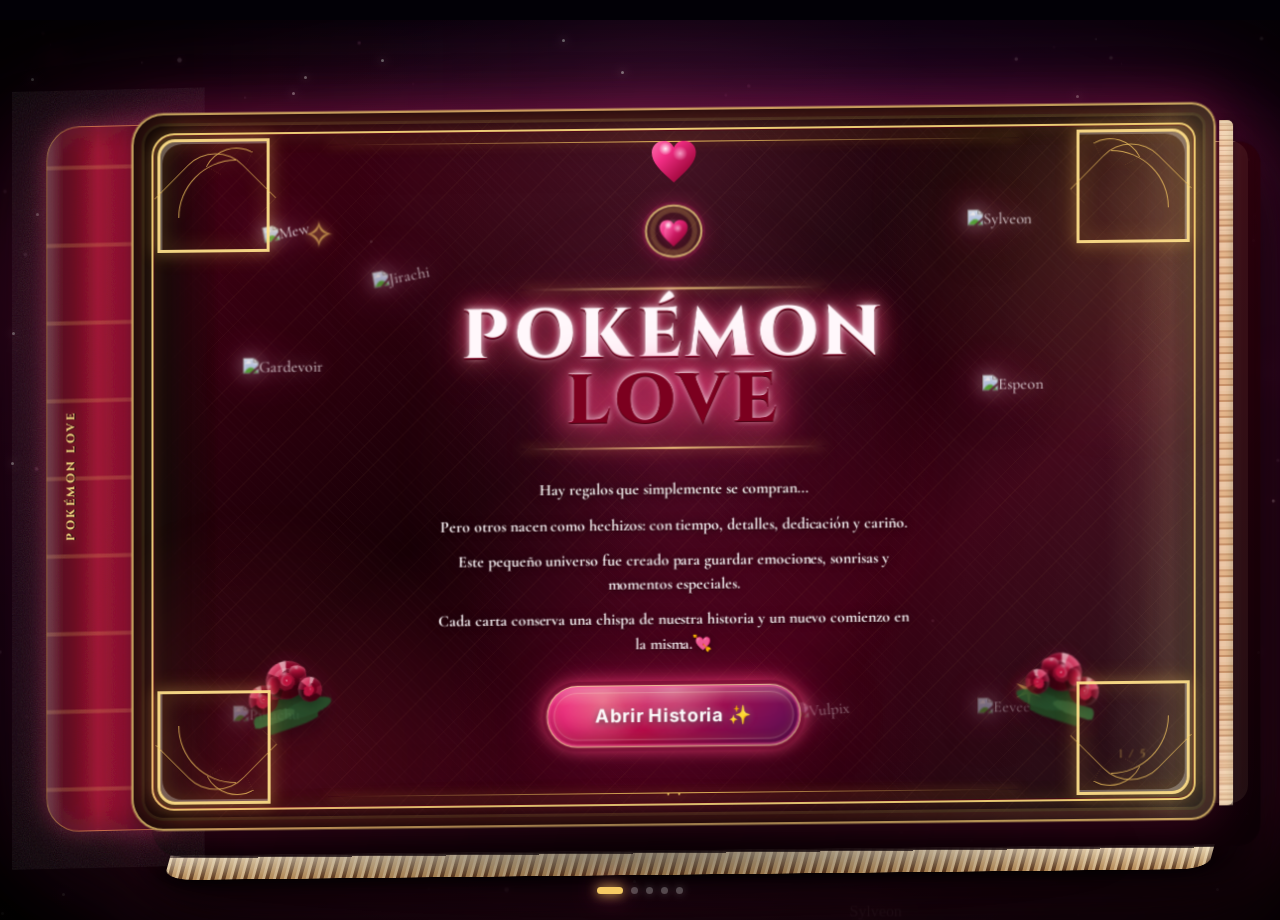
==== index.html @ 9a7bf334 "Initial Pokemon Love gift site" ====
<!doctype html>
<html lang="es">
<head>
  <meta charset="utf-8" />
  <meta name="viewport" content="width=device-width, initial-scale=1" />
  <title>POKÉMON LOVE</title>
  <link rel="preconnect" href="https://fonts.googleapis.com">
  <link rel="preconnect" href="https://fonts.gstatic.com" crossorigin>
  <link href="https://fonts.googleapis.com/css2?family=Cinzel:wght@600;700;800&family=Cormorant+Garamond:wght@500;600;700&family=Inter:wght@500;600;700;800&family=Uncial+Antiqua&display=swap" rel="stylesheet">
  <link rel="stylesheet" href="styles.css" />
</head>
<body>
  <svg class="filters-defs" aria-hidden="true" width="0" height="0">
    <defs>
      <filter id="leather-noise" x="0%" y="0%" width="100%" height="100%">
        <feTurbulence type="fractalNoise" baseFrequency="0.85" numOctaves="4" stitchTiles="stitch" result="noise" />
        <feColorMatrix type="matrix" values="1 0 0 0 0  0 1 0 0 0  0 0 1 0 0  0 0 0 0.12 0" in="noise" result="soft" />
        <feBlend in="SourceGraphic" in2="soft" mode="multiply" />
      </filter>
      <filter id="paper-noise" x="0%" y="0%" width="100%" height="100%">
        <feTurbulence type="fractalNoise" baseFrequency="1.2" numOctaves="3" stitchTiles="stitch" result="grain" />
        <feColorMatrix type="matrix" values="1 0 0 0 0  0 1 0 0 0  0 0 1 0 0  0 0 0 0.08 0" in="grain" result="fade" />
        <feBlend in="SourceGraphic" in2="fade" mode="multiply" />
      </filter>
    </defs>
  </svg>
  <main class="app" aria-label="Libro Mágico Pokémon Love">
    <canvas class="cosmos" id="cosmos"></canvas>
    <div class="nebula"></div>
    <div class="mist"></div>
    <div class="petal-field" id="petalField"></div>
    <div class="spark-field" id="sparkField"></div>
    <div class="burst-layer" id="burstLayer"></div>

    <section class="experience">
      <div class="book-wrap">
        <div class="book" id="book">
          <div class="book-depth"></div>
          <p class="spine-label" aria-hidden="true">POKÉMON LOVE</p>
          <div class="book-fore-edge" aria-hidden="true"></div>
          <div class="page-turner" aria-hidden="true"></div>
          <div class="cover-panel" id="coverPanel" data-mode="cover">
            <div class="ornaments" aria-hidden="true">
              <span class="corner tl"><i></i><b></b></span>
              <span class="corner tr"><i></i><b></b></span>
              <span class="corner bl"><i></i><b></b></span>
              <span class="corner br"><i></i><b></b></span>
              <span class="gold-line top"></span>
              <span class="gold-line bottom"></span>
              <span class="mini-heart"></span>
            </div>

            <article class="scene active" data-scene="cover">
              <div class="scene-glow"></div>
              <div class="scene-inner">
                <div class="pokemon p-mew" data-name="Mew"><img alt="Mew" src="https://raw.githubusercontent.com/PokeAPI/sprites/master/sprites/pokemon/other/official-artwork/151.png"><span class="fallback">Mew</span></div>
                <div class="pokemon p-sylveon" data-name="Sylveon"><img alt="Sylveon" src="https://raw.githubusercontent.com/PokeAPI/sprites/master/sprites/pokemon/other/official-artwork/700.png"><span class="fallback">Sylveon</span></div>
                <div class="pokemon p-gardevoir" data-name="Gardevoir"><img alt="Gardevoir" src="https://raw.githubusercontent.com/PokeAPI/sprites/master/sprites/pokemon/other/official-artwork/282.png"><span class="fallback">Gardevoir</span></div>
                <div class="pokemon p-espeon" data-name="Espeon"><img alt="Espeon" src="https://raw.githubusercontent.com/PokeAPI/sprites/master/sprites/pokemon/other/official-artwork/196.png"><span class="fallback">Espeon</span></div>
                <div class="pokemon p-pikachu" data-name="Pikachu"><img alt="Pikachu" src="https://raw.githubusercontent.com/PokeAPI/sprites/master/sprites/pokemon/other/official-artwork/25.png"><span class="fallback">Pikachu</span></div>
                <div class="pokemon p-eevee" data-name="Eevee"><img alt="Eevee" src="https://raw.githubusercontent.com/PokeAPI/sprites/master/sprites/pokemon/other/official-artwork/133.png"><span class="fallback">Eevee</span></div>
                <div class="pokemon p-jirachi-cover" data-name="Jirachi"><img alt="Jirachi" src="https://raw.githubusercontent.com/PokeAPI/sprites/master/sprites/pokemon/other/official-artwork/385.png"><span class="fallback">Jirachi</span></div>
                <div class="pokemon p-vulpix-cover" data-name="Vulpix"><img alt="Vulpix" src="https://raw.githubusercontent.com/PokeAPI/sprites/master/sprites/pokemon/other/official-artwork/37.png"><span class="fallback">Vulpix</span></div>

                <div class="cover-content">
                  <div class="cover-emblem" aria-hidden="true">
                    <span class="cover-emblem-ring"></span>
                    <span class="cover-emblem-heart"></span>
                  </div>
                  <h1 class="heading hero-title">POKÉMON<br><span class="title-accent">LOVE</span></h1>
                  <div class="cover-divider" aria-hidden="true"><span></span></div>
                  <div class="copy cover-copy">
                    <p>Hay regalos que simplemente se compran...</p>
                    <p>Pero otros nacen como hechizos: con tiempo, detalles, dedicación y cariño.</p>
                    <p>Este pequeño universo fue creado para guardar emociones, sonrisas y momentos especiales.</p>
                    <p>Cada carta conserva una chispa de nuestra historia y un nuevo comienzo en la misma.💘</p>
                  </div>
                  <button class="magic-button cover-cta" data-next="story">Abrir Historia ✨</button>
                </div>
                <div class="rose-bed rose-bed--cover" aria-hidden="true">
                  <span class="leaves"></span>
                  <span class="rose rose-main"><i></i><b></b></span>
                  <span class="rose rose-bud"></span>
                  <span class="rose rose-small"></span>
                </div>
                <div class="rose-bed rose-bed--cover right" aria-hidden="true">
                  <span class="leaves"></span>
                  <span class="rose rose-main"><i></i><b></b></span>
                  <span class="rose rose-bud"></span>
                  <span class="rose rose-small"></span>
                </div>
              </div>
            </article>

            <article class="scene" data-scene="story">
              <div class="scene-glow"></div>
              <div class="scene-inner">
                <div class="pokemon story-pokemon-top-left" data-name="Umbreon"><img alt="Umbreon" src="https://raw.githubusercontent.com/PokeAPI/sprites/master/sprites/pokemon/other/official-artwork/197.png"><span class="fallback">Umbreon</span></div>
                <div class="pokemon story-pokemon-top-right" data-name="Leafeon"><img alt="Leafeon" src="https://raw.githubusercontent.com/PokeAPI/sprites/master/sprites/pokemon/other/official-artwork/470.png"><span class="fallback">Leafeon</span></div>
                <div class="pokemon story-pokemon-left" data-name="Milotic"><img alt="Milotic" src="https://raw.githubusercontent.com/PokeAPI/sprites/master/sprites/pokemon/other/official-artwork/350.png"><span class="fallback">Milotic</span></div>
                <div class="pokemon story-pokemon-right" data-name="Celebi"><img alt="Celebi" src="https://raw.githubusercontent.com/PokeAPI/sprites/master/sprites/pokemon/other/official-artwork/251.png"><span class="fallback">Celebi</span></div>
                <div class="story-content">
                  <h2 class="heading section-title">NUESTRA HISTORIA</h2>
                  <div class="copy">
                    <p>A veces las historias más bonitas aparecen como magia inesperada.</p>
                    <p>Pequeños momentos, miradas que se encuentran y palabras que llegan justo a tiempo.</p>
                    <p>Este libro guarda cada risa, cada locura y cada recuerdo que hemos construido juntos.</p>
                    <p>Lo imaginé página por página, llenándolo de detalles para que esta experiencia se sintiera hecha solo para ti.</p>
                    <p>Porque detrás de cada brillo hay tiempo, cariño , dedicacion y emociones reales.</p>
                    <p>Gracias por ser parte de mi historia. 💘</p>
                  </div>
                  <button class="magic-button" data-next="memory">Continuar ✨</button>
                </div>
                <div class="rose-bed" aria-hidden="true"><span class="leaves"></span><span class="rose"></span></div>
                <div class="rose-bed right" aria-hidden="true"><span class="leaves"></span><span class="rose"></span></div>
              </div>
            </article>

            <article class="scene" data-scene="memory">
              <div class="scene-glow"></div>
              <div class="scene-inner">
                <div class="memory-layout">
                  <h2 class="heading section-title">JUEGO MEMORY</h2>
                  <p class="subtitle">Encuentra todos los pares de cartas</p>
                  <div class="hud" aria-live="polite">
                    <div class="hud-card">
                      <span class="hud-icon">◷</span>
                      <span><span class="hud-label">Tiempo</span><span class="hud-value" id="timeValue">00:00</span></span>
                    </div>
                    <div class="hud-card">
                      <span class="hud-icon">★</span>
                      <span><span class="hud-label">Movimientos</span><span class="hud-value" id="movesValue">0</span></span>
                    </div>
                    <div class="hud-card">
                      <span class="hud-icon">♥</span>
                      <span><span class="hud-label">Pares</span><span class="hud-value" id="pairsValue">0/12</span></span>
                    </div>
                  </div>
                  <div class="memory-grid" id="memoryGrid" aria-label="Juego memory"></div>
                  <div class="memory-actions">
                    <button class="magic-button small-button locked" id="memoryNext" data-next="letter">Siguiente Página ✨</button>
                  </div>
                </div>
              </div>
            </article>

            <article class="scene" data-scene="letter">
              <div class="scene-glow"></div>
              <div class="scene-inner">
                <div class="pokemon letter-pokemon-left" data-name="Jirachi"><img alt="Jirachi" src="https://raw.githubusercontent.com/PokeAPI/sprites/master/sprites/pokemon/other/official-artwork/385.png"><span class="fallback">Jirachi</span></div>
                <div class="pokemon letter-pokemon-right" data-name="Florges"><img alt="Florges" src="https://raw.githubusercontent.com/PokeAPI/sprites/master/sprites/pokemon/other/official-artwork/671.png"><span class="fallback">Florges</span></div>
                <div class="pokemon letter-pokemon-extra" data-name="Audino"><img alt="Audino" src="https://raw.githubusercontent.com/PokeAPI/sprites/master/sprites/pokemon/other/official-artwork/531.png"><span class="fallback">Audino</span></div>
                <div class="letter-content">
                  <h2 class="heading section-title">UNA CARTA PARA TI</h2>
                  <div class="paper">
                    <p>Gracias por existir en mi vida.<br>
                    Gracias por cada momento,<br>
                    cada sonrisa, cada locura y cada abrazo.<br><br>
                    Caminar a tu lado ha sido<br>
                    mi aventura más bonita.<br><br>
                    Eres mi persona favorita, mi razon de ser,<br>
                    el amor de mi vida, <br>
                    la mujer con la quiero pasar el<br>
                    resto de mi vida y <br>
                    tener mis hiijos y casarme <br>
                    mi mejor casualidad.💘 <br>
                    <span class="signature">—Torres</span></p>
                  </div>
                  <button class="magic-button" data-next="reward">Siguiente Página ✨</button>
                </div>
                <div class="rose-bed" aria-hidden="true"><span class="leaves"></span><span class="rose"></span></div>
                <div class="rose-bed right" aria-hidden="true"><span class="leaves"></span><span class="rose"></span></div>
              </div>
            </article>

            <article class="scene" data-scene="reward">
              <div class="scene-glow"></div>
              <div class="scene-inner">
                <div class="pokemon reward-pokemon-left" data-name="Togekiss"><img alt="Togekiss" src="https://raw.githubusercontent.com/PokeAPI/sprites/master/sprites/pokemon/other/official-artwork/468.png"><span class="fallback">Togekiss</span></div>
                <div class="pokemon reward-pokemon-right" data-name="Dragonair"><img alt="Dragonair" src="https://raw.githubusercontent.com/PokeAPI/sprites/master/sprites/pokemon/other/official-artwork/148.png"><span class="fallback">Dragonair</span></div>
                <div class="pokemon reward-pokemon-extra" data-name="Alcremie"><img alt="Alcremie" src="https://raw.githubusercontent.com/PokeAPI/sprites/master/sprites/pokemon/other/official-artwork/869.png"><span class="fallback">Alcremie</span></div>
                <div class="reward-content">
                  <h2 class="heading section-title reward-title">TU RECOMPENSA</h2>
                  <div class="crystal-heart" aria-hidden="true">
                    <svg viewBox="0 0 320 292" role="img">
                      <defs>
                        <radialGradient id="heartGlow" cx="50%" cy="34%" r="68%">
                          <stop offset="0%" stop-color="#fff9ff" />
                          <stop offset="16%" stop-color="#ffacd9" />
                          <stop offset="48%" stop-color="#ff2f8c" />
                          <stop offset="82%" stop-color="#9d0a43" />
                          <stop offset="100%" stop-color="#4b001c" />
                        </radialGradient>
                        <linearGradient id="heartFacet" x1="20%" y1="0%" x2="82%" y2="100%">
                          <stop offset="0%" stop-color="#ffffff" stop-opacity=".7" />
                          <stop offset="42%" stop-color="#ff7cbd" stop-opacity=".28" />
                          <stop offset="100%" stop-color="#7b0037" stop-opacity=".52" />
                        </linearGradient>
                        <filter id="heartBloom" x="-45%" y="-45%" width="190%" height="190%">
                          <feGaussianBlur stdDeviation="9" result="blur" />
                          <feColorMatrix in="blur" type="matrix" values="1 0 0 0 1  0 0.2 0 0 .12  0 0 1 0 .62  0 0 0 .85 0" result="pinkBlur" />
                          <feMerge>
                            <feMergeNode in="pinkBlur" />
                            <feMergeNode in="SourceGraphic" />
                          </feMerge>
                        </filter>
                      </defs>
                      <path class="heart-aura" d="M160 268C74 196 27 148 27 88C27 46 59 18 99 18C126 18 149 34 160 58C171 34 194 18 221 18C261 18 293 46 293 88C293 148 246 196 160 268Z" />
                      <path class="heart-main" filter="url(#heartBloom)" d="M160 262C78 193 34 148 34 92C34 53 64 27 101 27C127 27 149 43 160 67C171 43 193 27 219 27C256 27 286 53 286 92C286 148 242 193 160 262Z" />
                      <path class="heart-facet" d="M160 67L108 122L160 262L212 122Z" />
                      <path class="heart-facet side left" d="M41 102L108 122L160 262C91 204 49 159 41 102Z" />
                      <path class="heart-facet side right" d="M279 102L212 122L160 262C229 204 271 159 279 102Z" />
                      <path class="heart-inner" d="M160 207C121 174 101 153 101 126C101 106 116 92 136 92C148 92 157 99 160 110C163 99 172 92 184 92C204 92 219 106 219 126C219 153 199 174 160 207Z" />
                      <path class="heart-line" d="M160 67L160 262M108 122L212 122M76 72L108 122M244 72L212 122" />
                      <circle class="heart-shine one" cx="118" cy="62" r="20" />
                      <circle class="heart-shine two" cx="217" cy="66" r="16" />
                    </svg>
                  </div>
                  <p class="reward-question">¿Quieres descubrir tu recompensa?</p>
                  <div class="reward-actions">
                    <button class="magic-button yes-button" id="yesReward">¡SÍ! 💘</button>
                    <button class="magic-button secondary" id="noReward">No</button>
                  </div>
                </div>
                <div class="reward-message" id="rewardMessage">
                  <h3>Recompensa desbloqueada</h3>
                  <p id="rewardMessageText">Vas a encontrar una nueva parte de nuestra historia juntos, espero que logres disfrutarla. 💖</p>
                </div>
                <div class="rose-bed" aria-hidden="true"><span class="leaves"></span><span class="rose"></span></div>
                <div class="rose-bed right" aria-hidden="true"><span class="leaves"></span><span class="rose"></span></div>
              </div>
            </article>
          </div>
        </div>
      </div>
      <div class="page-indicator" id="pageIndicator" aria-hidden="true"></div>
    </section>

    <div class="win-ribbon" id="winRibbon" role="dialog" aria-modal="true" aria-labelledby="winTitle">
      <h3 id="winTitle">¡Memory completado!</h3>
      <p>Encontraste todos los pares. La siguiente página ya está abierta.</p>
      <button class="magic-button small-button" data-next="letter">Continuar ✨</button>
    </div>

    <div class="vignette"></div>
  </main>
  <script src="app.js" defer></script>
</body>
</html>
---- styles.css ----
:root {
      color-scheme: dark;
      --wine-950: #140006;
      --wine-900: #250008;
      --wine-850: #34000e;
      --wine-800: #510017;
      --wine-650: #86102a;
      --ruby: #c51b42;
      --rose: #ff2f81;
      --pink: #ff75bd;
      --neon: #ff1d7d;
      --gold: #f6ca63;
      --gold-deep: #9b5c16;
      --paper: #f2d6aa;
      --paper-deep: #bd7d43;
      --ink: #4b2018;
      --white: #fff9fc;
      --shadow: rgba(0, 0, 0, .72);
      --font-display: "Cinzel", "Trajan Pro", Georgia, serif;
      --font-copy: "Cormorant Garamond", Georgia, "Times New Roman", serif;
      --font-ui: "Inter", system-ui, -apple-system, BlinkMacSystemFont, "Segoe UI", sans-serif;
      --font-rune: "Uncial Antiqua", "Cinzel", Georgia, serif;
      --mx: 0;
      --my: 0;
    }

    * {
      box-sizing: border-box;
    }

    html,
    body {
      width: 100%;
      min-height: 100%;
      margin: 0;
      max-width: 100%;
      overflow: hidden;
      background: #020006;
      font-family: var(--font-copy);
      text-rendering: optimizeLegibility;
      -webkit-font-smoothing: antialiased;
    }

    body {
      color: var(--white);
      isolation: isolate;
    }

    button {
      font: inherit;
      font-family: var(--font-ui);
    }

    .app {
      position: relative;
      width: 100%;
      height: 100vh;
      min-height: 620px;
      overflow: hidden;
      background:
        radial-gradient(circle at calc(50% + var(--mx) * 28px) calc(14% + var(--my) * 18px), rgba(255, 91, 176, .24), transparent 30%),
        radial-gradient(circle at 15% 84%, rgba(255, 30, 118, .2), transparent 28%),
        radial-gradient(ellipse at 82% 18%, rgba(96, 74, 255, .18), transparent 32%),
        conic-gradient(from 210deg at 50% 50%, rgba(246, 202, 99, .05), transparent 18%, rgba(255, 72, 163, .08), transparent 42%, rgba(123, 82, 255, .06), transparent 68%, rgba(246, 202, 99, .04)),
        linear-gradient(140deg, #010005, #170009 44%, #030006);
    }

    .cosmos {
      position: absolute;
      inset: 0;
      width: 100%;
      height: 100%;
      z-index: 0;
      transform: translate3d(calc(var(--mx) * -16px), calc(var(--my) * -12px), 0) scale(1.05);
      filter: saturate(1.18);
    }

    .nebula {
      position: absolute;
      inset: -18%;
      z-index: 1;
      pointer-events: none;
      background:
        radial-gradient(ellipse at 17% 35%, rgba(255, 31, 124, .21), transparent 31%),
        radial-gradient(ellipse at 82% 24%, rgba(196, 18, 94, .2), transparent 35%),
        radial-gradient(ellipse at 55% 78%, rgba(255, 105, 192, .13), transparent 32%),
        radial-gradient(ellipse at 50% 44%, rgba(246, 202, 99, .08), transparent 42%),
        conic-gradient(from 90deg at 48% 50%, transparent, rgba(255, 45, 141, .08), transparent, rgba(145, 41, 255, .08), transparent);
      mix-blend-mode: screen;
      opacity: .92;
      filter: blur(28px);
      animation: nebula-drift 20s ease-in-out infinite alternate;
    }

    .mist {
      position: absolute;
      inset: 0;
      z-index: 4;
      pointer-events: none;
      background:
        linear-gradient(90deg, transparent 0 14%, rgba(255, 71, 153, .08), transparent 44% 100%),
        radial-gradient(ellipse at 50% 105%, rgba(255, 69, 143, .22), transparent 48%);
      filter: blur(13px);
      opacity: .9;
      animation: mist-flow 14s ease-in-out infinite alternate;
    }

    .vignette {
      position: absolute;
      inset: 0;
      z-index: 12;
      pointer-events: none;
      background:
        radial-gradient(circle at 50% 45%, transparent 0 47%, rgba(0, 0, 0, .44) 75%, rgba(0, 0, 0, .86) 100%),
        linear-gradient(180deg, rgba(0, 0, 0, .55), transparent 25%, transparent 72%, rgba(0, 0, 0, .7));
    }

    .petal-field,
    .spark-field,
    .burst-layer {
      position: absolute;
      inset: 0;
      pointer-events: none;
      overflow: hidden;
    }

    .petal-field {
      z-index: 9;
    }

    .spark-field {
      z-index: 10;
    }

    .burst-layer {
      z-index: 45;
    }

    .petal {
      position: absolute;
      top: -9vh;
      left: var(--x);
      width: var(--s);
      height: calc(var(--s) * 1.58);
      border-radius: 76% 0 76% 0;
      background:
        radial-gradient(circle at 33% 25%, rgba(255, 255, 255, .85), transparent 14%),
        linear-gradient(135deg, #ff4a8f, #bb123e 54%, #ff8abf);
      box-shadow:
        0 0 10px rgba(255, 46, 125, .74),
        inset -3px -5px 10px rgba(92, 0, 18, .32);
      opacity: var(--o);
      transform: rotate(var(--r));
      animation: petal-fall var(--d) linear var(--delay) infinite;
    }

    .spark {
      position: absolute;
      width: 3px;
      height: 3px;
      left: var(--x);
      top: var(--y);
      border-radius: 999px;
      background: #fff;
      box-shadow:
        0 0 8px #fff,
        0 0 16px var(--pink),
        0 0 26px var(--rose);
      animation: spark-pulse var(--d) ease-in-out var(--delay) infinite;
      opacity: .78;
    }

    .experience {
      position: relative;
      z-index: 20;
      display: grid;
      place-items: center;
      width: 100%;
      height: 100%;
      padding: clamp(14px, 2.7vw, 38px);
      overflow: hidden;
      perspective: 1700px;
    }

    .book-wrap {
      position: relative;
      width: min(1320px, 94vw);
      height: min(790px, calc(100vh - 56px));
      min-height: 560px;
      transform-style: preserve-3d;
      animation: book-float 7s ease-in-out infinite;
      filter: drop-shadow(0 36px 34px rgba(0, 0, 0, .58));
    }

    .book-wrap.is-closing {
      animation: book-close .68s cubic-bezier(.2, .8, .2, 1) both;
    }

    .book {
      position: absolute;
      inset: 0;
      transform-style: preserve-3d;
      transform:
        rotateX(calc(4deg + var(--my) * 1.5deg))
        rotateY(calc(var(--mx) * -3.6deg))
        translateZ(0);
      transition: transform .25s ease-out;
    }

    .book::before {
      content: "";
      position: absolute;
      left: 2.5%;
      top: 1.8%;
      width: 7.3%;
      height: 96.2%;
      border-radius: 32px 12px 12px 32px;
      background:
        linear-gradient(90deg, rgba(255, 255, 255, .16), transparent 12% 76%, rgba(0, 0, 0, .35)),
        radial-gradient(ellipse at 55% 18%, rgba(246, 202, 99, .28), transparent 28%),
        repeating-linear-gradient(180deg, transparent 0 34px, rgba(255, 201, 94, .2) 35px 37px, transparent 38px 70px),
        linear-gradient(90deg, #3f0714, #9d1531 38%, #3d0612 100%);
      border: 1px solid rgba(255, 206, 103, .47);
      box-shadow:
        inset 12px 0 18px rgba(255, 112, 159, .17),
        inset -12px 0 24px rgba(0, 0, 0, .55),
        0 0 22px rgba(255, 35, 121, .5);
      transform: translateZ(-18px) rotateY(-8deg);
    }

    .book::after {
      content: "";
      position: absolute;
      left: 8.4%;
      right: 1.1%;
      bottom: -2.6%;
      height: 8%;
      border-radius: 0 0 28px 28px;
      background:
        linear-gradient(180deg, rgba(255, 229, 158, .45), rgba(151, 87, 25, .33)),
        repeating-linear-gradient(90deg, rgba(255, 239, 189, .75) 0 2px, rgba(89, 40, 17, .24) 3px 8px);
      transform: rotateX(62deg) translateZ(-44px);
      filter: blur(.15px);
      opacity: .86;
      box-shadow: 0 18px 30px rgba(0, 0, 0, .62);
    }

    .book-depth {
      position: absolute;
      inset: 1.2% 0 0 6.8%;
      border-radius: 27px;
      background:
        linear-gradient(90deg, rgba(0, 0, 0, .48), transparent 8%),
        linear-gradient(180deg, #2c000b, #070006);
      transform: translateZ(-34px) translate(24px, 18px);
      box-shadow:
        0 42px 58px rgba(0, 0, 0, .82),
        0 0 80px rgba(255, 29, 125, .22);
      opacity: .88;
    }

    .cover-panel {
      position: absolute;
      inset: 0 0 0 6.4%;
      border-radius: 30px;
      overflow: hidden;
      transform: translateZ(34px);
      background:
        radial-gradient(circle at calc(50% + var(--mx) * 22px) calc(0% + var(--my) * 14px), rgba(255, 164, 215, .18), transparent 35%),
        radial-gradient(circle at 50% 105%, rgba(255, 33, 126, .24), transparent 40%),
        radial-gradient(circle at 50% 50%, rgba(246, 202, 99, .08), transparent 54%),
        linear-gradient(125deg, rgba(255, 255, 255, .12), transparent 10% 82%, rgba(255, 255, 255, .08)),
        repeating-radial-gradient(circle at 50% 50%, rgba(246, 202, 99, .05) 0 1px, transparent 2px 26px),
        linear-gradient(145deg, #560018, #160006 50%, #4b0017 100%);
      border: 1px solid rgba(255, 218, 127, .72);
      box-shadow:
        inset 0 0 0 2px rgba(255, 52, 128, .32),
        inset 0 0 0 10px rgba(116, 0, 24, .4),
        inset 0 0 70px rgba(0, 0, 0, .58),
        inset 0 0 18px rgba(255, 205, 112, .32),
        0 0 0 1px rgba(255, 42, 128, .42),
        0 0 34px rgba(255, 27, 123, .58),
        0 0 92px rgba(255, 28, 125, .26);
    }

    .cover-panel::before {
      content: "";
      position: absolute;
      inset: 0;
      background:
        radial-gradient(circle at 22% 18%, rgba(255, 255, 255, .18) 0 1px, transparent 2px),
        radial-gradient(circle at 78% 68%, rgba(255, 159, 209, .2) 0 1px, transparent 2px),
        repeating-conic-gradient(from 45deg at 50% 50%, rgba(246, 202, 99, .045) 0 2deg, transparent 3deg 18deg),
        repeating-linear-gradient(45deg, rgba(255, 255, 255, .025) 0 1px, transparent 1px 7px),
        linear-gradient(100deg, transparent, rgba(255, 255, 255, .13) 45%, transparent 53%);
      background-size: auto, auto, 18px 18px, 220% 100%;
      mix-blend-mode: screen;
      opacity: .84;
      animation: glossy-sweep 8s ease-in-out infinite;
    }

    .cover-panel::after {
      content: "";
      position: absolute;
      inset: 10px;
      border-radius: 22px;
      border: 1px solid rgba(246, 202, 99, .8);
      box-shadow:
        inset 0 0 18px rgba(255, 204, 104, .25),
        0 0 22px rgba(255, 57, 139, .36);
      pointer-events: none;
    }

    .page-turner {
      position: absolute;
      inset: clamp(20px, 3.1vw, 45px) clamp(20px, 3.1vw, 45px) clamp(20px, 3.1vw, 45px) calc(6.4% + clamp(20px, 3.1vw, 45px));
      z-index: 30;
      border-radius: 18px 28px 28px 18px;
      pointer-events: none;
      opacity: 0;
      transform-origin: left center;
      transform: perspective(1200px) rotateY(0deg);
      background:
        linear-gradient(90deg, rgba(82, 36, 17, .36), rgba(255, 247, 221, .5) 6%, rgba(255, 232, 185, .95) 38%, rgba(177, 96, 49, .8) 100%),
        repeating-linear-gradient(0deg, rgba(102, 53, 20, .12) 0 1px, transparent 1px 24px);
      box-shadow:
        inset 18px 0 28px rgba(75, 35, 11, .34),
        inset -22px 0 28px rgba(98, 40, 17, .35),
        0 18px 34px rgba(0, 0, 0, .45),
        0 0 26px rgba(246, 202, 99, .22);
    }

    .page-turner::before {
      content: "✦  ✧  ✶";
      position: absolute;
      inset: 12% 10%;
      display: grid;
      place-items: center;
      color: rgba(123, 57, 24, .28);
      font-family: var(--font-rune);
      font-size: clamp(2.4rem, 6vw, 5rem);
      letter-spacing: .4em;
      text-shadow: 0 1px 0 rgba(255, 255, 255, .45);
      transform: rotate(-8deg);
    }

    .book-wrap.is-turning .page-turner {
      animation: page-turn-next .88s cubic-bezier(.2, .72, .12, 1) both;
    }

    .book-wrap.is-turning[data-turn="prev"] .page-turner {
      transform-origin: right center;
      animation-name: page-turn-prev;
    }

    .scene {
      position: absolute;
      inset: clamp(20px, 3.1vw, 45px);
      z-index: 3;
      display: grid;
      place-items: center;
      opacity: 0;
      visibility: hidden;
      transform: translateY(18px) scale(.972) rotateX(2deg);
      filter: blur(7px);
      transition:
        opacity .86s ease,
        visibility .86s ease,
        transform .86s cubic-bezier(.2, .82, .19, 1),
        filter .86s ease;
    }

    .book-wrap.is-turning .scene.active {
      animation: page-settle .7s ease both;
    }

    .scene.active {
      opacity: 1;
      visibility: visible;
      transform: translateY(0) scale(1) rotateX(0);
      filter: blur(0);
    }

    .scene-inner {
      position: relative;
      width: 100%;
      height: 100%;
      display: grid;
      place-items: center;
      padding: clamp(18px, 3vw, 42px);
    }

    .scene-inner::before,
    .scene-inner::after {
      content: "✧";
      position: absolute;
      z-index: 2;
      color: rgba(246, 202, 99, .68);
      font-family: var(--font-rune);
      font-size: clamp(1.8rem, 3vw, 3.5rem);
      text-shadow:
        0 0 10px rgba(246, 202, 99, .72),
        0 0 24px rgba(255, 47, 129, .42);
      pointer-events: none;
      animation: rune-pulse 4.6s ease-in-out infinite;
    }

    .scene-inner::before {
      left: 13%;
      top: 9%;
    }

    .scene-inner::after {
      right: 13%;
      bottom: 10%;
      content: "✶";
      animation-delay: -1.8s;
    }

    .scene-glow {
      position: absolute;
      inset: -4%;
      pointer-events: none;
      background:
        radial-gradient(circle at 50% 50%, rgba(255, 38, 131, .16), transparent 43%),
        radial-gradient(circle at 12% 92%, rgba(245, 42, 85, .2), transparent 22%),
        radial-gradient(circle at 92% 12%, rgba(255, 205, 96, .14), transparent 22%);
      filter: blur(12px);
    }

    .ornaments {
      position: absolute;
      inset: 0;
      pointer-events: none;
      z-index: 10;
    }

    .gold-line {
      position: absolute;
      left: 18%;
      right: 18%;
      height: 1px;
      background: linear-gradient(90deg, transparent, rgba(246, 202, 99, .95), transparent);
      box-shadow: 0 0 11px rgba(255, 197, 84, .8);
    }

    .gold-line.top {
      top: 4.3%;
    }

    .gold-line.bottom {
      bottom: 4.3%;
    }

    .gold-line::before,
    .gold-line::after {
      content: "◆";
      position: absolute;
      top: 50%;
      color: var(--gold);
      font-size: 11px;
      text-shadow: 0 0 9px var(--gold);
      transform: translateY(-50%);
    }

    .gold-line::before {
      left: 49%;
    }

    .gold-line::after {
      right: 49%;
    }

    .corner {
      position: absolute;
      width: clamp(72px, 11vw, 138px);
      height: clamp(72px, 11vw, 138px);
      opacity: .98;
      filter: drop-shadow(0 0 10px rgba(247, 194, 80, .56));
    }

    .corner::before,
    .corner::after {
      content: "";
      position: absolute;
      inset: 9%;
      border-color: rgba(246, 202, 99, .86);
      border-style: solid;
      border-width: 0;
    }

    .corner::before {
      border-top-width: 2px;
      border-left-width: 2px;
      border-radius: 18px 0 0 0;
      box-shadow:
        inset 7px 7px 0 -5px rgba(255, 222, 129, .95),
        0 0 12px rgba(255, 203, 90, .35);
    }

    .corner::after {
      width: 62%;
      height: 62%;
      top: 20%;
      left: 20%;
      border-top-width: 1px;
      border-left-width: 1px;
      border-radius: 46% 0 0 0;
      transform: rotate(45deg);
      opacity: .84;
    }

    .corner i,
    .corner b {
      position: absolute;
      display: block;
      border: 1px solid rgba(246, 202, 99, .78);
      border-right: 0;
      border-bottom: 0;
      border-radius: 100% 0 0 0;
    }

    .corner i {
      width: 42%;
      height: 42%;
      left: 24%;
      top: 24%;
    }

    .corner b {
      width: 25%;
      height: 25%;
      left: 49%;
      top: 11%;
      transform: rotate(28deg);
    }

    .corner.tl {
      left: 12px;
      top: 12px;
    }

    .corner.tr {
      right: 12px;
      top: 12px;
      transform: scaleX(-1);
    }

    .corner.bl {
      left: 12px;
      bottom: 12px;
      transform: scaleY(-1);
    }

    .corner.br {
      right: 12px;
      bottom: 12px;
      transform: scale(-1);
    }

    .heading {
      margin: 0;
      color: #fffafd;
      text-align: center;
      font-family: var(--font-display);
      font-weight: 800;
      line-height: .96;
      letter-spacing: 0;
      text-transform: uppercase;
      text-shadow:
        0 1px 0 rgba(93, 0, 28, .78),
        0 0 4px rgba(255, 255, 255, .92),
        0 0 12px rgba(255, 37, 128, .88),
        0 0 28px rgba(255, 37, 128, .58),
        0 8px 18px rgba(0, 0, 0, .78);
      filter: drop-shadow(0 0 4px rgba(255, 236, 176, .3));
    }

    .heading.hero-title {
      font-size: clamp(3.2rem, 7.9vw, 7.5rem);
      max-width: 620px;
      margin-bottom: clamp(18px, 2.5vw, 28px);
    }

    .cover-panel[data-mode="cover"] {
      background:
        linear-gradient(90deg, rgba(0, 0, 0, .22), transparent 5% 95%, rgba(255, 224, 150, .08)),
        radial-gradient(circle at calc(50% + var(--mx) * 22px) calc(0% + var(--my) * 14px), rgba(255, 164, 215, .18), transparent 35%),
        radial-gradient(circle at 50% 105%, rgba(255, 33, 126, .24), transparent 40%),
        radial-gradient(circle at 50% 50%, rgba(246, 202, 99, .08), transparent 54%),
        linear-gradient(125deg, rgba(255, 255, 255, .12), transparent 10% 82%, rgba(255, 255, 255, .08)),
        repeating-radial-gradient(circle at 50% 50%, rgba(246, 202, 99, .05) 0 1px, transparent 2px 26px),
        linear-gradient(145deg, #560018, #160006 50%, #4b0017 100%);
      box-shadow:
        inset 14px 0 24px rgba(28, 0, 8, .38),
        inset 0 0 0 2px rgba(255, 52, 128, .32),
        inset 0 0 0 10px rgba(116, 0, 24, .4),
        inset 0 0 70px rgba(0, 0, 0, .58),
        inset 0 0 18px rgba(255, 205, 112, .32),
        0 0 0 1px rgba(255, 42, 128, .42),
        0 0 34px rgba(255, 27, 123, .58),
        0 0 92px rgba(255, 28, 125, .26);
    }

    .cover-panel .scene::before {
      display: none;
    }

    .heading.section-title {
      font-size: clamp(2.1rem, 4.1vw, 4.3rem);
      margin-bottom: clamp(16px, 2.5vw, 28px);
    }

    .copy {
      max-width: 610px;
      margin: 0 auto;
      color: #fffafd;
      text-align: center;
      font-family: var(--font-copy);
      font-size: clamp(1.08rem, 1.35vw, 1.34rem);
      font-weight: 700;
      line-height: 1.7;
      text-shadow:
        0 1px 0 rgba(0, 0, 0, .88),
        0 2px 7px rgba(0, 0, 0, .86),
        0 0 6px rgba(255, 54, 140, .18);
    }

    .copy p {
      margin: 0 0 .9em;
    }

    .cover-content,
    .story-content,
    .reward-content {
      position: relative;
      z-index: 6;
      width: min(690px, 70%);
      display: grid;
      justify-items: center;
      align-content: center;
    }

    .cover-content::before,
    .story-content::before,
    .letter-content::before,
    .reward-content::before,
    .memory-layout::before {
      content: "";
      position: absolute;
      inset: -22px -30px;
      z-index: -1;
      border: 1px solid rgba(246, 202, 99, .18);
      border-radius: 18px;
      background:
        radial-gradient(circle at 50% 0, rgba(255, 247, 209, .07), transparent 45%),
        linear-gradient(135deg, rgba(255, 255, 255, .035), transparent 28% 72%, rgba(255, 255, 255, .025));
      box-shadow:
        inset 0 0 28px rgba(246, 202, 99, .05),
        0 0 34px rgba(255, 47, 129, .09);
      pointer-events: none;
    }

    .story-content {
      width: min(760px, 74%);
    }

    .story-content .copy {
      max-width: 760px;
      font-size: clamp(1.02rem, 1.18vw, 1.24rem);
      line-height: 1.66;
    }

    .magic-button {
      position: relative;
      display: inline-flex;
      align-items: center;
      justify-content: center;
      min-width: clamp(190px, 16vw, 260px);
      min-height: 58px;
      margin-top: clamp(12px, 1.9vw, 22px);
      padding: 13px 28px;
      color: #fff;
      cursor: pointer;
      border: 1px solid rgba(255, 232, 166, .85);
      border-radius: 999px;
      background:
        linear-gradient(180deg, rgba(255, 255, 255, .28), transparent 32%),
        radial-gradient(circle at 50% 0, rgba(255, 255, 255, .32), transparent 38%),
        radial-gradient(circle at 22% 25%, rgba(255, 240, 185, .34), transparent 22%),
        linear-gradient(135deg, #ff3b91, #bd0f4d 46%, #56105a);
      box-shadow:
        inset 0 0 0 2px rgba(255, 87, 160, .45),
        inset 0 -8px 18px rgba(74, 0, 24, .4),
        0 0 0 4px rgba(99, 8, 42, .52),
        0 0 20px rgba(255, 39, 131, .85),
        0 0 46px rgba(255, 38, 128, .42),
        0 0 18px rgba(246, 202, 99, .32),
        0 16px 24px rgba(0, 0, 0, .45);
      font-family: var(--font-ui);
      font-weight: 700;
      font-size: clamp(1.02rem, 1.38vw, 1.32rem);
      text-shadow: 0 2px 8px rgba(0, 0, 0, .6), 0 0 10px rgba(255, 255, 255, .48);
      overflow: hidden;
      transform: translateY(0);
      transition: transform .24s ease, box-shadow .24s ease, filter .24s ease;
      animation: button-breathe 3.3s ease-in-out infinite;
    }

    .magic-button::before {
      content: "";
      position: absolute;
      inset: -22% -42%;
      background: linear-gradient(110deg, transparent 0 38%, rgba(255, 255, 255, .72) 47%, transparent 57% 100%);
      transform: translateX(-55%);
      animation: button-sheen 3.4s ease-in-out infinite;
    }

    .magic-button::after {
      content: "";
      position: absolute;
      inset: 6px;
      border-radius: inherit;
      border: 1px solid rgba(255, 244, 205, .28);
      box-shadow: inset 0 0 10px rgba(246, 202, 99, .12);
      pointer-events: none;
    }

    .magic-button:hover,
    .magic-button:focus-visible {
      transform: translateY(-4px) scale(1.035);
      filter: saturate(1.22) brightness(1.08);
      box-shadow:
        inset 0 0 0 2px rgba(255, 116, 184, .6),
        inset 0 -8px 18px rgba(74, 0, 24, .35),
        0 0 0 4px rgba(112, 8, 45, .48),
        0 0 28px rgba(255, 73, 154, .95),
        0 0 72px rgba(255, 38, 128, .6),
        0 20px 30px rgba(0, 0, 0, .48);
    }

    .magic-button.secondary {
      background:
        linear-gradient(180deg, rgba(255, 255, 255, .18), transparent 32%),
        linear-gradient(135deg, #4e155d, #1e082a 58%, #0d0615);
      border-color: rgba(255, 205, 110, .78);
      box-shadow:
        inset 0 0 0 2px rgba(255, 66, 151, .22),
        inset 0 -8px 18px rgba(0, 0, 0, .35),
        0 0 0 3px rgba(75, 11, 75, .58),
        0 0 18px rgba(227, 76, 255, .42),
        0 14px 22px rgba(0, 0, 0, .48);
    }

    .pokemon {
      position: absolute;
      z-index: 5;
      width: var(--w);
      left: var(--l);
      top: var(--t);
      right: var(--r);
      bottom: var(--b);
      transform: translate3d(calc(var(--mx) * var(--px)), calc(var(--my) * var(--py)), 0) rotate(var(--rot, 0deg));
      animation: creature-float var(--dur, 5.6s) ease-in-out var(--delay, 0s) infinite;
      pointer-events: none;
      opacity: var(--op, 1);
    }

    .pokemon img {
      display: block;
      width: 100%;
      height: auto;
      filter:
        drop-shadow(0 0 9px rgba(255, 255, 255, .5))
        drop-shadow(0 0 20px rgba(255, 44, 138, .8))
        drop-shadow(0 18px 20px rgba(0, 0, 0, .45));
    }

    .pokemon .fallback {
      display: none;
      width: 100%;
      aspect-ratio: 1;
      align-items: center;
      justify-content: center;
      border-radius: 999px;
      color: #fff;
      text-align: center;
      font-size: clamp(.8rem, 1.3vw, 1.2rem);
      text-shadow: 0 0 14px rgba(255, 255, 255, .9);
      background:
        radial-gradient(circle at 35% 22%, rgba(255, 255, 255, .82), transparent 14%),
        radial-gradient(circle at 50% 50%, rgba(255, 83, 166, .55), rgba(92, 0, 38, .9) 72%);
      border: 1px solid rgba(255, 220, 130, .64);
      box-shadow: 0 0 30px rgba(255, 45, 137, .75);
    }

    .pokemon.broken img {
      display: none;
    }

    .pokemon.broken .fallback {
      display: flex;
    }

    .p-mew {
      --w: clamp(76px, 8.5vw, 128px);
      --l: 11%;
      --t: 8%;
      --px: -18px;
      --py: 16px;
      --dur: 5.2s;
      --rot: -11deg;
    }

    .p-sylveon {
      --w: clamp(92px, 10vw, 148px);
      --r: 10%;
      --t: 8%;
      --px: 20px;
      --py: 14px;
      --dur: 5.8s;
      --delay: -.7s;
    }

    .p-gardevoir {
      --w: clamp(106px, 12vw, 178px);
      --l: 7%;
      --t: 32%;
      --px: -22px;
      --py: -8px;
      --dur: 6.4s;
      --delay: -.9s;
    }

    .p-espeon {
      --w: clamp(78px, 8vw, 125px);
      --r: 9%;
      --t: 36%;
      --px: 17px;
      --py: -10px;
      --dur: 6s;
      --delay: -.35s;
    }

    .p-pikachu {
      --w: clamp(100px, 12vw, 176px);
      --l: 6%;
      --b: 12%;
      --px: -15px;
      --py: 18px;
      --dur: 5.4s;
      --delay: -.15s;
    }

    .p-eevee {
      --w: clamp(88px, 10vw, 152px);
      --r: 7%;
      --b: 12%;
      --px: 16px;
      --py: 18px;
      --dur: 5.9s;
      --delay: -.55s;
    }

    .p-jirachi-cover {
      --w: clamp(52px, 5.2vw, 82px);
      --l: 20%;
      --t: 18%;
      --px: -10px;
      --py: 8px;
      --dur: 5.7s;
      --delay: -.25s;
      --rot: -10deg;
      --op: .82;
    }

    .p-vulpix-cover {
      --w: clamp(74px, 7.2vw, 112px);
      --r: 29%;
      --b: 10%;
      --px: 12px;
      --py: 13px;
      --dur: 6.1s;
      --delay: -.8s;
      --rot: -4deg;
      --op: .88;
    }

    .story-pokemon-left {
      --w: clamp(106px, 12vw, 178px);
      --l: 6%;
      --b: 12%;
      --px: -18px;
      --py: 18px;
    }

    .story-pokemon-top-left {
      --w: clamp(76px, 8vw, 118px);
      --l: 13%;
      --t: 10%;
      --px: -12px;
      --py: 10px;
    }

    .story-pokemon-top-right {
      --w: clamp(78px, 8vw, 120px);
      --r: 13%;
      --t: 10%;
      --px: 12px;
      --py: 10px;
    }

    .story-pokemon-right {
      --w: clamp(74px, 7vw, 112px);
      --r: 8%;
      --b: 20%;
      --px: 14px;
      --py: 13px;
      --dur: 5.7s;
      --delay: -.45s;
    }

    .letter-pokemon-left {
      --w: clamp(74px, 8vw, 122px);
      --l: 12%;
      --t: 10%;
      --px: -16px;
      --py: 10px;
    }

    .letter-pokemon-right {
      --w: clamp(112px, 12vw, 186px);
      --r: 7%;
      --b: 12%;
      --px: 18px;
      --py: 18px;
    }

    .letter-pokemon-extra {
      --w: clamp(64px, 6.5vw, 104px);
      --r: 14%;
      --t: 12%;
      --px: 14px;
      --py: 9px;
      --dur: 6.2s;
      --delay: -.7s;
      --op: .84;
    }

    .reward-pokemon-left {
      --w: clamp(104px, 11vw, 170px);
      --l: 8%;
      --b: 17%;
      --px: -17px;
      --py: 16px;
    }

    .reward-pokemon-right {
      --w: clamp(112px, 12vw, 184px);
      --r: 7%;
      --b: 15%;
      --px: 17px;
      --py: 16px;
    }

    .reward-pokemon-extra {
      --w: clamp(66px, 6.8vw, 105px);
      --l: 13%;
      --t: 15%;
      --px: -12px;
      --py: 8px;
      --dur: 5.8s;
      --delay: -.65s;
      --op: .84;
    }

    .rose-bed {
      position: absolute;
      left: 2.2%;
      bottom: 1.8%;
      z-index: 8;
      width: clamp(170px, 18vw, 270px);
      height: clamp(108px, 11vw, 168px);
      pointer-events: none;
      filter: drop-shadow(0 16px 20px rgba(0, 0, 0, .5));
    }

    .rose-bed.right {
      right: 2.2%;
      left: auto;
      transform: scaleX(-1);
    }

    /* Portada: rosas fotográficas (no CSS dibujadas) */
    .scene[data-scene="cover"] .rose-bed--photo {
      width: clamp(200px, 22vw, 320px);
      height: clamp(140px, 15vw, 220px);
      bottom: 0;
      left: 0;
      filter:
        drop-shadow(0 12px 18px rgba(0, 0, 0, .55))
        drop-shadow(0 4px 8px rgba(92, 0, 24, .35));
    }

    .scene[data-scene="cover"] .rose-bed--photo.right {
      right: 0;
      left: auto;
    }

    .scene[data-scene="cover"] .rose-photo {
      display: block;
      width: 100%;
      height: 100%;
      object-fit: contain;
      object-position: left bottom;
      transform: translateY(6%) rotate(-4deg);
      opacity: .97;
    }

    .scene[data-scene="cover"] .rose-bed--photo.right .rose-photo {
      object-position: right bottom;
      transform: translateY(6%) rotate(4deg) scaleX(-1);
    }

    .scene[data-scene="cover"] .rose-bed--photo .rose-stem,
    .scene[data-scene="cover"] .rose-bed--photo .leaves,
    .scene[data-scene="cover"] .rose-bed--photo .rose {
      display: none;
    }

    .scene[data-scene="cover"] .rose-bed--cover {
      left: 6.4%;
      bottom: 5.8%;
      z-index: 5;
      width: clamp(118px, 12vw, 170px);
      height: clamp(78px, 8vw, 112px);
      opacity: .72;
      transform: rotate(-10deg);
      filter:
        drop-shadow(0 12px 14px rgba(0, 0, 0, .42))
        drop-shadow(0 0 14px rgba(255, 42, 119, .28));
    }

    .scene[data-scene="cover"] .rose-bed--cover.right {
      right: 6.4%;
      left: auto;
      transform: scaleX(-1) rotate(-10deg);
    }

    .scene[data-scene="cover"] .rose-bed--cover::before {
      content: "";
      position: absolute;
      left: 4%;
      right: 4%;
      bottom: 0;
      height: 32%;
      border-radius: 50%;
      background: radial-gradient(ellipse at 50% 50%, rgba(52, 0, 18, .54), transparent 68%);
      filter: blur(8px);
      opacity: .74;
    }

    .scene[data-scene="cover"] .rose-bed--cover .leaves {
      left: 0;
      bottom: 4%;
      width: 100%;
      height: 60%;
      opacity: .88;
    }

    .scene[data-scene="cover"] .rose-bed--cover .leaves::before {
      left: 4%;
      bottom: 6%;
      width: 42%;
      height: 48%;
      transform: rotate(-24deg);
    }

    .scene[data-scene="cover"] .rose-bed--cover .leaves::after {
      right: 4%;
      bottom: 14%;
      width: 42%;
      height: 44%;
      transform: rotate(24deg);
    }

    .scene[data-scene="cover"] .rose-bed--cover .rose {
      background:
        radial-gradient(ellipse at 32% 24%, rgba(255, 232, 238, .72) 0 5%, transparent 6%),
        radial-gradient(ellipse at 48% 42%, #ff6b8d 0 9%, transparent 10%),
        radial-gradient(ellipse at 42% 56%, #e31f50 0 27%, transparent 28%),
        radial-gradient(ellipse at 64% 46%, #b60b38 0 29%, transparent 30%),
        radial-gradient(ellipse at 48% 62%, #7a001f 0 52%, #3f0011 78%);
      box-shadow:
        inset 2px 3px 5px rgba(255, 255, 255, .26),
        inset -6px -8px 12px rgba(55, 0, 16, .48),
        0 4px 10px rgba(0, 0, 0, .28),
        0 0 14px rgba(255, 45, 120, .28);
    }

    .scene[data-scene="cover"] .rose-bed--cover .rose-main {
      width: clamp(34px, 3.4vw, 48px);
      height: clamp(32px, 3.2vw, 46px);
      left: 31%;
      bottom: 34%;
      transform: rotate(-7deg);
    }

    .scene[data-scene="cover"] .rose-bed--cover .rose-main::before {
      inset: 14%;
      width: auto;
      height: auto;
      left: 14%;
      top: 14%;
      opacity: .94;
      background:
        radial-gradient(ellipse at 45% 44%, #ff9caf 0 10%, transparent 11%),
        radial-gradient(ellipse at 35% 54%, #e32252 0 34%, transparent 35%),
        radial-gradient(ellipse at 63% 44%, #a80731 0 36%, transparent 37%),
        radial-gradient(circle, #d01643 0 58%, #69001b 100%);
    }

    .scene[data-scene="cover"] .rose-bed--cover .rose-main::after {
      inset: 31%;
      width: auto;
      height: auto;
      left: 31%;
      top: 31%;
      opacity: 1;
      background:
        radial-gradient(circle at 45% 45%, #ffd1da 0 8%, #e12a56 9% 42%, #69001b 78%);
      box-shadow:
        inset 1px 1px 2px rgba(255, 255, 255, .34),
        0 0 5px rgba(70, 0, 18, .24);
    }

    .scene[data-scene="cover"] .rose-bed--cover .rose-bud {
      width: clamp(22px, 2.3vw, 32px);
      height: clamp(24px, 2.5vw, 34px);
      left: 62%;
      bottom: 38%;
      transform: rotate(16deg);
    }

    .scene[data-scene="cover"] .rose-bed--cover .rose-small {
      width: clamp(28px, 2.8vw, 40px);
      height: clamp(27px, 2.7vw, 38px);
      left: 15%;
      bottom: 28%;
      transform: rotate(-18deg);
      z-index: 2;
      opacity: .92;
    }

    .scene[data-scene="cover"] .rose-bed--cover .rose-small::before,
    .scene[data-scene="cover"] .rose-bed--cover .rose-small::after {
      content: "";
      position: absolute;
      border-radius: inherit;
      background: inherit;
    }

    .scene[data-scene="cover"] .rose-bed--cover .rose-small::before {
      inset: 20%;
      transform: rotate(32deg);
      opacity: .9;
    }

    .scene[data-scene="cover"] .rose-bed--cover .rose-small::after {
      inset: 38%;
      transform: rotate(-22deg);
      opacity: .92;
    }

    .rose-stem {
      position: absolute;
      left: 58px;
      bottom: 8px;
      width: 5px;
      height: 68px;
      border-radius: 999px;
      background:
        linear-gradient(90deg, #1f4d22, #2f6b34 42%, #1d4a20);
      box-shadow:
        inset 1px 0 0 rgba(255, 255, 255, .12),
        inset -1px 0 2px rgba(0, 0, 0, .35);
      transform: rotate(-4deg);
    }

    .rose-stem::before,
    .rose-stem::after {
      content: "";
      position: absolute;
      left: -1px;
      width: 7px;
      height: 22px;
      border-radius: 70% 30% 80% 20%;
      background:
        linear-gradient(145deg, #3f8f47, #1f5a28 55%, #16441d);
      box-shadow: inset 1px 1px 0 rgba(255, 255, 255, .15);
    }

    .rose-stem::before {
      top: 18px;
      transform: rotate(-38deg);
    }

    .rose-stem::after {
      top: 34px;
      transform: rotate(42deg) scaleX(-1);
    }

    .leaves {
      position: absolute;
      left: 8px;
      bottom: 4px;
      width: 168px;
      height: 76px;
      background: none;
      filter: drop-shadow(0 6px 10px rgba(0, 0, 0, .28));
    }

    .leaves::before,
    .leaves::after {
      content: "";
      position: absolute;
      border-radius: 8% 92% 12% 88% / 20% 80% 15% 85%;
      background:
        radial-gradient(ellipse at 28% 22%, rgba(255, 255, 255, .22), transparent 28%),
        linear-gradient(145deg, #4fa858, #2d6f38 38%, #1a4f24 100%);
      box-shadow:
        inset 2px 2px 4px rgba(255, 255, 255, .12),
        inset -4px -6px 10px rgba(0, 0, 0, .22);
    }

    .leaves::before {
      left: 0;
      bottom: 10px;
      width: 78px;
      height: 42px;
      transform: rotate(-18deg);
    }

    .leaves::after {
      right: 6px;
      bottom: 16px;
      width: 72px;
      height: 38px;
      transform: rotate(24deg);
    }

    .rose {
      position: absolute;
      border-radius: 50% 50% 48% 52% / 54% 46% 56% 44%;
      background:
        radial-gradient(circle at 38% 28%, rgba(255, 252, 254, .95) 0 6%, transparent 7%),
        radial-gradient(ellipse at 52% 58%, rgba(255, 120, 150, .35), transparent 42%),
        conic-gradient(from 210deg at 50% 50%, #5c0018, #a80832 16%, #d81848 28%, #ff5a82 38%, #c20e3a 50%, #ff8fab 62%, #8f0528 78%, #5c0018);
      box-shadow:
        inset 2px 3px 6px rgba(255, 255, 255, .28),
        inset -6px -10px 14px rgba(48, 0, 12, .45),
        0 4px 12px rgba(0, 0, 0, .28),
        0 0 16px rgba(255, 40, 100, .25);
    }

    .rose-main {
      width: clamp(54px, 5.8vw, 72px);
      height: clamp(50px, 5.4vw, 68px);
      left: 38px;
      bottom: 44px;
      transform: rotate(-6deg);
      z-index: 3;
    }

    .rose-main::before,
    .rose-main::after {
      content: "";
      position: absolute;
      border-radius: inherit;
      background: inherit;
      box-shadow: inherit;
    }

    .rose-main::before {
      width: 88%;
      height: 88%;
      left: 8%;
      top: 10%;
      transform: rotate(28deg);
      opacity: .92;
    }

    .rose-main::after {
      width: 76%;
      height: 76%;
      left: 14%;
      top: 16%;
      transform: rotate(-22deg);
      opacity: .88;
    }

    .rose-main i,
    .rose-main b {
      position: absolute;
      border-radius: 62% 38% 58% 42% / 55% 45% 60% 40%;
      background:
        radial-gradient(circle at 35% 25%, rgba(255, 255, 255, .9) 0 8%, transparent 9%),
        linear-gradient(140deg, #ffb3c8, #e02455 45%, #7a0323);
      box-shadow:
        inset 1px 2px 3px rgba(255, 255, 255, .25),
        inset -3px -5px 8px rgba(60, 0, 16, .35);
    }

    .rose-main i {
      width: 46%;
      height: 40%;
      left: -8%;
      top: 28%;
      transform: rotate(-52deg);
    }

    .rose-main b {
      width: 44%;
      height: 38%;
      right: -6%;
      top: 22%;
      transform: rotate(48deg);
    }

    .rose-bud {
      width: clamp(28px, 3vw, 38px);
      height: clamp(30px, 3.2vw, 40px);
      left: 98px;
      bottom: 52px;
      transform: rotate(12deg);
      z-index: 2;
      background:
        radial-gradient(circle at 40% 30%, rgba(255, 240, 246, .9) 0 8%, transparent 9%),
        conic-gradient(from 180deg, #7a0323, #c41242, #ff7aa0, #9e0a34, #6b0018);
      box-shadow:
        inset 1px 2px 4px rgba(255, 255, 255, .2),
        inset -4px -6px 10px rgba(48, 0, 12, .4),
        0 2px 8px rgba(0, 0, 0, .22);
    }

    .rose-bud::before {
      content: "";
      position: absolute;
      inset: 18%;
      border-radius: inherit;
      background: inherit;
      transform: rotate(35deg);
      opacity: .85;
    }

    .rose-bed > .rose:not(.rose-main):not(.rose-bud) {
      width: clamp(54px, 5.8vw, 72px);
      height: clamp(50px, 5.4vw, 68px);
      left: 38px;
      bottom: 44px;
      transform: rotate(-6deg);
      z-index: 3;
    }

    .mini-heart {
      position: absolute;
      left: 50%;
      top: 4.5%;
      z-index: 12;
      width: 32px;
      height: 32px;
      transform: translateX(-50%) rotate(45deg);
      background:
        radial-gradient(circle at 30% 30%, rgba(255, 255, 255, .85), transparent 14%),
        linear-gradient(135deg, #ff4a94, #b80f38);
      box-shadow:
        0 0 14px rgba(255, 52, 137, .92),
        0 0 30px rgba(255, 52, 137, .52);
      animation: heart-pulse 2s ease-in-out infinite;
    }

    .mini-heart::before,
    .mini-heart::after {
      content: "";
      position: absolute;
      width: 100%;
      height: 100%;
      border-radius: 999px;
      background: inherit;
    }

    .mini-heart::before {
      left: -50%;
    }

    .mini-heart::after {
      top: -50%;
    }

    .memory-layout {
      position: relative;
      z-index: 7;
      width: min(980px, 88%);
      display: grid;
      align-content: center;
      justify-items: center;
      gap: clamp(7px, .8vw, 11px);
      transform: translateY(-10px);
    }

    .memory-layout .section-title {
      margin-bottom: 0;
      font-size: clamp(1.74rem, 2.55vw, 2.95rem);
    }

    .subtitle {
      margin: -7px 0 0;
      color: rgba(255, 246, 251, .82);
      text-align: center;
      font-family: var(--font-copy);
      font-weight: 700;
      font-size: clamp(.86rem, 1vw, 1.02rem);
      text-shadow: 0 0 14px rgba(255, 65, 147, .35);
    }

    .hud {
      display: grid;
      grid-template-columns: repeat(3, minmax(118px, 1fr));
      gap: 12px;
      width: min(640px, 100%);
    }

    .hud-card {
      display: grid;
      grid-template-columns: 36px 1fr;
      align-items: center;
      min-height: 56px;
      padding: 7px 13px;
      border: 1px solid rgba(255, 204, 109, .62);
      border-radius: 10px;
      background:
        linear-gradient(180deg, rgba(255, 255, 255, .1), transparent 38%),
        radial-gradient(circle at 15% 15%, rgba(246, 202, 99, .16), transparent 30%),
        rgba(43, 0, 13, .63);
      box-shadow:
        inset 0 0 20px rgba(255, 55, 138, .12),
        0 0 18px rgba(255, 31, 120, .28);
    }

    .hud-icon {
      width: 28px;
      height: 28px;
      display: grid;
      place-items: center;
      color: var(--gold);
      text-shadow: 0 0 12px var(--gold);
      font-size: 1.36rem;
    }

    .hud-label {
      display: block;
      color: rgba(255, 232, 176, .9);
      font-family: var(--font-ui);
      font-weight: 800;
      font-size: .74rem;
      text-transform: uppercase;
      line-height: 1;
    }

    .hud-value {
      display: block;
      color: #fff;
      font-family: var(--font-ui);
      font-weight: 800;
      font-size: 1.16rem;
      line-height: 1.2;
      text-shadow: 0 0 10px rgba(255, 255, 255, .55);
    }

    .memory-grid {
      display: grid;
      grid-template-columns: repeat(6, minmax(44px, 64px));
      gap: clamp(6px, .62vw, 9px);
      justify-content: center;
      width: max-content;
      max-width: 100%;
      perspective: 1000px;
    }

    .memory-card {
      position: relative;
      width: clamp(44px, 4.2vw, 64px);
      aspect-ratio: 1 / 1.16;
      padding: 0;
      border: 0;
      border-radius: 9px;
      background: transparent;
      cursor: pointer;
      transform-style: preserve-3d;
      transition: transform .22s ease, filter .22s ease;
    }

    .memory-card:hover {
      transform: translateY(-3px);
      filter: brightness(1.12);
    }

    .memory-card.matched {
      filter: saturate(1.18) brightness(1.15);
    }

    .card-face {
      position: absolute;
      inset: 0;
      display: grid;
      place-items: center;
      border-radius: 9px;
      backface-visibility: hidden;
      overflow: hidden;
      box-shadow:
        0 0 0 1px rgba(246, 202, 99, .78),
        inset 0 0 0 2px rgba(143, 14, 32, .92),
        inset 0 0 16px rgba(255, 214, 124, .2),
        0 9px 18px rgba(0, 0, 0, .48),
        0 0 18px rgba(255, 32, 123, .36);
    }

    .card-back {
      background:
        linear-gradient(118deg, rgba(255, 255, 255, .2), transparent 22% 78%, rgba(255, 255, 255, .09)),
        conic-gradient(from 30deg at 50% 50%, transparent 0 12%, rgba(246, 202, 99, .14) 13% 17%, transparent 18% 32%, rgba(255, 47, 129, .18) 33% 38%, transparent 39%),
        radial-gradient(circle at 50% 18%, rgba(255, 213, 141, .24), transparent 22%),
        radial-gradient(circle at 50% 100%, rgba(255, 38, 128, .22), transparent 35%),
        repeating-linear-gradient(45deg, rgba(255, 255, 255, .045) 0 1px, transparent 1px 7px),
        linear-gradient(135deg, #9c102b, #4c0014 52%, #190006);
    }

    .card-back::before {
      content: "";
      position: absolute;
      inset: 6px;
      border: 1px solid rgba(246, 202, 99, .78);
      border-radius: 6px;
      box-shadow: inset 0 0 10px rgba(246, 202, 99, .18);
    }

    .card-back::after {
      content: "♥";
      position: relative;
      z-index: 1;
      width: 46%;
      aspect-ratio: 1;
      display: grid;
      place-items: center;
      border-radius: 999px;
      color: #ffd675;
      font-size: clamp(1.08rem, 2vw, 1.8rem);
      text-shadow:
        0 0 10px rgba(255, 228, 141, .9),
        0 0 20px rgba(255, 34, 122, .8);
      background:
        radial-gradient(circle at 35% 25%, rgba(255, 255, 255, .48), transparent 18%),
        radial-gradient(circle, rgba(255, 47, 128, .42), rgba(58, 0, 16, .2));
      border: 1px solid rgba(246, 202, 99, .45);
      box-shadow: 0 0 22px rgba(255, 35, 124, .48);
    }

    .card-front {
      transform: rotateY(180deg);
      background:
        radial-gradient(circle at 50% 35%, rgba(255, 255, 255, .26), transparent 18%),
        radial-gradient(circle at 50% 48%, rgba(255, 117, 190, .3), transparent 42%),
        linear-gradient(160deg, #f9e9d8, #9b1332 57%, #2b0010);
    }

    .card-front img {
      width: 86%;
      height: 72%;
      object-fit: contain;
      filter:
        drop-shadow(0 0 7px rgba(255, 255, 255, .7))
        drop-shadow(0 0 16px rgba(255, 51, 141, .72));
    }

    .card-front span {
      position: absolute;
      bottom: 5px;
      left: 5px;
      right: 5px;
      color: #fff;
      font-family: var(--font-ui);
      font-size: .53rem;
      font-weight: 800;
      text-align: center;
      text-shadow: 0 0 8px rgba(0, 0, 0, .9);
      white-space: nowrap;
      overflow: hidden;
      text-overflow: ellipsis;
    }

    .memory-card.flipped .memory-card-inner,
    .memory-card.matched .memory-card-inner {
      transform: rotateY(180deg);
    }

    .memory-card-inner {
      position: absolute;
      inset: 0;
      transform-style: preserve-3d;
      transition: transform .62s cubic-bezier(.2, .74, .18, 1);
    }

    .memory-actions {
      display: flex;
      align-items: center;
      justify-content: center;
      gap: 12px;
      flex-wrap: wrap;
      min-height: 54px;
    }

    .small-button {
      min-width: 128px;
      min-height: 42px;
      margin: 0;
      padding: 9px 18px;
      font-size: .98rem;
      animation: none;
    }

    .small-button.locked {
      pointer-events: none;
      opacity: .45;
      filter: grayscale(.35);
    }

    .win-ribbon {
      position: fixed;
      left: 50%;
      top: 50%;
      z-index: 60;
      width: min(540px, 86vw);
      padding: 26px 28px;
      border: 1px solid rgba(246, 202, 99, .75);
      border-radius: 18px;
      background:
        radial-gradient(circle at 50% -10%, rgba(255, 118, 190, .4), transparent 40%),
        linear-gradient(145deg, rgba(83, 0, 24, .96), rgba(15, 0, 10, .97));
      box-shadow:
        inset 0 0 28px rgba(255, 62, 146, .16),
        0 0 48px rgba(255, 43, 135, .62),
        0 30px 50px rgba(0, 0, 0, .68);
      text-align: center;
      transform: translate(-50%, -50%) scale(.9);
      opacity: 0;
      pointer-events: none;
      transition: opacity .34s ease, transform .34s ease;
    }

    .win-ribbon.show {
      opacity: 1;
      pointer-events: auto;
      transform: translate(-50%, -50%) scale(1);
    }

    .win-ribbon h3 {
      margin: 0 0 8px;
      color: #fff;
      font-size: clamp(1.8rem, 3vw, 2.5rem);
      text-shadow: 0 0 18px rgba(255, 56, 143, .9);
    }

    .win-ribbon p {
      margin: 0 0 16px;
      color: rgba(255, 241, 247, .86);
      line-height: 1.55;
    }

    .letter-content {
      position: relative;
      z-index: 6;
      display: grid;
      justify-items: center;
      width: min(780px, 74%);
    }

    .paper {
      position: relative;
      width: min(610px, 100%);
      min-height: 360px;
      padding: clamp(36px, 4vw, 58px) clamp(28px, 4.2vw, 58px);
      color: #3a160f;
      text-align: center;
      font-family: var(--font-copy);
      font-weight: 700;
      background:
        radial-gradient(circle at 50% -8%, rgba(255, 249, 223, .72), transparent 28%),
        radial-gradient(circle at 16% 20%, rgba(255, 255, 255, .52), transparent 20%),
        radial-gradient(circle at 88% 82%, rgba(118, 52, 14, .12), transparent 24%),
        repeating-linear-gradient(90deg, rgba(95, 53, 18, .045) 0 1px, transparent 1px 42px),
        linear-gradient(90deg, rgba(103, 57, 23, .12), transparent 8% 92%, rgba(103, 57, 23, .13)),
        linear-gradient(180deg, #f6ddb5, #e9bd82);
      border-radius: 8px;
      box-shadow:
        inset 0 0 24px rgba(109, 57, 18, .18),
        0 18px 32px rgba(0, 0, 0, .58),
        0 0 26px rgba(255, 53, 141, .22);
      font-size: clamp(1.16rem, 1.5vw, 1.42rem);
      line-height: 1.58;
      font-style: italic;
      overflow: hidden;
    }

    .paper::before {
      content: "";
      position: absolute;
      inset: 0;
      background:
        radial-gradient(circle at 9% 50%, rgba(80, 31, 12, .14) 0 1px, transparent 2px),
        radial-gradient(circle at 94% 18%, rgba(80, 31, 12, .1) 0 1px, transparent 2px),
        repeating-linear-gradient(0deg, transparent 0 23px, rgba(118, 65, 25, .07) 24px 25px);
      opacity: .8;
      pointer-events: none;
    }

    .paper::after {
      content: "♡";
      position: absolute;
      right: 25px;
      bottom: 20px;
      color: rgba(218, 63, 89, .42);
      font-size: clamp(4.4rem, 6vw, 6.5rem);
      line-height: 1;
      transform: rotate(-10deg);
    }

    .paper p {
      position: relative;
      z-index: 1;
      margin: 0;
    }

    .signature {
      display: block;
      margin-top: 24px;
      color: #5d241b;
    }

    .reward-content {
      width: min(760px, 72%);
      align-content: center;
      gap: clamp(10px, 1.45vw, 18px);
    }

    .reward-title {
      position: relative;
      z-index: 3;
      margin-bottom: 0;
    }

    .crystal-heart {
      position: relative;
      z-index: 1;
      width: clamp(150px, 16vw, 238px);
      aspect-ratio: 320 / 292;
      margin: clamp(2px, .7vw, 8px) auto 0;
      filter:
        drop-shadow(0 0 18px rgba(255, 255, 255, .72))
        drop-shadow(0 0 42px rgba(255, 42, 137, .86))
        drop-shadow(0 0 18px rgba(246, 202, 99, .28))
        drop-shadow(0 18px 28px rgba(0, 0, 0, .45));
      animation: big-heart 2.8s ease-in-out infinite;
    }

    .crystal-heart::before {
      content: "";
      position: absolute;
      inset: 18% 4% 2%;
      border-radius: 999px;
      background: radial-gradient(circle, rgba(255, 48, 145, .38), transparent 67%);
      filter: blur(16px);
      transform: translateY(12%);
    }

    .crystal-heart svg {
      position: relative;
      z-index: 1;
      display: block;
      width: 100%;
      height: auto;
      overflow: visible;
    }

    .heart-aura {
      fill: rgba(255, 49, 141, .2);
      stroke: rgba(255, 224, 245, .24);
      stroke-width: 8;
    }

    .heart-main {
      fill: url("#heartGlow");
      stroke: rgba(255, 242, 252, .92);
      stroke-width: 3.5;
    }

    .heart-facet {
      fill: url("#heartFacet");
      stroke: rgba(255, 255, 255, .28);
      stroke-width: 2;
    }

    .heart-facet.side {
      opacity: .64;
    }

    .heart-inner {
      fill: rgba(255, 255, 255, .18);
      stroke: rgba(255, 255, 255, .42);
      stroke-width: 2;
    }

    .heart-line {
      fill: none;
      stroke: rgba(255, 255, 255, .2);
      stroke-width: 2;
    }

    .heart-shine {
      fill: rgba(255, 255, 255, .64);
      filter: blur(3px);
    }

    .heart-shine.two {
      opacity: .72;
    }

    .reward-question {
      margin: 0 0 4px;
      color: #fffafd;
      text-align: center;
      font-size: clamp(1.28rem, 1.9vw, 1.95rem);
      text-shadow:
        0 1px 0 rgba(0, 0, 0, .75),
        0 0 8px rgba(255, 255, 255, .34),
        0 0 15px rgba(255, 51, 141, .42);
    }

    .reward-actions {
      display: flex;
      justify-content: center;
      align-items: center;
      gap: clamp(16px, 2vw, 28px);
      flex-wrap: wrap;
    }

    .yes-button {
      min-width: clamp(190px, 18vw, 290px);
      min-height: 72px;
      font-size: clamp(1.65rem, 3vw, 3rem);
      font-weight: 700;
    }

    .reward-message {
      position: absolute;
      left: 50%;
      top: 49%;
      z-index: 34;
      width: min(540px, 84vw);
      padding: 28px;
      border: 1px solid rgba(246, 202, 99, .75);
      border-radius: 20px;
      background:
        radial-gradient(circle at 50% -10%, rgba(255, 137, 203, .44), transparent 39%),
        linear-gradient(145deg, rgba(74, 0, 27, .96), rgba(10, 0, 8, .96));
      box-shadow:
        0 0 55px rgba(255, 39, 130, .72),
        0 24px 42px rgba(0, 0, 0, .68),
        inset 0 0 30px rgba(255, 75, 154, .16);
      text-align: center;
      opacity: 0;
      pointer-events: none;
      transform: translate(-50%, -50%) scale(.88);
      transition: opacity .45s ease, transform .45s ease;
    }

    .reward-message.show {
      opacity: 1;
      pointer-events: auto;
      transform: translate(-50%, -50%) scale(1);
    }

    .reward-message h3 {
      margin: 0 0 12px;
      color: #fff;
      font-size: clamp(2rem, 3vw, 2.8rem);
      text-shadow: 0 0 22px rgba(255, 48, 139, .98);
    }

    .reward-message p {
      margin: 0;
      color: rgba(255, 244, 250, .9);
      font-size: clamp(1rem, 1.35vw, 1.24rem);
      line-height: 1.6;
    }

    .page-indicator {
      position: absolute;
      left: 50%;
      bottom: clamp(15px, 2.2vw, 26px);
      z-index: 38;
      display: flex;
      gap: 8px;
      transform: translateX(-50%);
      pointer-events: none;
    }

    .dot {
      width: 7px;
      height: 7px;
      border-radius: 999px;
      background: rgba(255, 255, 255, .28);
      box-shadow: 0 0 8px rgba(255, 255, 255, .24);
      transition: width .35s ease, background .35s ease, box-shadow .35s ease;
    }

    .dot.active {
      width: 26px;
      background: var(--gold);
      box-shadow: 0 0 12px rgba(246, 202, 99, .95), 0 0 24px rgba(255, 52, 137, .6);
    }

    .burst {
      position: absolute;
      left: var(--x);
      top: var(--y);
      width: var(--s);
      height: var(--s);
      border-radius: 999px;
      background: radial-gradient(circle, rgba(255, 255, 255, 1), rgba(255, 217, 106, .9) 25%, rgba(255, 34, 127, .0) 70%);
      box-shadow: 0 0 20px rgba(255, 54, 143, .9);
      transform: translate(-50%, -50%);
      animation: burst-out var(--d) ease-out forwards;
    }

    @keyframes nebula-drift {
      from {
        transform: translate3d(-2%, -1%, 0) rotate(-1deg) scale(1);
      }
      to {
        transform: translate3d(2%, 1.5%, 0) rotate(1.2deg) scale(1.04);
      }
    }

    @keyframes mist-flow {
      from {
        transform: translateX(-2%) scale(1);
        opacity: .68;
      }
      to {
        transform: translateX(2%) scale(1.05);
        opacity: .96;
      }
    }

    @keyframes petal-fall {
      0% {
        transform: translate3d(0, -10vh, 0) rotate(var(--r));
      }
      50% {
        transform: translate3d(var(--drift), 55vh, 0) rotate(calc(var(--r) + 210deg));
      }
      100% {
        transform: translate3d(calc(var(--drift) * -0.45), 112vh, 0) rotate(calc(var(--r) + 520deg));
      }
    }

    @keyframes spark-pulse {
      0%,
      100% {
        transform: scale(.35);
        opacity: .2;
      }
      45% {
        transform: scale(1.35);
        opacity: .95;
      }
    }

    @keyframes book-float {
      0%,
      100% {
        transform: translateY(0);
      }
      50% {
        transform: translateY(-10px);
      }
    }

    @keyframes book-close {
      0% {
        transform: translateY(0) rotateX(0) scale(1);
        filter: drop-shadow(0 36px 34px rgba(0, 0, 0, .58)) brightness(1);
      }
      52% {
        transform: translateY(10px) rotateX(10deg) scale(.96);
        filter: drop-shadow(0 20px 24px rgba(0, 0, 0, .68)) brightness(.76);
      }
      100% {
        transform: translateY(0) rotateX(0) scale(1);
        filter: drop-shadow(0 36px 34px rgba(0, 0, 0, .58)) brightness(1);
      }
    }

    @keyframes glossy-sweep {
      0%,
      22% {
        background-position: 0 0, 0 0, 0 0, -130% 0;
      }
      52%,
      100% {
        background-position: 0 0, 0 0, 0 0, 130% 0;
      }
    }

    @keyframes button-breathe {
      0%,
      100% {
        transform: translateY(0);
      }
      50% {
        transform: translateY(-3px);
      }
    }

    @keyframes button-sheen {
      0%,
      35% {
        transform: translateX(-65%);
      }
      70%,
      100% {
        transform: translateX(70%);
      }
    }

    @keyframes creature-float {
      0%,
      100% {
        translate: 0 0;
      }
      50% {
        translate: 0 -12px;
      }
    }

    @keyframes heart-pulse {
      0%,
      100% {
        scale: .92;
      }
      50% {
        scale: 1.08;
      }
    }

    @keyframes big-heart {
      0%,
      100% {
        transform: translateY(0) scale(.98);
        filter: brightness(1);
      }
      50% {
        transform: translateY(-5px) scale(1.04);
        filter: brightness(1.18);
      }
    }

    @keyframes burst-out {
      0% {
        opacity: 1;
        transform: translate(-50%, -50%) scale(.25);
      }
      80% {
        opacity: .85;
      }
      100% {
        opacity: 0;
        transform: translate(calc(-50% + var(--tx)), calc(-50% + var(--ty))) scale(1.5);
      }
    }

    @keyframes page-turn-next {
      0% {
        opacity: 0;
        transform: perspective(1200px) rotateY(0deg) translateX(0);
        filter: brightness(1.08);
      }
      12% {
        opacity: 1;
      }
      52% {
        opacity: 1;
        transform: perspective(1200px) rotateY(-94deg) translateX(-2%);
        filter: brightness(1.18);
      }
      100% {
        opacity: 0;
        transform: perspective(1200px) rotateY(-178deg) translateX(-5%);
        filter: brightness(.9);
      }
    }

    @keyframes page-turn-prev {
      0% {
        opacity: 0;
        transform: perspective(1200px) rotateY(0deg) translateX(0);
        filter: brightness(1.08);
      }
      12% {
        opacity: 1;
      }
      52% {
        opacity: 1;
        transform: perspective(1200px) rotateY(94deg) translateX(2%);
        filter: brightness(1.18);
      }
      100% {
        opacity: 0;
        transform: perspective(1200px) rotateY(178deg) translateX(5%);
        filter: brightness(.9);
      }
    }

    @keyframes page-settle {
      0% {
        transform: translateX(10px) scale(.992);
      }
      100% {
        transform: translateX(0) scale(1);
      }
    }

    @keyframes rune-pulse {
      0%,
      100% {
        opacity: .42;
        transform: translateY(0) rotate(0deg) scale(.92);
      }
      50% {
        opacity: .95;
        transform: translateY(-5px) rotate(8deg) scale(1.08);
      }
    }

    @media (max-width: 920px) {
      .app {
        min-height: 100svh;
      }

      .book-wrap {
        width: 96vw;
        height: min(880px, 94svh);
        min-height: 620px;
      }

      .book::before {
        width: 7.8%;
      }

      .cover-panel {
        left: 7.2%;
      }

      .scene {
        inset: 22px 18px 28px 30px;
      }

      .scene-inner {
        padding: 18px 12px;
      }

      .cover-content,
      .story-content,
      .letter-content,
      .reward-content,
      .memory-layout {
        width: 88%;
      }

      .heading.hero-title {
        font-size: clamp(3rem, 12vw, 5.3rem);
      }

      .copy {
        font-size: .97rem;
        line-height: 1.58;
      }

      .story-content .copy {
        font-size: .9rem;
        line-height: 1.53;
      }

      .pokemon {
        opacity: .92;
      }

      .p-gardevoir,
      .p-espeon {
        display: none;
      }

      .p-mew {
        --l: 5%;
        --t: 7%;
        --w: 96px;
      }

      .p-sylveon {
        --r: 5%;
        --t: 7%;
        --w: 118px;
      }

      .p-pikachu {
        --l: 3%;
        --b: 10%;
        --w: 116px;
      }

      .p-eevee {
        --r: 4%;
        --b: 10%;
        --w: 108px;
      }

      .story-pokemon-left,
      .story-pokemon-top-left,
      .story-pokemon-top-right,
      .story-pokemon-right,
      .letter-pokemon-left,
      .letter-pokemon-right,
      .letter-pokemon-extra,
      .reward-pokemon-left,
      .reward-pokemon-right,
      .reward-pokemon-extra {
        opacity: .55;
      }

      .hud {
        grid-template-columns: repeat(3, minmax(0, 1fr));
      }

      .hud-card {
        grid-template-columns: 1fr;
        justify-items: center;
        min-height: 58px;
        padding: 7px 8px;
        text-align: center;
      }

      .hud-icon {
        display: none;
      }

      .memory-grid {
        grid-template-columns: repeat(6, minmax(42px, 1fr));
        width: min(520px, 100%);
        gap: 7px;
      }

      .memory-card {
        width: 100%;
      }

      .paper {
        min-height: 330px;
      }
    }

    @media (max-width: 560px) {
      html,
      body {
        overflow: hidden;
      }

      .app {
        width: 100%;
        height: 100svh;
        min-height: 100svh;
        overflow: hidden;
      }

      .experience {
        width: 100%;
        min-height: 100svh;
        padding: 8px;
      }

      .book-wrap {
        width: min(100%, 390px);
        height: min(96svh, 760px);
        min-height: 620px;
        max-height: calc(100svh - 16px);
      }

      .book::before {
        left: 0;
        width: 9%;
        border-radius: 20px 8px 8px 20px;
      }

      .cover-panel {
        inset: 0 0 0 6.8%;
        border-radius: 22px;
      }

      .scene {
        inset: 18px 12px 26px;
      }

      .cover-content,
      .story-content,
      .letter-content,
      .reward-content,
      .memory-layout {
        width: min(94%, 310px);
      }

      .cover-content {
        padding-top: 48px;
      }

      .heading.section-title {
        font-size: clamp(1.58rem, 8vw, 2.45rem);
        max-width: 100%;
        overflow-wrap: anywhere;
      }

      .heading.hero-title {
        font-size: clamp(2.58rem, 15vw, 4.4rem);
      }

      .copy {
        font-size: .86rem;
        line-height: 1.48;
      }

      .story-content .copy {
        font-size: .78rem;
        line-height: 1.43;
      }

      .magic-button {
        min-width: 174px;
        min-height: 50px;
        padding: 10px 20px;
        font-size: .98rem;
      }

      .corner {
        width: 72px;
        height: 72px;
      }

      .gold-line {
        left: 25%;
        right: 25%;
      }

      .p-mew,
      .p-sylveon,
      .p-jirachi-cover,
      .p-vulpix-cover {
        opacity: .66;
      }

      .p-pikachu,
      .p-eevee {
        width: 88px;
        opacity: .62;
      }

      .rose-bed {
        width: 130px;
        height: 82px;
      }

      .memory-layout {
        gap: 10px;
      }

      .hud {
        gap: 7px;
      }

      .hud-card {
        min-height: 50px;
      }

      .hud-label {
        font-size: .62rem;
      }

      .hud-value {
        font-size: 1rem;
      }

      .memory-grid {
        grid-template-columns: repeat(4, minmax(42px, 1fr));
        width: min(240px, 100%);
        max-width: 100%;
        gap: 6px;
      }

      .card-front span {
        display: none;
      }

      .paper {
        min-height: 330px;
        padding: 34px 22px;
        font-size: .92rem;
      }

      .reward-actions {
        gap: 10px;
      }

      .yes-button {
        min-width: 166px;
        min-height: 58px;
      }

      .book::before {
        opacity: .22;
        width: 5%;
        transform: translateZ(-18px) rotateY(-4deg);
      }

      .book-depth {
        inset: 1% 0 0 1%;
        transform: translateZ(-28px) translate(8px, 12px);
      }

      .cover-panel {
        inset: 0;
        border-radius: 18px;
      }

      .reward-content {
        width: min(100%, 302px);
        gap: 8px;
      }

      .reward-title {
        max-width: 100%;
        font-size: clamp(1.28rem, 7vw, 1.82rem);
        line-height: 1.02;
        overflow-wrap: anywhere;
      }

      .reward-question {
        max-width: 260px;
        font-size: clamp(.95rem, 4.5vw, 1.16rem);
        margin-bottom: 2px;
      }

      .reward-actions {
        width: min(282px, 100%);
        gap: 8px;
        flex-wrap: nowrap;
      }

      .reward-actions .yes-button,
      .reward-actions .secondary {
        min-width: 0;
        width: calc(50% - 4px);
        min-height: 48px;
        padding: 8px 10px;
      }

      .reward-actions .yes-button {
        font-size: clamp(1.22rem, 6vw, 1.6rem);
      }

      .reward-actions .secondary {
        font-size: .9rem;
      }
    }

    html[data-device="tablet"] .memory-layout {
      width: 94%;
      gap: 7px;
    }

    html[data-device="tablet"] .memory-grid {
      grid-template-columns: repeat(6, minmax(40px, 58px));
      gap: 6px;
    }

    html[data-device="tablet"] .memory-card {
      width: clamp(40px, 6vw, 58px);
    }

    html[data-device="tablet"] .card-front span {
      display: none;
    }

    html[data-device="mobile"] .experience {
      padding: 8px;
    }

    html[data-device="mobile"] .book-wrap {
      width: min(100%, 390px);
      height: min(96svh, 760px);
      min-height: 620px;
      max-height: calc(100svh - 16px);
      translate: -22px 0;
    }

    html[data-device="mobile"] .book::before {
      opacity: .22;
      width: 5%;
      transform: translateZ(-18px) rotateY(-4deg);
    }

    html[data-device="mobile"] .book-depth {
      inset: 1% 0 0 1%;
      transform: translateZ(-28px) translate(8px, 12px);
    }

    html[data-device="mobile"] .cover-panel {
      inset: 0;
      border-radius: 18px;
    }

    html[data-device="mobile"] .scene {
      inset: 17px 14px 24px;
    }

    html[data-device="mobile"] .scene-inner {
      padding: 12px 7px;
    }

    html[data-device="mobile"] .memory-layout {
      width: min(100%, 292px);
      gap: 5px;
      transform: translateY(-4px);
    }

    html[data-device="mobile"] .memory-layout .section-title {
      font-size: clamp(1.24rem, 6vw, 1.72rem);
      max-width: 100%;
      overflow-wrap: anywhere;
    }

    html[data-device="mobile"] .subtitle {
      margin: -4px 0 0;
      font-size: .78rem;
    }

    html[data-device="mobile"] .hud {
      width: min(270px, 100%);
      gap: 5px;
    }

    html[data-device="mobile"] .hud-card {
      min-height: 42px;
      padding: 5px 4px;
      border-radius: 8px;
    }

    html[data-device="mobile"] .hud-label {
      font-size: .5rem;
    }

    html[data-device="mobile"] .hud-value {
      font-size: .86rem;
    }

    html[data-device="mobile"] .memory-grid {
      grid-template-columns: repeat(4, minmax(42px, 1fr));
      width: min(232px, 100%);
      gap: 5px;
    }

    html[data-device="mobile"] .memory-card {
      width: 100%;
      aspect-ratio: 1 / 1.08;
      border-radius: 7px;
    }

    html[data-device="mobile"] .card-face {
      border-radius: 7px;
      box-shadow:
        0 0 0 1px rgba(246, 202, 99, .72),
        inset 0 0 0 1px rgba(143, 14, 32, .92),
        inset 0 0 10px rgba(255, 214, 124, .18),
        0 6px 12px rgba(0, 0, 0, .46),
        0 0 12px rgba(255, 32, 123, .28);
    }

    html[data-device="mobile"] .card-back::before {
      inset: 4px;
      border-radius: 5px;
    }

    html[data-device="mobile"] .card-back::after {
      font-size: 1rem;
    }

    html[data-device="mobile"] .card-front img {
      width: 88%;
      height: 78%;
    }

    html[data-device="mobile"] .card-front span {
      display: none;
    }

    html[data-device="mobile"] .memory-actions {
      min-height: 42px;
    }

    html[data-device="mobile"] .small-button {
      min-width: 148px;
      min-height: 40px;
      padding: 8px 15px;
      font-size: .82rem;
    }

    html[data-device="mobile"] .reward-content {
      width: min(100%, 292px);
      gap: 8px;
    }

    html[data-device="mobile"] .reward-title {
      max-width: 100%;
      font-size: clamp(1.28rem, 7vw, 1.82rem);
      line-height: 1.02;
      overflow-wrap: anywhere;
    }

    html[data-device="mobile"] .crystal-heart {
      width: clamp(124px, 39vw, 168px);
    }

    html[data-device="mobile"] .reward-question {
      max-width: 240px;
      font-size: clamp(.95rem, 4.5vw, 1.16rem);
      margin-bottom: 2px;
    }

    html[data-device="mobile"] .reward-actions {
      width: min(260px, 100%);
      gap: 8px;
      flex-wrap: nowrap;
    }

    html[data-device="mobile"] .yes-button,
    html[data-device="mobile"] .reward-actions .secondary {
      min-width: 0;
      width: calc(50% - 4px);
      min-height: 48px;
      padding: 8px 10px;
    }

    html[data-device="mobile"] .yes-button {
      font-size: clamp(1.22rem, 6vw, 1.6rem);
    }

    html[data-device="mobile"] .reward-actions .secondary {
      font-size: .9rem;
    }

    html[data-device="mobile"] .pokemon {
      max-width: 82px;
    }

    html[data-device="mobile"] .reward-pokemon-left {
      --l: 7%;
      --b: 24%;
      opacity: .62;
    }

    html[data-device="mobile"] .reward-pokemon-right {
      --r: 3%;
      --b: 22%;
      opacity: .62;
    }

    html[data-device="mobile"] .reward-pokemon-extra {
      --l: 9%;
      --t: 13%;
      opacity: .5;
    }

    html[data-device="mobile"][data-orientation="landscape"] .book-wrap {
      height: 98svh;
      min-height: 520px;
    }

    html[data-device="mobile"][data-orientation="landscape"] .memory-layout {
      transform: translateY(-10px) scale(.92);
    }

    /* ===================================================== */
    /* PORTADA PREMIUM                                     */
    /* ===================================================== */

    .scene[data-scene="cover"] .scene-inner {
      display: grid;
      place-items: center;
    }

    .scene[data-scene="cover"] .ornaments .mini-heart {
      display: none;
    }

    .cover-content {
      width: min(640px, 78%);
      display: grid;
      justify-items: center;
      gap: clamp(10px, 1.4vw, 18px);
      padding: clamp(28px, 3.5vw, 48px) clamp(32px, 4vw, 56px);
      margin-top: clamp(8px, 1.2vw, 16px);
      text-align: center;
    }

    .cover-content::before {
      inset: -8px -14px;
      border-radius: 22px;
      border: 1px solid rgba(246, 202, 99, .42);
      background:
        radial-gradient(circle at 50% 0, rgba(255, 200, 120, .14), transparent 42%),
        radial-gradient(circle at 50% 100%, rgba(255, 40, 120, .1), transparent 38%),
        linear-gradient(165deg, rgba(255, 255, 255, .1), rgba(255, 255, 255, .02) 40%, rgba(0, 0, 0, .12));
      box-shadow:
        inset 0 0 40px rgba(255, 180, 100, .08),
        inset 0 0 0 1px rgba(255, 255, 255, .06),
        0 0 50px rgba(255, 35, 120, .2),
        0 20px 40px rgba(0, 0, 0, .35);
    }

    .cover-emblem {
      position: relative;
      width: 56px;
      height: 56px;
      margin-bottom: 2px;
    }

    .cover-emblem-ring {
      position: absolute;
      inset: 0;
      border-radius: 50%;
      border: 2px solid rgba(246, 202, 99, .75);
      box-shadow:
        0 0 0 4px rgba(255, 52, 128, .15),
        0 0 24px rgba(255, 52, 137, .45),
        inset 0 0 12px rgba(246, 202, 99, .2);
      animation: emblem-glow 3s ease-in-out infinite;
    }

    .cover-emblem-heart {
      position: absolute;
      left: 50%;
      top: 50%;
      width: 22px;
      height: 22px;
      transform: translate(-50%, -50%) rotate(45deg);
      border-radius: 4px;
      background:
        radial-gradient(circle at 30% 30%, rgba(255, 255, 255, .9), transparent 20%),
        linear-gradient(135deg, #ff5a9a, #c41242);
      box-shadow: 0 0 16px rgba(255, 52, 137, .85);
    }

    .cover-emblem-heart::before,
    .cover-emblem-heart::after {
      content: "";
      position: absolute;
      width: 100%;
      height: 100%;
      border-radius: 50%;
      background: inherit;
    }

    .cover-emblem-heart::before {
      left: -50%;
    }

    .cover-emblem-heart::after {
      top: -50%;
    }

  @keyframes emblem-glow {
      0%,
      100% {
        transform: scale(1);
        opacity: .9;
      }
      50% {
        transform: scale(1.06);
        opacity: 1;
      }
    }

    .heading.hero-title {
      margin-bottom: 0;
      letter-spacing: .06em;
    }

    .heading.hero-title .title-accent {
      display: block;
      margin-top: .06em;
      background: linear-gradient(180deg, #fff8fc, #ffd0e8 45%, #ff4d94);
      -webkit-background-clip: text;
      background-clip: text;
      color: transparent;
      filter: drop-shadow(0 0 18px rgba(255, 47, 129, .65));
    }

    .cover-divider {
      display: flex;
      align-items: center;
      justify-content: center;
      width: min(320px, 72%);
      height: 18px;
    }

    .cover-divider span {
      position: relative;
      flex: 1;
      height: 1px;
      background: linear-gradient(90deg, transparent, rgba(246, 202, 99, .95), transparent);
      box-shadow: 0 0 10px rgba(246, 202, 99, .6);
    }

    .cover-divider span::before {
      content: "◆";
      position: absolute;
      left: 50%;
      top: 50%;
      transform: translate(-50%, -50%);
      color: var(--gold);
      font-size: 11px;
      text-shadow: 0 0 10px var(--gold);
      background: rgba(40, 0, 12, .85);
      padding: 0 8px;
    }

    .cover-copy {
      max-width: 520px;
      display: grid;
      gap: .65em;
    }

    .cover-copy p {
      margin: 0;
      font-size: clamp(1.05rem, 1.28vw, 1.28rem);
      line-height: 1.62;
    }

    .cover-copy p:first-child {
      font-size: clamp(1.12rem, 1.38vw, 1.36rem);
      color: #fffefd;
    }

    .cover-cta {
      margin-top: clamp(6px, 1vw, 14px);
      min-width: clamp(220px, 20vw, 280px);
      min-height: 62px;
      font-size: clamp(1.08rem, 1.45vw, 1.36rem);
      letter-spacing: .04em;
    }

    .cover-panel[data-mode="cover"] {
      background:
        radial-gradient(ellipse at 50% 0, rgba(255, 120, 180, .22), transparent 42%),
        radial-gradient(ellipse at 12% 88%, rgba(255, 30, 100, .18), transparent 32%),
        radial-gradient(ellipse at 88% 78%, rgba(246, 202, 99, .12), transparent 30%),
        linear-gradient(90deg, rgba(0, 0, 0, .18), transparent 4% 96%, rgba(0, 0, 0, .1)),
        linear-gradient(145deg, #6a0020 0%, #3a000e 38%, #520016 68%, #2a0009 100%);
      box-shadow:
        inset 12px 0 28px rgba(0, 0, 0, .42),
        inset 0 0 0 2px rgba(255, 52, 128, .38),
        inset 0 0 0 8px rgba(116, 0, 24, .35),
        inset 0 0 80px rgba(0, 0, 0, .5),
        0 0 48px rgba(255, 28, 125, .35),
        0 0 120px rgba(255, 28, 125, .18);
    }

    .scene[data-scene="cover"] .p-mew,
    .scene[data-scene="cover"] .p-sylveon {
      --op: .92;
    }

    .scene[data-scene="cover"] .p-gardevoir,
    .scene[data-scene="cover"] .p-espeon {
      --op: .9;
    }

    .scene[data-scene="cover"] .p-jirachi-cover,
    .scene[data-scene="cover"] .p-vulpix-cover {
      --op: .78;
    }

    .scene[data-scene="cover"] .p-mew {
      --l: 9%;
      --t: 10%;
    }

    .scene[data-scene="cover"] .p-sylveon {
      --r: 8%;
      --t: 10%;
    }

    .scene[data-scene="cover"] .p-pikachu,
    .scene[data-scene="cover"] .p-eevee {
      --b: 10%;
    }

  @media (max-width: 560px) {
      .cover-content {
        width: min(94%, 320px);
        padding: 22px 18px;
        gap: 8px;
      }

      .cover-emblem {
        width: 44px;
        height: 44px;
      }

      .cover-copy p {
        font-size: .84rem;
        line-height: 1.48;
      }

      .cover-copy p:first-child {
        font-size: .9rem;
      }

      .rose-bed {
        width: 130px;
        height: 88px;
        opacity: .92;
      }
    }

    /* ===================================================== */
    /* LIBRO FÍSICO — volumen, interiores, volteo          */
    /* ===================================================== */

    .experience::before {
      content: "";
      position: absolute;
      left: 50%;
      bottom: 4%;
      z-index: 8;
      width: min(78%, 980px);
      height: clamp(48px, 8vh, 90px);
      border-radius: 50%;
      background: radial-gradient(ellipse at 50% 50%, rgba(0, 0, 0, .62), transparent 72%);
      filter: blur(18px);
      transform: translateX(-50%);
      pointer-events: none;
    }

    .book-wrap::after {
      content: "";
      position: absolute;
      left: 50%;
      bottom: -2%;
      z-index: -1;
      width: min(88%, 1180px);
      height: 28px;
      border-radius: 50%;
      background: radial-gradient(ellipse at 50% 50%, rgba(0, 0, 0, .75), transparent 70%);
      filter: blur(12px);
      transform: translateX(-50%);
      pointer-events: none;
    }

    .book::before {
      filter: url(#leather-noise);
    }

    .spine-label {
      position: absolute;
      left: 1.1%;
      top: 50%;
      z-index: 4;
      width: 5.8%;
      margin: 0;
      padding: 0;
      color: rgba(246, 202, 99, .92);
      font-family: var(--font-display);
      font-size: clamp(.42rem, .95vw, .72rem);
      font-weight: 800;
      letter-spacing: .22em;
      line-height: 1.1;
      text-align: center;
      writing-mode: vertical-rl;
      text-orientation: mixed;
      transform: translateY(-50%) rotate(180deg);
      text-shadow:
        0 1px 0 rgba(0, 0, 0, .85),
        0 0 8px rgba(255, 47, 129, .35);
      pointer-events: none;
      opacity: .94;
    }

    .book-fore-edge {
      position: absolute;
      top: 2.2%;
      right: -.35%;
      z-index: 2;
      width: clamp(10px, 1.1vw, 16px);
      height: 95.5%;
      border-radius: 0 6px 6px 0;
      background:
        repeating-linear-gradient(
          180deg,
          #f0d9a8 0 3px,
          #d4b07a 3px 5px,
          #e8c890 5px 9px,
          #c9a06a 9px 11px,
          #f2ddb0 11px 16px
        );
      box-shadow:
        2px 0 6px rgba(0, 0, 0, .35),
        inset -3px 0 8px rgba(0, 0, 0, .22);
      transform: translateZ(12px);
      pointer-events: none;
    }

    .cover-panel[data-mode="interior"] {
      filter: url(#paper-noise);
      background:
        linear-gradient(90deg, rgba(72, 38, 12, .12), transparent 4%),
        repeating-linear-gradient(
          0deg,
          transparent 0 23px,
          rgba(118, 65, 25, .06) 24px 25px
        ),
        repeating-linear-gradient(
          90deg,
          rgba(95, 53, 18, .03) 0 1px,
          transparent 1px 42px
        ),
        radial-gradient(circle at 18% 12%, rgba(255, 255, 255, .45), transparent 22%),
        radial-gradient(circle at 88% 88%, rgba(118, 52, 14, .08), transparent 28%),
        linear-gradient(165deg, #f8ecd0 0%, #edd5a4 42%, #e2c38e 100%);
      border-color: rgba(139, 88, 42, .45);
      box-shadow:
        inset 10px 0 18px rgba(72, 38, 12, .1),
        inset 0 0 0 1px rgba(139, 88, 42, .28),
        0 0 24px rgba(255, 28, 125, .1),
        0 28px 48px rgba(0, 0, 0, .45);
    }

    .cover-panel[data-mode="interior"]::before {
      mix-blend-mode: multiply;
      opacity: .35;
      background:
        radial-gradient(circle at 22% 18%, rgba(80, 31, 12, .06) 0 1px, transparent 2px),
        linear-gradient(100deg, transparent, rgba(255, 255, 255, .2) 48%, transparent 54%);
      animation: none;
    }

    .cover-panel[data-mode="interior"]::after {
      border-color: rgba(139, 88, 42, .35);
      box-shadow: inset 0 0 12px rgba(109, 57, 18, .08);
    }

    .cover-panel[data-mode="interior"] .ornaments .gold-line,
    .cover-panel[data-mode="interior"] .ornaments .mini-heart {
      opacity: .45;
    }

    .cover-panel[data-mode="interior"] .corner::before {
      border-color: rgba(139, 88, 42, .55);
      box-shadow: inset 4px 4px 0 -3px rgba(255, 248, 230, .5);
    }

    .cover-panel[data-mode="interior"] .scene::before {
      display: none;
    }

    /* Una sola hoja al leer (sin libro abierto en dos mitades) */
    .book-wrap[data-page-mode="interior"] .book::before,
    .book-wrap[data-page-mode="interior"] .spine-label {
      opacity: 0;
      visibility: hidden;
      transition: opacity .45s ease, visibility .45s ease;
    }

    .book-wrap[data-page-mode="cover"] .book::before,
    .book-wrap[data-page-mode="cover"] .spine-label {
      transition: opacity .45s ease, visibility .45s ease;
    }

    .book-wrap[data-page-mode="interior"] .cover-panel {
      inset: 0;
      border-radius: 26px;
      box-shadow:
        inset 10px 0 22px rgba(72, 38, 12, .1),
        inset 0 0 0 1px rgba(139, 88, 42, .22),
        0 0 24px rgba(255, 28, 125, .1),
        0 28px 48px rgba(0, 0, 0, .45);
    }

    .book-wrap[data-page-mode="interior"] .cover-panel::after {
      inset: 12px;
      border-radius: 18px;
    }

    .book-wrap[data-page-mode="interior"] .book-depth {
      inset: 1.2% 1% 0 1%;
      transform: translateZ(-34px) translate(10px, 16px);
      border-radius: 24px;
    }

    .book-wrap[data-page-mode="interior"] .page-turner {
      inset: clamp(20px, 3.1vw, 45px);
      border-radius: 16px 22px 22px 16px;
      transform-origin: left center;
    }

    .book-wrap[data-page-mode="interior"] .book-fore-edge {
      right: -.2%;
    }

    .book-wrap[data-page-mode="interior"] .scene {
      inset: clamp(20px, 3.1vw, 45px);
    }

    .cover-panel[data-mode="interior"] .heading {
      color: #3f1810;
      text-shadow:
        0 1px 0 rgba(255, 248, 230, .8),
        0 2px 4px rgba(72, 38, 12, .15);
      filter: none;
    }

    .cover-panel[data-mode="interior"] .copy {
      color: var(--ink);
      text-shadow: 0 1px 0 rgba(255, 248, 230, .65);
    }

    .cover-panel[data-mode="interior"] .story-content .copy p:not(:first-child) {
      text-indent: 1.4em;
    }

    .cover-panel[data-mode="interior"] .story-content .copy {
      line-height: 1.75;
    }

    .cover-panel[data-mode="interior"] .subtitle {
      color: #5d241b;
    }

    .cover-panel[data-mode="interior"] .pokemon {
      filter:
        drop-shadow(0 4px 8px rgba(72, 38, 12, .25))
        drop-shadow(0 0 12px rgba(255, 120, 180, .22));
    }

    .cover-panel[data-mode="interior"] .scene-inner::before,
    .cover-panel[data-mode="interior"] .scene-inner::after {
      color: rgba(139, 88, 42, .45);
      text-shadow: none;
    }

    .cover-panel[data-mode="interior"] .cover-content::before,
    .cover-panel[data-mode="interior"] .story-content::before,
    .cover-panel[data-mode="interior"] .letter-content::before,
    .cover-panel[data-mode="interior"] .reward-content::before,
    .cover-panel[data-mode="interior"] .memory-layout::before {
      border-color: rgba(139, 88, 42, .22);
      background:
        radial-gradient(circle at 50% 0, rgba(255, 249, 223, .35), transparent 45%),
        linear-gradient(135deg, rgba(255, 255, 255, .12), transparent 30% 70%, rgba(109, 57, 18, .04));
      box-shadow: inset 0 0 18px rgba(109, 57, 18, .06);
    }

    .cover-panel[data-mode="interior"] .memory-layout {
      background:
        linear-gradient(180deg, rgba(255, 249, 235, .72), rgba(232, 201, 152, .55));
      border: 1px solid rgba(109, 57, 18, .2);
      border-radius: 18px;
      box-shadow:
        inset 0 0 24px rgba(109, 57, 18, .08),
        0 8px 20px rgba(0, 0, 0, .12);
    }

    .cover-panel[data-mode="interior"] .hud-card {
      background: rgba(255, 249, 235, .72);
      border-color: rgba(109, 57, 18, .22);
      color: var(--ink);
      box-shadow: inset 0 0 12px rgba(109, 57, 18, .06);
    }

    .cover-panel[data-mode="interior"] .hud-label {
      color: rgba(72, 38, 12, .72);
    }

    .cover-panel[data-mode="interior"] .hud-value {
      color: #3f1810;
    }

    .cover-panel[data-mode="interior"] .magic-button {
      border-color: rgba(139, 28, 52, .55);
      background:
        linear-gradient(180deg, rgba(255, 255, 255, .22), transparent 30%),
        linear-gradient(135deg, #9d2048, #6b0f2c 50%, #4a0a22);
      box-shadow:
        inset 0 0 0 1px rgba(255, 220, 180, .25),
        0 4px 14px rgba(72, 38, 12, .35),
        0 0 12px rgba(157, 32, 72, .25);
      text-shadow: 0 1px 2px rgba(0, 0, 0, .45);
      animation: none;
    }

    .cover-panel[data-mode="interior"] .magic-button::before {
      animation: none;
    }

    .cover-panel[data-mode="interior"] .magic-button:hover,
    .cover-panel[data-mode="interior"] .magic-button:focus-visible {
      filter: brightness(1.06);
      box-shadow:
        inset 0 0 0 1px rgba(255, 220, 180, .35),
        0 6px 18px rgba(72, 38, 12, .4),
        0 0 16px rgba(157, 32, 72, .32);
    }

    .book-wrap[data-page-mode="interior"] .book {
      transform:
        rotateX(calc(2deg + var(--my) * .8deg))
        rotateY(calc(var(--mx) * -2deg))
        translateZ(0);
    }

    .book-wrap.is-turning .scene {
      transition:
        opacity .32s ease,
        visibility .32s ease,
        transform .55s cubic-bezier(.2, .82, .19, 1),
        filter .32s ease;
    }

    .book-wrap.is-turning .scene:not(.active) {
      opacity: 0;
      visibility: hidden;
    }

    .book-wrap.is-turning .scene.active {
      opacity: 1;
      visibility: visible;
      filter: blur(0);
    }

    .book-wrap.is-turning .page-turner {
      opacity: 1;
    }

    .book-wrap[data-next-scene="cover"] .page-turner,
    .book-wrap[data-turn="prev"][data-next-scene="cover"] .page-turner {
      background:
        linear-gradient(90deg, rgba(82, 36, 17, .36), rgba(255, 247, 221, .5) 6%, rgba(255, 232, 185, .95) 38%, rgba(177, 96, 49, .8) 100%),
        repeating-linear-gradient(0deg, rgba(102, 53, 20, .12) 0 1px, transparent 1px 24px);
    }

    .page-turner::after {
      content: "";
      position: absolute;
      inset: 0;
      border-radius: inherit;
      opacity: 0;
      background:
        linear-gradient(90deg, rgba(72, 38, 12, .08), rgba(248, 236, 208, .95) 42%, rgba(226, 195, 142, .9) 100%);
      pointer-events: none;
    }

    .book-wrap.is-turning[data-next-scene]:not([data-next-scene="cover"]) .page-turner::after,
    .book-wrap.is-turning[data-turn="next"] .page-turner::after {
      opacity: 1;
    }

    .book-wrap.is-turning .page-turner {
      filter: drop-shadow(-8px 6px 18px rgba(0, 0, 0, .35));
    }

  @keyframes page-turn-next {
      0% {
        opacity: 0;
        transform: perspective(1200px) rotateY(0deg) translateX(0);
        filter: brightness(1.08) drop-shadow(-4px 4px 12px rgba(0, 0, 0, .2));
      }
      12% {
        opacity: 1;
      }
      52% {
        opacity: 1;
        transform: perspective(1200px) rotateY(-94deg) translateX(-2%);
        filter: brightness(1.12) drop-shadow(-18px 8px 28px rgba(0, 0, 0, .42));
      }
      100% {
        opacity: 0;
        transform: perspective(1200px) rotateY(-178deg) translateX(-5%);
        filter: brightness(.92) drop-shadow(-6px 4px 14px rgba(0, 0, 0, .25));
      }
    }

    @keyframes page-turn-prev {
      0% {
        opacity: 0;
        transform: perspective(1200px) rotateY(0deg) translateX(0);
        filter: brightness(1.08) drop-shadow(4px 4px 12px rgba(0, 0, 0, .2));
      }
      12% {
        opacity: 1;
      }
      52% {
        opacity: 1;
        transform: perspective(1200px) rotateY(94deg) translateX(2%);
        filter: brightness(1.12) drop-shadow(18px 8px 28px rgba(0, 0, 0, .42));
      }
      100% {
        opacity: 0;
        transform: perspective(1200px) rotateY(178deg) translateX(5%);
        filter: brightness(.92) drop-shadow(6px 4px 14px rgba(0, 0, 0, .25));
      }
    }

    .folio {
      position: absolute;
      right: clamp(14px, 2.4vw, 28px);
      bottom: clamp(10px, 1.8vw, 18px);
      z-index: 12;
      color: rgba(72, 38, 12, .55);
      font-family: var(--font-display);
      font-size: clamp(.62rem, .9vw, .78rem);
      letter-spacing: .12em;
      opacity: 0;
      pointer-events: none;
      transition: opacity .4s ease;
    }

    .folio.visible {
      opacity: 1;
    }

    .cover-panel[data-mode="cover"] .folio {
      color: rgba(246, 202, 99, .7);
    }

    .paper {
      border-radius: 10px 14px 12px 9px;
    }

    .paper::after {
      opacity: .28;
    }

    .signature {
      font-style: italic;
      position: relative;
    }

    .signature::after {
      content: "";
      position: absolute;
      left: 50%;
      bottom: -4px;
      width: 68%;
      height: 2px;
      border-radius: 999px;
      background: linear-gradient(90deg, transparent, rgba(93, 36, 27, .45), transparent);
      transform: translateX(-50%);
    }

    .reward-question {
      color: var(--ink);
      text-shadow: 0 1px 0 rgba(255, 248, 230, .6);
    }

    .cover-panel[data-mode="interior"] .crystal-heart {
      filter: drop-shadow(0 8px 16px rgba(72, 38, 12, .2));
    }

    @media (prefers-reduced-motion: reduce) {
      .book-wrap.is-turning .page-turner {
        animation: none !important;
        opacity: 0 !important;
      }

      .book-wrap {
        animation: none !important;
      }

      .book-wrap[data-page-mode="interior"] .book,
      .book {
        transform: none !important;
      }

      *,
      *::before,
      *::after {
        animation-duration: .001ms !important;
        animation-iteration-count: 1 !important;
        scroll-behavior: auto !important;
        transition-duration: .001ms !important;
      }
    }

    @media (max-width: 560px) {
      .spine-label {
        display: none;
      }

      .book-fore-edge {
        right: 0;
        width: 7px;
        opacity: .75;
      }

      .folio {
        font-size: .58rem;
        right: 10px;
        bottom: 8px;
      }
    }

    /* ===================================================== */
    /* AFINACION RESPONSIVA FINAL                           */
    /* ===================================================== */

    .app {
      min-height: 100svh;
      min-height: 100dvh;
    }

    .book-wrap {
      aspect-ratio: 1320 / 790;
      width: min(1320px, 94vw);
      height: min(790px, calc(100dvh - 56px), calc(94vw / 1.67));
      min-height: min(560px, calc(100dvh - 56px));
    }

    .scene-inner {
      min-width: 0;
      min-height: 0;
    }

    .cover-content,
    .story-content,
    .letter-content,
    .reward-content,
    .memory-layout {
      max-width: calc(100% - 28px);
    }

    .copy,
    .paper,
    .reward-question,
    .subtitle {
      overflow-wrap: anywhere;
    }

    .memory-grid {
      grid-template-columns: repeat(6, minmax(46px, 1fr));
      width: min(520px, 100%);
    }

    .memory-card {
      width: 100%;
    }

    .scene[data-scene="cover"] .cover-content {
      width: min(600px, 62%);
    }

    .scene[data-scene="cover"] .heading.hero-title {
      font-size: clamp(3rem, 5.7vw, 5.45rem);
    }

    .scene[data-scene="cover"] .cover-copy {
      max-width: 470px;
    }

    .scene[data-scene="cover"] .cover-copy p {
      font-size: clamp(.98rem, 1.05vw, 1.12rem);
      line-height: 1.5;
    }

    .scene[data-scene="cover"] .rose-bed--photo {
      z-index: 4;
      width: clamp(170px, 18vw, 260px);
      height: clamp(112px, 12vw, 175px);
      bottom: -2%;
      opacity: .72;
    }

    .scene[data-scene="cover"] .p-vulpix-cover,
    .scene[data-scene="cover"] .p-pikachu,
    .scene[data-scene="cover"] .p-eevee {
      --op: .48;
    }

    @media (min-width: 921px) and (max-height: 720px) {
      .experience {
        padding: 14px;
      }

      .book-wrap {
        width: min(1120px, 94vw);
        height: min(670px, calc(100dvh - 28px), calc(94vw / 1.67));
        min-height: 0;
      }

      .scene {
        inset: 24px;
      }

      .cover-content {
        padding-top: 18px;
        padding-bottom: 18px;
        gap: 8px;
      }

      .cover-copy p {
        font-size: clamp(.92rem, 1.05vw, 1.08rem);
        line-height: 1.44;
      }

      .heading.hero-title {
        font-size: clamp(3rem, 6.2vw, 5.6rem);
      }

      .heading.section-title {
        font-size: clamp(1.8rem, 3.1vw, 3.1rem);
        margin-bottom: 14px;
      }

      .copy,
      .story-content .copy {
        font-size: clamp(.9rem, 1vw, 1.05rem);
        line-height: 1.5;
      }

      .paper {
        min-height: 0;
        padding: 28px 34px;
        font-size: clamp(.96rem, 1.12vw, 1.16rem);
        line-height: 1.42;
      }
    }

    @media (max-width: 920px) {
      .experience {
        padding: clamp(8px, 2.4vw, 18px);
      }

      .book-wrap {
        aspect-ratio: auto;
        width: min(96vw, 720px);
        height: min(880px, calc(100dvh - 24px));
        min-height: min(620px, calc(100dvh - 24px));
      }

      .book-wrap[data-page-mode="interior"] .scene {
        inset: 20px;
      }

      .scene-inner {
        padding: clamp(12px, 2.5vw, 20px);
      }

      .story-content,
      .letter-content,
      .reward-content,
      .memory-layout {
        width: min(92%, 700px);
      }

      .memory-grid {
        width: min(500px, 100%);
      }
    }

    @media (max-width: 560px) {
      .experience {
        padding: max(8px, env(safe-area-inset-top)) max(8px, env(safe-area-inset-right)) max(8px, env(safe-area-inset-bottom)) max(8px, env(safe-area-inset-left));
      }

      .book-wrap,
      html[data-device="mobile"] .book-wrap {
        width: min(calc(100vw - 90px), 310px);
        height: min(760px, calc(100dvh - 16px));
        min-height: 0;
        max-height: calc(100dvh - 16px);
        left: clamp(-48px, -9vw, -24px);
        translate: 0 0;
      }

      .book,
      .book-wrap[data-page-mode="interior"] .book {
        transform: none;
      }

      .book-wrap {
        display: block;
      }

      .book::before,
      .book-depth,
      .book-fore-edge {
        display: none;
      }

      .book-wrap[data-page-mode="interior"] .cover-panel,
      .cover-panel,
      html[data-device="mobile"] .cover-panel {
        inset: 0;
        border-radius: 18px;
      }

      .scene,
      .book-wrap[data-page-mode="interior"] .scene,
      html[data-device="mobile"] .scene {
        inset: clamp(12px, 4vw, 18px);
      }

      .scene-inner,
      html[data-device="mobile"] .scene-inner {
        padding: clamp(8px, 2.8vw, 12px);
      }

      .scene-inner::before,
      .scene-inner::after {
        opacity: .36;
        font-size: 1.35rem;
      }

      .cover-content,
      .scene[data-scene="cover"] .cover-content,
      html[data-device="mobile"] .cover-content {
        width: min(82%, 240px);
        padding: clamp(12px, 4vw, 18px) clamp(10px, 3vw, 14px);
        gap: clamp(6px, 1.9vw, 9px);
        margin-top: 0;
      }

      .cover-emblem {
        width: clamp(34px, 10vw, 44px);
        height: clamp(34px, 10vw, 44px);
      }

      .heading.hero-title {
        max-width: 100%;
        font-size: clamp(1.48rem, 7.5vw, 2.08rem);
        line-height: .9;
        overflow-wrap: normal;
        word-break: normal;
      }

      .scene[data-scene="cover"] .heading.hero-title {
        font-size: clamp(1.48rem, 7.5vw, 2.08rem);
      }

      .scene[data-scene="cover"] .cover-copy {
        max-width: 210px;
      }

      .scene[data-scene="cover"] .cover-copy p {
        font-size: clamp(.72rem, 2.95vw, .84rem);
        line-height: 1.34;
      }

      .heading.section-title,
      html[data-device="mobile"] .memory-layout .section-title,
      html[data-device="mobile"] .reward-title {
        font-size: clamp(1.25rem, 6.4vw, 2rem);
        line-height: 1;
        margin-bottom: 8px;
      }

      .cover-copy {
        gap: .42em;
      }

      .cover-copy p,
      .cover-copy p:first-child {
        font-size: clamp(.72rem, 2.95vw, .84rem);
        line-height: 1.34;
      }

      .copy,
      .story-content .copy {
        font-size: clamp(.76rem, 3.15vw, .9rem);
        line-height: 1.38;
      }

      .magic-button,
      .cover-cta {
        min-width: min(190px, 100%);
        min-height: 44px;
        padding: 9px 18px;
        font-size: clamp(.82rem, 3.4vw, .96rem);
        white-space: normal;
      }

      .story-content,
      .letter-content,
      .reward-content,
      .memory-layout,
      html[data-device="mobile"] .memory-layout,
      html[data-device="mobile"] .reward-content {
        width: min(100%, 310px);
        max-width: calc(100% - 6px);
      }

      .story-content::before,
      .letter-content::before,
      .reward-content::before,
      .memory-layout::before,
      .cover-content::before {
        inset: -10px -8px;
        border-radius: 14px;
      }

      .paper {
        width: 100%;
        min-height: 0;
        padding: clamp(20px, 6vw, 32px) clamp(15px, 5vw, 22px);
        font-size: clamp(.78rem, 3.45vw, .95rem);
        line-height: 1.36;
      }

      .paper::after {
        right: 12px;
        bottom: 10px;
        font-size: 3.4rem;
      }

      .signature {
        margin-top: 14px;
      }

      .memory-layout,
      html[data-device="mobile"] .memory-layout {
        gap: 6px;
        transform: none;
      }

      .subtitle,
      html[data-device="mobile"] .subtitle {
        margin: -3px 0 0;
        font-size: clamp(.7rem, 3vw, .8rem);
      }

      .hud,
      html[data-device="mobile"] .hud {
        width: min(286px, 100%);
        gap: 5px;
      }

      .hud-card,
      html[data-device="mobile"] .hud-card {
        min-height: 40px;
        padding: 5px 4px;
      }

      .hud-label,
      html[data-device="mobile"] .hud-label {
        font-size: clamp(.48rem, 2.25vw, .58rem);
      }

      .hud-value,
      html[data-device="mobile"] .hud-value {
        font-size: clamp(.82rem, 3.6vw, .98rem);
      }

      .memory-grid,
      html[data-device="mobile"] .memory-grid {
        grid-template-columns: repeat(4, minmax(38px, 1fr));
        width: min(260px, 100%);
        gap: 5px;
      }

      .memory-card,
      html[data-device="mobile"] .memory-card {
        aspect-ratio: 1 / 1.05;
      }

      .crystal-heart,
      html[data-device="mobile"] .crystal-heart {
        width: clamp(112px, 35vw, 154px);
      }

      .reward-question,
      html[data-device="mobile"] .reward-question {
        max-width: 250px;
        font-size: clamp(.88rem, 3.8vw, 1.05rem);
      }

      .reward-actions,
      html[data-device="mobile"] .reward-actions {
        width: min(270px, 100%);
      }

      .rose-bed,
      .rose-bed--photo {
        width: clamp(62px, 18vw, 82px);
        height: clamp(44px, 13vw, 58px);
        opacity: .44;
      }

      .scene[data-scene="cover"] .rose-bed--cover {
        left: 10%;
        bottom: 6%;
        width: clamp(72px, 22vw, 94px);
        height: clamp(48px, 15vw, 64px);
        opacity: .62;
      }

      .scene[data-scene="cover"] .rose-bed--cover.right {
        right: 10%;
      }

      .rose-bed--photo {
        bottom: 4%;
      }

      .pokemon,
      html[data-device="mobile"] .pokemon {
        max-width: clamp(48px, 15vw, 66px);
      }
    }

    @media (max-width: 380px), (max-height: 680px) and (max-width: 560px) {
      .book-wrap,
      html[data-device="mobile"] .book-wrap {
        width: min(100%, 360px);
        height: calc(100dvh - 14px);
      }

      .scene,
      .book-wrap[data-page-mode="interior"] .scene,
      html[data-device="mobile"] .scene {
        inset: 10px;
      }

      .cover-content,
      html[data-device="mobile"] .cover-content {
        width: min(96%, 292px);
        padding: 12px 10px;
      }

      .cover-copy p,
      .cover-copy p:first-child {
        font-size: .72rem;
        line-height: 1.28;
      }

      .story-content,
      .letter-content,
      .reward-content,
      .memory-layout,
      html[data-device="mobile"] .memory-layout,
      html[data-device="mobile"] .reward-content {
        width: min(100%, 286px);
      }

      .paper {
        padding: 18px 13px;
        font-size: .76rem;
        line-height: 1.3;
      }

      .memory-grid,
      html[data-device="mobile"] .memory-grid {
        width: min(236px, 100%);
        gap: 4px;
      }
    }

    @media (orientation: landscape) and (max-height: 560px) {
      .book-wrap,
      html[data-device="mobile"][data-orientation="landscape"] .book-wrap {
        width: min(900px, 96vw);
        height: calc(100dvh - 12px);
        min-height: 0;
      }

      .scene-inner {
        padding: 8px;
      }

      .cover-content,
      .story-content,
      .letter-content,
      .reward-content,
      .memory-layout,
      html[data-device="mobile"] .memory-layout {
        width: min(76%, 620px);
        transform: none;
      }

      .cover-copy p,
      .copy,
      .story-content .copy {
        font-size: clamp(.7rem, 2.2vh, .9rem);
        line-height: 1.28;
      }

      .heading.hero-title {
        font-size: clamp(2.1rem, 10vh, 3.7rem);
      }

      .heading.section-title,
      html[data-device="mobile"] .memory-layout .section-title {
        font-size: clamp(1.2rem, 6vh, 2rem);
        margin-bottom: 6px;
      }

      .memory-grid,
      html[data-device="mobile"] .memory-grid {
        grid-template-columns: repeat(6, minmax(34px, 1fr));
        width: min(390px, 100%);
        gap: 4px;
      }

      .hud,
      html[data-device="mobile"] .hud {
        width: min(430px, 100%);
      }

      .paper {
        padding: 16px 22px;
        font-size: clamp(.72rem, 2.45vh, .9rem);
        line-height: 1.25;
      }
    }

    /* ===================================================== */
    /* PORTADA CON FORMA DE LIBRO                           */
    /* ===================================================== */

    .book-wrap[data-page-mode="cover"] {
      filter:
        drop-shadow(0 34px 34px rgba(0, 0, 0, .62))
        drop-shadow(0 0 44px rgba(255, 34, 126, .2));
    }

    .book-wrap[data-page-mode="cover"] .book {
      transform:
        rotateX(calc(5deg + var(--my) * 1.1deg))
        rotateY(calc(-7deg + var(--mx) * -2.1deg))
        translateZ(0);
    }

    .book-wrap[data-page-mode="cover"] .cover-panel {
      inset: 0 1.4% 0 7.8%;
      border-radius: 32px 24px 24px 32px;
      overflow: hidden;
      border: 2px solid rgba(255, 215, 122, .72);
      background:
        linear-gradient(90deg, rgba(18, 0, 8, .7) 0 2.2%, transparent 7.2% 92%, rgba(255, 230, 144, .1) 96%, rgba(14, 0, 8, .32) 100%),
        radial-gradient(ellipse at 50% -6%, rgba(255, 128, 184, .26), transparent 42%),
        radial-gradient(ellipse at 50% 104%, rgba(255, 42, 127, .14), transparent 36%),
        repeating-linear-gradient(45deg, rgba(255, 255, 255, .024) 0 1px, transparent 1px 7px),
        repeating-linear-gradient(135deg, rgba(246, 202, 99, .035) 0 1px, transparent 1px 16px),
        linear-gradient(145deg, #760022 0%, #3a000f 38%, #5a0019 67%, #250007 100%);
      box-shadow:
        inset 18px 0 28px rgba(8, 0, 4, .56),
        inset 38px 0 42px rgba(255, 177, 94, .08),
        inset -12px 0 24px rgba(0, 0, 0, .42),
        inset 0 0 0 8px rgba(93, 0, 23, .48),
        inset 0 0 0 11px rgba(246, 202, 99, .2),
        inset 0 0 72px rgba(0, 0, 0, .42),
        0 0 0 1px rgba(255, 54, 136, .42),
        0 0 54px rgba(255, 35, 126, .34);
    }

    .book-wrap[data-page-mode="cover"] .cover-panel::before {
      opacity: .74;
      background:
        linear-gradient(90deg, rgba(0, 0, 0, .46), transparent 5.5% 93%, rgba(255, 234, 154, .12)),
        radial-gradient(circle at 22% 18%, rgba(255, 255, 255, .13) 0 1px, transparent 2px),
        radial-gradient(circle at 74% 72%, rgba(255, 185, 215, .12) 0 1px, transparent 2px),
        linear-gradient(102deg, transparent 0 32%, rgba(255, 255, 255, .1) 45%, transparent 57% 100%);
      background-size: auto, auto, auto, 230% 100%;
    }

    .book-wrap[data-page-mode="cover"] .cover-panel::after {
      inset: 18px;
      border-radius: 23px 17px 17px 23px;
      border: 1px solid rgba(255, 222, 129, .86);
      box-shadow:
        inset 0 0 0 1px rgba(255, 68, 146, .2),
        inset 0 0 22px rgba(255, 212, 118, .13),
        0 0 22px rgba(246, 202, 99, .16);
    }

    .book-wrap[data-page-mode="cover"] .book::before {
      left: 0;
      top: 1%;
      width: 10.4%;
      height: 98%;
      border-radius: 34px 10px 10px 34px;
      opacity: 1;
      background:
        linear-gradient(90deg, rgba(255, 255, 255, .2), transparent 13% 64%, rgba(0, 0, 0, .4)),
        repeating-linear-gradient(180deg, transparent 0 38px, rgba(246, 202, 99, .2) 39px 42px, transparent 43px 78px),
        linear-gradient(90deg, #32000d, #9f1735 42%, #4c0016 100%);
      box-shadow:
        inset 14px 0 20px rgba(255, 139, 170, .18),
        inset -18px 0 28px rgba(0, 0, 0, .54),
        0 0 24px rgba(255, 38, 126, .38);
    }

    .book-wrap[data-page-mode="cover"] .spine-label {
      left: 1.9%;
      width: 6%;
      opacity: .96;
      font-size: clamp(.46rem, .92vw, .72rem);
    }

    .book-wrap[data-page-mode="cover"] .book-fore-edge {
      right: .2%;
      opacity: .96;
      filter: brightness(1.03);
    }

    .book-wrap[data-page-mode="cover"] .cover-content {
      width: min(560px, 54%);
      padding: clamp(26px, 3vw, 42px) clamp(28px, 3.4vw, 48px);
      border-radius: 18px;
      background:
        radial-gradient(circle at 50% 0, rgba(255, 228, 174, .09), transparent 42%),
        linear-gradient(180deg, rgba(255, 255, 255, .07), rgba(255, 255, 255, .025));
      box-shadow:
        inset 0 0 0 1px rgba(246, 202, 99, .24),
        inset 0 0 34px rgba(255, 231, 176, .05);
    }

    .book-wrap[data-page-mode="cover"] .cover-content::before {
      inset: 0;
      border-radius: inherit;
      background: none;
      box-shadow: none;
      border: 1px solid rgba(246, 202, 99, .22);
    }

    .book-wrap[data-page-mode="cover"] .heading.hero-title {
      max-width: 100%;
      font-size: clamp(2.8rem, 5.25vw, 5.05rem);
      line-height: .9;
    }

    .book-wrap[data-page-mode="cover"] .cover-copy {
      max-width: 440px;
    }

    .book-wrap[data-page-mode="cover"] .cover-copy p {
      font-size: clamp(.96rem, 1vw, 1.08rem);
      line-height: 1.48;
    }

    .book-wrap[data-page-mode="cover"] .rose-bed--cover {
      bottom: 8.2%;
      width: clamp(116px, 10.5vw, 158px);
      height: clamp(76px, 7.4vw, 108px);
      opacity: .8;
    }

    .book-wrap[data-page-mode="cover"] .rose-bed--cover .rose {
      border-radius: 58% 42% 54% 46% / 46% 54% 42% 58%;
      background:
        radial-gradient(ellipse at 34% 25%, rgba(255, 238, 242, .88) 0 5%, transparent 6%),
        radial-gradient(ellipse at 53% 47%, #ff7a99 0 10%, transparent 11%),
        radial-gradient(ellipse at 35% 52%, #ef315f 0 32%, transparent 33%),
        radial-gradient(ellipse at 67% 43%, #a30730 0 36%, transparent 37%),
        radial-gradient(ellipse at 50% 62%, #630019 0 54%, #31000d 80%);
      box-shadow:
        inset 2px 2px 4px rgba(255, 255, 255, .28),
        inset -5px -7px 10px rgba(48, 0, 12, .5),
        0 4px 11px rgba(0, 0, 0, .3),
        0 0 13px rgba(255, 47, 129, .22);
    }

    .book-wrap[data-page-mode="cover"] .rose-bed--cover .rose::before,
    .book-wrap[data-page-mode="cover"] .rose-bed--cover .rose::after {
      content: "";
      position: absolute;
      border-radius: inherit;
      pointer-events: none;
    }

    .book-wrap[data-page-mode="cover"] .rose-bed--cover .rose::before {
      inset: 18%;
      background:
        radial-gradient(ellipse at 36% 28%, rgba(255, 216, 228, .66), transparent 18%),
        radial-gradient(ellipse at 48% 58%, #d51949 0 44%, transparent 45%),
        radial-gradient(ellipse at 62% 38%, #78001f 0 40%, transparent 42%);
      transform: rotate(32deg);
    }

    .book-wrap[data-page-mode="cover"] .rose-bed--cover .rose::after {
      inset: 36%;
      background: radial-gradient(circle, #ffc2cf 0 10%, #d31645 12% 58%, #5f0018 100%);
      transform: rotate(-18deg);
    }

    .book-wrap[data-page-mode="cover"] .rose-bed--cover .rose-main i,
    .book-wrap[data-page-mode="cover"] .rose-bed--cover .rose-main b {
      display: block;
      z-index: 5;
      opacity: .95;
      background:
        radial-gradient(ellipse at 34% 24%, rgba(255, 238, 243, .78), transparent 16%),
        linear-gradient(145deg, #ff7f9e, #d91547 48%, #650019 100%);
      box-shadow:
        inset 1px 2px 3px rgba(255, 255, 255, .26),
        inset -3px -5px 7px rgba(50, 0, 14, .4);
    }

    .book-wrap[data-page-mode="cover"] .rose-bed--cover .rose-main i {
      width: 43%;
      height: 36%;
      left: -4%;
      top: 31%;
      transform: rotate(-46deg);
    }

    .book-wrap[data-page-mode="cover"] .rose-bed--cover .rose-main b {
      width: 41%;
      height: 35%;
      right: -3%;
      top: 24%;
      transform: rotate(43deg);
    }

    .book-wrap[data-page-mode="cover"] .rose-bed--cover .rose-bud,
    .book-wrap[data-page-mode="cover"] .rose-bed--cover .rose-small {
      border-radius: 60% 40% 55% 45% / 48% 55% 43% 52%;
    }

    @media (max-width: 560px) {
      .book-wrap[data-page-mode="cover"] {
        filter:
          drop-shadow(0 20px 22px rgba(0, 0, 0, .58))
          drop-shadow(0 0 28px rgba(255, 35, 126, .18));
      }

      .book-wrap[data-page-mode="cover"] .book {
        transform: none;
      }

      .book-wrap[data-page-mode="cover"] .book::before,
      .book-wrap[data-page-mode="cover"] .book-depth {
        display: block;
        opacity: .42;
      }

      .book-wrap[data-page-mode="cover"] .book::before {
        width: 8%;
      }

      .book-wrap[data-page-mode="cover"] .cover-panel {
        inset: 0;
        border-radius: 22px;
        box-shadow:
          inset 9px 0 18px rgba(0, 0, 0, .45),
          inset 0 0 0 6px rgba(93, 0, 23, .45),
          inset 0 0 0 8px rgba(246, 202, 99, .18),
          inset 0 0 48px rgba(0, 0, 0, .38),
          0 0 32px rgba(255, 35, 126, .28);
      }

      .book-wrap[data-page-mode="cover"] .cover-panel::after {
        inset: 12px;
        border-radius: 15px;
      }

      .book-wrap[data-page-mode="cover"] .cover-content {
        width: min(78%, 248px);
        padding: 14px 12px;
        border-radius: 14px;
      }

      .book-wrap[data-page-mode="cover"] .heading.hero-title {
        font-size: clamp(1.44rem, 7.2vw, 1.98rem);
      }

      .book-wrap[data-page-mode="cover"] .cover-copy {
        max-width: 208px;
      }

      .book-wrap[data-page-mode="cover"] .cover-copy p {
        font-size: clamp(.7rem, 2.9vw, .82rem);
        line-height: 1.32;
      }

      .book-wrap[data-page-mode="cover"] .rose-bed--cover {
        left: 10%;
        bottom: 7%;
        width: clamp(70px, 21vw, 88px);
        height: clamp(48px, 14vw, 60px);
        opacity: .72;
      }

      .book-wrap[data-page-mode="cover"] .rose-bed--cover.right {
        right: 10%;
      }
    }

    /* ===================================================== */
    /* CORAZONES TALLADOS DE PORTADA                        */
    /* ===================================================== */

    .book-wrap[data-page-mode="cover"] .mini-heart,
    .book-wrap[data-page-mode="cover"] .cover-emblem-heart {
      border-radius: 0;
      background:
        radial-gradient(circle at 34% 24%, rgba(255, 255, 255, .9), transparent 13%),
        radial-gradient(circle at 62% 34%, rgba(255, 198, 224, .72), transparent 16%),
        linear-gradient(135deg, #ff87ba 0%, #f02d83 36%, #ad0d47 68%, #5a001e 100%);
      -webkit-mask-image: url("data:image/svg+xml,%3Csvg xmlns='http://www.w3.org/2000/svg' viewBox='0 0 100 92'%3E%3Cpath d='M50 86C24 63 8 48 8 29C8 16 18 7 31 7C40 7 47 12 50 20C53 12 60 7 69 7C82 7 92 16 92 29C92 48 76 63 50 86Z' fill='black'/%3E%3C/svg%3E");
      mask-image: url("data:image/svg+xml,%3Csvg xmlns='http://www.w3.org/2000/svg' viewBox='0 0 100 92'%3E%3Cpath d='M50 86C24 63 8 48 8 29C8 16 18 7 31 7C40 7 47 12 50 20C53 12 60 7 69 7C82 7 92 16 92 29C92 48 76 63 50 86Z' fill='black'/%3E%3C/svg%3E");
      -webkit-mask-repeat: no-repeat;
      mask-repeat: no-repeat;
      -webkit-mask-size: 100% 100%;
      mask-size: 100% 100%;
      -webkit-mask-position: center;
      mask-position: center;
    }

    .book-wrap[data-page-mode="cover"] .mini-heart::before,
    .book-wrap[data-page-mode="cover"] .mini-heart::after,
    .book-wrap[data-page-mode="cover"] .cover-emblem-heart::before,
    .book-wrap[data-page-mode="cover"] .cover-emblem-heart::after {
      display: none;
    }

    .book-wrap[data-page-mode="cover"] .mini-heart {
      top: 3.8%;
      width: clamp(42px, 4.1vw, 62px);
      height: clamp(38px, 3.8vw, 56px);
      transform: translateX(-50%);
      box-shadow:
        0 0 16px rgba(255, 55, 139, .8),
        0 0 34px rgba(255, 55, 139, .38),
        0 9px 16px rgba(44, 0, 14, .3);
    }

    .book-wrap[data-page-mode="cover"] .mini-heart::after {
      content: "";
    }

    .book-wrap[data-page-mode="cover"] .cover-emblem {
      width: clamp(48px, 4.8vw, 64px);
      height: clamp(44px, 4.4vw, 58px);
      margin-bottom: 0;
    }

    .book-wrap[data-page-mode="cover"] .cover-emblem-ring {
      inset: 2px;
      border-radius: 50%;
      border-color: rgba(255, 224, 137, .78);
      background:
        radial-gradient(circle at 50% 50%, rgba(255, 79, 151, .18), transparent 48%),
        radial-gradient(circle at 50% 50%, transparent 50%, rgba(246, 202, 99, .2) 52% 64%, transparent 66%);
      box-shadow:
        0 0 0 3px rgba(255, 52, 128, .13),
        0 0 22px rgba(255, 52, 137, .35),
        inset 0 0 13px rgba(246, 202, 99, .18);
    }

    .book-wrap[data-page-mode="cover"] .cover-emblem-heart {
      width: 34px;
      height: 31px;
      transform: translate(-50%, -45%);
      filter:
        drop-shadow(0 0 7px rgba(255, 255, 255, .45))
        drop-shadow(0 0 13px rgba(255, 47, 129, .62));
    }

    .book-wrap[data-page-mode="cover"] .cover-emblem::after {
      content: "";
      position: absolute;
      left: 50%;
      top: 49%;
      width: 18px;
      height: 23px;
      transform: translate(-50%, -50%) rotate(22deg);
      border-radius: 999px;
      background: linear-gradient(90deg, rgba(255, 255, 255, .5), transparent 58%);
      filter: blur(.5px);
      opacity: .45;
      pointer-events: none;
    }

    @media (max-width: 560px) {
      .book-wrap[data-page-mode="cover"] .mini-heart {
        width: 40px;
        height: 36px;
        top: 3.4%;
      }

      .book-wrap[data-page-mode="cover"] .cover-emblem {
        width: 46px;
        height: 42px;
      }

      .book-wrap[data-page-mode="cover"] .cover-emblem-heart {
        width: 28px;
        height: 26px;
      }
    }

    /* ===================================================== */
    /* ROSAS PREMIUM EN TODO EL LIBRO                       */
    /* ===================================================== */

    .rose-bed:not(.rose-bed--cover) {
      opacity: .9;
      filter:
        drop-shadow(0 12px 16px rgba(72, 38, 12, .22))
        drop-shadow(0 0 10px rgba(190, 20, 70, .16));
    }

    .rose-bed:not(.rose-bed--cover) .leaves {
      width: clamp(136px, 15vw, 210px);
      height: clamp(68px, 8vw, 104px);
      opacity: .84;
    }

    .rose-bed:not(.rose-bed--cover) .leaves::before,
    .rose-bed:not(.rose-bed--cover) .leaves::after {
      background:
        radial-gradient(ellipse at 26% 20%, rgba(255, 255, 255, .2), transparent 26%),
        linear-gradient(145deg, #386f3b, #205328 44%, #123918 100%);
      box-shadow:
        inset 1px 1px 0 rgba(255, 255, 255, .13),
        inset -5px -7px 10px rgba(0, 0, 0, .22);
    }

    .rose-bed:not(.rose-bed--cover) .leaves::before {
      width: 48%;
      height: 50%;
      transform: rotate(-22deg);
    }

    .rose-bed:not(.rose-bed--cover) .leaves::after {
      width: 44%;
      height: 46%;
      transform: rotate(25deg);
    }

    .rose-bed > .rose:not(.rose-main):not(.rose-bud),
    .rose-main,
    .rose-bud,
    .rose-small {
      border-radius: 58% 42% 53% 47% / 47% 55% 45% 53%;
      background:
        radial-gradient(ellipse at 33% 24%, rgba(255, 238, 244, .82) 0 5%, transparent 6%),
        radial-gradient(ellipse at 52% 44%, #ff7898 0 10%, transparent 11%),
        radial-gradient(ellipse at 34% 54%, #ef2d5d 0 31%, transparent 32%),
        radial-gradient(ellipse at 66% 43%, #a80631 0 35%, transparent 36%),
        radial-gradient(ellipse at 50% 62%, #620019 0 54%, #30000d 80%);
      box-shadow:
        inset 2px 2px 5px rgba(255, 255, 255, .27),
        inset -6px -8px 11px rgba(48, 0, 12, .48),
        0 5px 12px rgba(0, 0, 0, .26),
        0 0 13px rgba(220, 28, 82, .22);
    }

    .rose-bed > .rose:not(.rose-main):not(.rose-bud)::before,
    .rose-bed > .rose:not(.rose-main):not(.rose-bud)::after,
    .rose-bud::after {
      content: "";
      position: absolute;
      border-radius: inherit;
      pointer-events: none;
    }

    .rose-bed > .rose:not(.rose-main):not(.rose-bud)::before {
      inset: 18%;
      background:
        radial-gradient(ellipse at 36% 28%, rgba(255, 222, 231, .68), transparent 18%),
        radial-gradient(ellipse at 47% 58%, #d81b4b 0 44%, transparent 45%),
        radial-gradient(ellipse at 63% 38%, #78001f 0 40%, transparent 42%);
      transform: rotate(31deg);
    }

    .rose-bed > .rose:not(.rose-main):not(.rose-bud)::after {
      inset: 36%;
      background: radial-gradient(circle, #ffc4d0 0 10%, #d71948 12% 58%, #5c0018 100%);
      transform: rotate(-19deg);
      box-shadow: inset 1px 1px 2px rgba(255, 255, 255, .25);
    }

    .rose-bud::before {
      inset: 20%;
      background:
        radial-gradient(ellipse at 40% 30%, rgba(255, 228, 236, .72), transparent 16%),
        radial-gradient(ellipse at 52% 56%, #d71948 0 45%, transparent 46%),
        radial-gradient(ellipse at 68% 44%, #72001d 0 42%, transparent 43%);
      transform: rotate(32deg);
      opacity: .95;
    }

    .rose-bud::after {
      inset: 42%;
      background: #ff9aae;
      opacity: .65;
    }

    .rose-main i,
    .rose-main b {
      z-index: 5;
      opacity: .96;
      background:
        radial-gradient(ellipse at 34% 24%, rgba(255, 238, 243, .78), transparent 16%),
        linear-gradient(145deg, #ff7f9e, #d91547 48%, #650019 100%);
    }

    .cover-panel[data-mode="interior"] .rose-bed {
      opacity: .58;
    }

    .cover-panel[data-mode="interior"] .rose-bed:not(.rose-bed--cover) {
      transform: scale(.88);
      transform-origin: left bottom;
    }

    .cover-panel[data-mode="interior"] .rose-bed.right:not(.rose-bed--cover) {
      transform: scaleX(-1) scale(.88);
      transform-origin: right bottom;
    }

    /* Mas volumen fisico para la portada cerrada */
    .book-wrap[data-page-mode="cover"] .book-depth {
      display: block;
      inset: 1.8% .8% 0 6.4%;
      border-radius: 30px 22px 22px 30px;
      transform: translateZ(-42px) translate(28px, 20px);
      background:
        linear-gradient(90deg, rgba(0, 0, 0, .62), transparent 9%),
        linear-gradient(180deg, #2b000b 0%, #0b0005 100%);
      box-shadow:
        0 40px 58px rgba(0, 0, 0, .82),
        0 0 80px rgba(255, 29, 125, .2);
      opacity: .92;
    }

    .book-wrap[data-page-mode="cover"] .book-fore-edge::before,
    .book-wrap[data-page-mode="cover"] .book-fore-edge::after {
      content: "";
      position: absolute;
      left: 0;
      right: 0;
      height: 18%;
      background:
        repeating-linear-gradient(180deg, rgba(116, 67, 23, .18) 0 1px, transparent 1px 5px),
        linear-gradient(180deg, rgba(255, 246, 208, .52), transparent);
      pointer-events: none;
    }

    .book-wrap[data-page-mode="cover"] .book-fore-edge::before {
      top: 0;
      border-radius: 0 6px 0 0;
    }

    .book-wrap[data-page-mode="cover"] .book-fore-edge::after {
      bottom: 0;
      border-radius: 0 0 6px 0;
      transform: scaleY(-1);
    }

    @media (max-width: 560px) {
      .rose-bed:not(.rose-bed--cover) {
        opacity: .48;
        transform: scale(.74);
      }

      .rose-bed.right:not(.rose-bed--cover) {
        transform: scaleX(-1) scale(.74);
      }

      .book-wrap[data-page-mode="cover"] .book-depth {
        transform: translateZ(-26px) translate(9px, 12px);
        opacity: .52;
      }
    }

    /* ===================================================== */
    /* CONTRASTE: FONDO, CUBIERTA Y PAGINAS                 */
    /* ===================================================== */

    .app {
      background:
        radial-gradient(circle at calc(50% + var(--mx) * 22px) calc(12% + var(--my) * 14px), rgba(255, 65, 150, .18), transparent 28%),
        radial-gradient(circle at 14% 82%, rgba(112, 18, 78, .22), transparent 30%),
        radial-gradient(ellipse at 84% 20%, rgba(44, 38, 124, .22), transparent 36%),
        linear-gradient(140deg, #020005 0%, #100014 42%, #05000b 100%);
    }

    .book-wrap[data-page-mode="cover"]::before {
      content: "";
      position: absolute;
      top: 4.4%;
      right: -.55%;
      z-index: 0;
      width: 4.1%;
      height: 91.8%;
      border-radius: 0 18px 18px 0;
      background:
        linear-gradient(90deg, #c89c61, #f7e6bd 18%, #d2a86c 42%, #fff0c8 65%, #b87d45 100%),
        repeating-linear-gradient(180deg, rgba(93, 50, 19, .28) 0 2px, transparent 2px 9px);
      box-shadow:
        5px 0 10px rgba(0, 0, 0, .4),
        inset 3px 0 5px rgba(89, 44, 15, .22),
        inset -3px 0 5px rgba(255, 247, 212, .45);
      transform: translateZ(-6px);
      pointer-events: none;
    }

    .book-wrap[data-page-mode="cover"] .cover-panel {
      background:
        linear-gradient(90deg, rgba(10, 0, 5, .76) 0 2.6%, transparent 7.5% 91%, rgba(255, 230, 144, .12) 96%, rgba(12, 0, 7, .32) 100%),
        radial-gradient(ellipse at 50% -8%, rgba(255, 135, 188, .18), transparent 44%),
        radial-gradient(ellipse at 50% 104%, rgba(170, 12, 74, .16), transparent 38%),
        repeating-linear-gradient(45deg, rgba(255, 255, 255, .018) 0 1px, transparent 1px 7px),
        repeating-linear-gradient(135deg, rgba(246, 202, 99, .028) 0 1px, transparent 1px 16px),
        linear-gradient(145deg, #5c001b 0%, #25000b 42%, #4b0016 68%, #190006 100%);
      box-shadow:
        inset 20px 0 32px rgba(5, 0, 3, .64),
        inset 50px 0 46px rgba(255, 186, 105, .07),
        inset -16px 0 28px rgba(0, 0, 0, .48),
        inset 0 0 0 8px rgba(63, 0, 18, .58),
        inset 0 0 0 11px rgba(246, 202, 99, .24),
        inset 0 0 74px rgba(0, 0, 0, .44),
        0 0 0 1px rgba(255, 219, 124, .26),
        0 0 46px rgba(255, 35, 126, .22);
    }

    .book-wrap[data-page-mode="cover"] .cover-content {
      background:
        radial-gradient(circle at 50% 0, rgba(255, 232, 173, .1), transparent 42%),
        linear-gradient(180deg, rgba(255, 255, 255, .055), rgba(0, 0, 0, .08));
      box-shadow:
        inset 0 0 0 1px rgba(246, 202, 99, .28),
        inset 0 0 34px rgba(255, 231, 176, .05),
        0 12px 28px rgba(0, 0, 0, .2);
    }

    .book-wrap[data-page-mode="cover"] .book::after {
      left: 10.2%;
      right: 2.4%;
      bottom: -3.4%;
      height: 8.8%;
      opacity: .96;
      background:
        linear-gradient(180deg, rgba(255, 245, 211, .8), rgba(181, 117, 56, .42)),
        repeating-linear-gradient(90deg, rgba(255, 244, 205, .95) 0 3px, rgba(116, 68, 30, .28) 3px 7px, rgba(232, 198, 137, .85) 7px 11px);
    }

    .book-wrap[data-page-mode="cover"] .spine-label {
      color: rgba(255, 226, 134, .95);
      text-shadow:
        0 1px 0 rgba(0, 0, 0, .9),
        0 0 9px rgba(246, 202, 99, .24);
    }

    @media (max-width: 560px) {
      .book-wrap[data-page-mode="cover"]::before {
        right: -1.4%;
        width: 5.2%;
        border-radius: 0 12px 12px 0;
        opacity: .82;
      }

      .book-wrap[data-page-mode="cover"] .cover-panel {
        background:
          linear-gradient(90deg, rgba(12, 0, 6, .62) 0 3.2%, transparent 9% 92%, rgba(255, 230, 144, .1) 96%),
          radial-gradient(ellipse at 50% -8%, rgba(255, 135, 188, .18), transparent 44%),
          repeating-linear-gradient(45deg, rgba(255, 255, 255, .018) 0 1px, transparent 1px 7px),
          linear-gradient(145deg, #5c001b 0%, #25000b 42%, #4b0016 68%, #190006 100%);
      }
    }

    /* ===================================================== */
    /* REDISENO VISIBLE: PORTADA COMO LIBRO REAL            */
    /* ===================================================== */

    .book-wrap[data-page-mode="cover"] .cover-content {
      width: min(620px, 58%);
      padding: 0;
      gap: clamp(12px, 1.25vw, 18px);
      background: none;
      border-radius: 0;
      box-shadow: none;
    }

    .book-wrap[data-page-mode="cover"] .cover-content::before {
      display: none;
    }

    .book-wrap[data-page-mode="cover"] .heading.hero-title {
      padding: clamp(8px, 1vw, 12px) clamp(18px, 2vw, 28px);
      color: #fff7fb;
      font-size: clamp(3.1rem, 5.45vw, 5.25rem);
      line-height: .86;
      text-shadow:
        0 1px 0 #7c001f,
        0 2px 0 #4a0013,
        0 0 6px rgba(255, 255, 255, .8),
        0 0 20px rgba(255, 54, 139, .76),
        0 12px 22px rgba(0, 0, 0, .72);
      filter:
        drop-shadow(0 0 8px rgba(246, 202, 99, .22))
        drop-shadow(0 0 18px rgba(255, 34, 126, .34));
    }

    .book-wrap[data-page-mode="cover"] .heading.hero-title::before,
    .book-wrap[data-page-mode="cover"] .heading.hero-title::after {
      content: "";
      display: block;
      width: min(360px, 72%);
      height: 2px;
      margin: 0 auto clamp(12px, 1.3vw, 18px);
      border-radius: 999px;
      background:
        linear-gradient(90deg, transparent, rgba(255, 223, 136, .95), transparent);
      box-shadow: 0 0 12px rgba(246, 202, 99, .48);
    }

    .book-wrap[data-page-mode="cover"] .heading.hero-title::after {
      margin: clamp(13px, 1.4vw, 20px) auto 0;
    }

    .book-wrap[data-page-mode="cover"] .cover-divider {
      display: none;
    }

    .book-wrap[data-page-mode="cover"] .cover-copy {
      max-width: 500px;
      padding: 0 clamp(8px, 1vw, 14px);
    }

    .book-wrap[data-page-mode="cover"] .cover-copy p {
      font-size: clamp(1rem, 1.02vw, 1.12rem);
      line-height: 1.52;
      text-shadow:
        0 1px 0 rgba(40, 0, 12, .95),
        0 0 10px rgba(0, 0, 0, .7),
        0 0 12px rgba(255, 54, 140, .18);
    }

    .book-wrap[data-page-mode="cover"] .cover-cta {
      margin-top: clamp(8px, 1vw, 14px);
    }

    .book-wrap[data-page-mode="cover"] .cover-panel {
      background:
        linear-gradient(90deg, rgba(8, 0, 5, .78) 0 3%, transparent 8% 90%, rgba(255, 231, 154, .12) 96%, rgba(12, 0, 6, .36) 100%),
        radial-gradient(ellipse at 50% 5%, rgba(255, 137, 190, .14), transparent 42%),
        radial-gradient(ellipse at 50% 100%, rgba(146, 7, 64, .22), transparent 35%),
        repeating-linear-gradient(45deg, rgba(255, 255, 255, .014) 0 1px, transparent 1px 7px),
        repeating-linear-gradient(135deg, rgba(246, 202, 99, .036) 0 1px, transparent 1px 20px),
        linear-gradient(145deg, #4a0017 0%, #170006 43%, #3b0013 68%, #110005 100%);
    }

    .book-wrap[data-page-mode="cover"] .cover-panel::after {
      border-width: 2px;
      border-color: rgba(255, 223, 128, .9);
      box-shadow:
        inset 0 0 0 1px rgba(85, 0, 24, .65),
        inset 0 0 20px rgba(246, 202, 99, .16),
        0 0 22px rgba(246, 202, 99, .15);
    }

    .book-wrap[data-page-mode="cover"] .rose-bed--cover {
      width: clamp(92px, 8vw, 122px);
      height: clamp(80px, 7vw, 106px);
      bottom: 8%;
      opacity: .86;
      filter:
        drop-shadow(0 10px 11px rgba(0, 0, 0, .38))
        drop-shadow(0 0 9px rgba(255, 44, 126, .2));
    }

    .book-wrap[data-page-mode="cover"] .rose-bed--cover .leaves {
      display: none;
    }

    .book-wrap[data-page-mode="cover"] .rose-bed--cover .rose,
    .book-wrap[data-page-mode="cover"] .rose-bed--cover .rose-main,
    .book-wrap[data-page-mode="cover"] .rose-bed--cover .rose-bud,
    .book-wrap[data-page-mode="cover"] .rose-bed--cover .rose-small {
      width: 42px;
      height: 38px;
      border-radius: 50%;
      background:
        conic-gradient(from 220deg at 50% 50%,
          #39000f 0 13%,
          #8d052b 14% 25%,
          #f44472 26% 38%,
          #ffb4c5 39% 44%,
          #a50631 45% 58%,
          #e32658 59% 72%,
          #620019 73% 100%);
      box-shadow:
        inset 2px 2px 4px rgba(255, 255, 255, .24),
        inset -5px -7px 9px rgba(40, 0, 12, .52),
        0 4px 10px rgba(0, 0, 0, .3);
    }

    .book-wrap[data-page-mode="cover"] .rose-bed--cover .rose-main {
      left: 30%;
      bottom: 43%;
      z-index: 4;
      transform: rotate(-12deg);
    }

    .book-wrap[data-page-mode="cover"] .rose-bed--cover .rose-bud {
      left: 61%;
      bottom: 35%;
      width: 24px;
      height: 25px;
      z-index: 5;
      transform: rotate(10deg);
    }

    .book-wrap[data-page-mode="cover"] .rose-bed--cover .rose-small {
      left: 11%;
      bottom: 31%;
      width: 30px;
      height: 29px;
      z-index: 3;
      transform: rotate(-22deg);
    }

    .book-wrap[data-page-mode="cover"] .rose-bed--cover::after {
      content: "";
      position: absolute;
      left: 12%;
      right: 8%;
      bottom: 11%;
      height: 36%;
      border-radius: 50% 8% 50% 8%;
      background:
        radial-gradient(ellipse at 20% 50%, #376f3c 0 28%, transparent 29%),
        radial-gradient(ellipse at 68% 54%, #25582e 0 32%, transparent 33%),
        linear-gradient(100deg, transparent 0 20%, rgba(33, 82, 40, .92) 21% 78%, transparent 79%);
      transform: rotate(-8deg);
      filter: drop-shadow(0 5px 6px rgba(0, 0, 0, .24));
    }

    .book-wrap[data-page-mode="cover"] .corner::before {
      border-width: 3px;
      border-color: rgba(255, 225, 139, .96);
      box-shadow:
        inset 7px 7px 0 -5px rgba(255, 255, 255, .28),
        0 0 14px rgba(246, 202, 99, .26);
    }

    @media (max-width: 560px) {
      .book-wrap[data-page-mode="cover"] .cover-content {
        width: min(80%, 260px);
        gap: 8px;
      }

      .book-wrap[data-page-mode="cover"] .heading.hero-title {
        font-size: clamp(1.58rem, 7.8vw, 2.16rem);
        padding: 5px 4px;
      }

      .book-wrap[data-page-mode="cover"] .heading.hero-title::before,
      .book-wrap[data-page-mode="cover"] .heading.hero-title::after {
        width: 68%;
        margin-bottom: 8px;
      }

      .book-wrap[data-page-mode="cover"] .heading.hero-title::after {
        margin-top: 8px;
      }

      .book-wrap[data-page-mode="cover"] .cover-copy {
        max-width: 230px;
      }

      .book-wrap[data-page-mode="cover"] .cover-copy p {
        font-size: clamp(.72rem, 2.95vw, .84rem);
        line-height: 1.34;
      }

      .book-wrap[data-page-mode="cover"] .rose-bed--cover {
        width: 74px;
        height: 62px;
        bottom: 8%;
      }

      .book-wrap[data-page-mode="cover"] .rose-bed--cover .rose-main {
        width: 32px;
        height: 30px;
      }

      .book-wrap[data-page-mode="cover"] .rose-bed--cover .rose-bud {
        width: 18px;
        height: 19px;
      }

      .book-wrap[data-page-mode="cover"] .rose-bed--cover .rose-small {
        width: 23px;
        height: 22px;
      }
    }
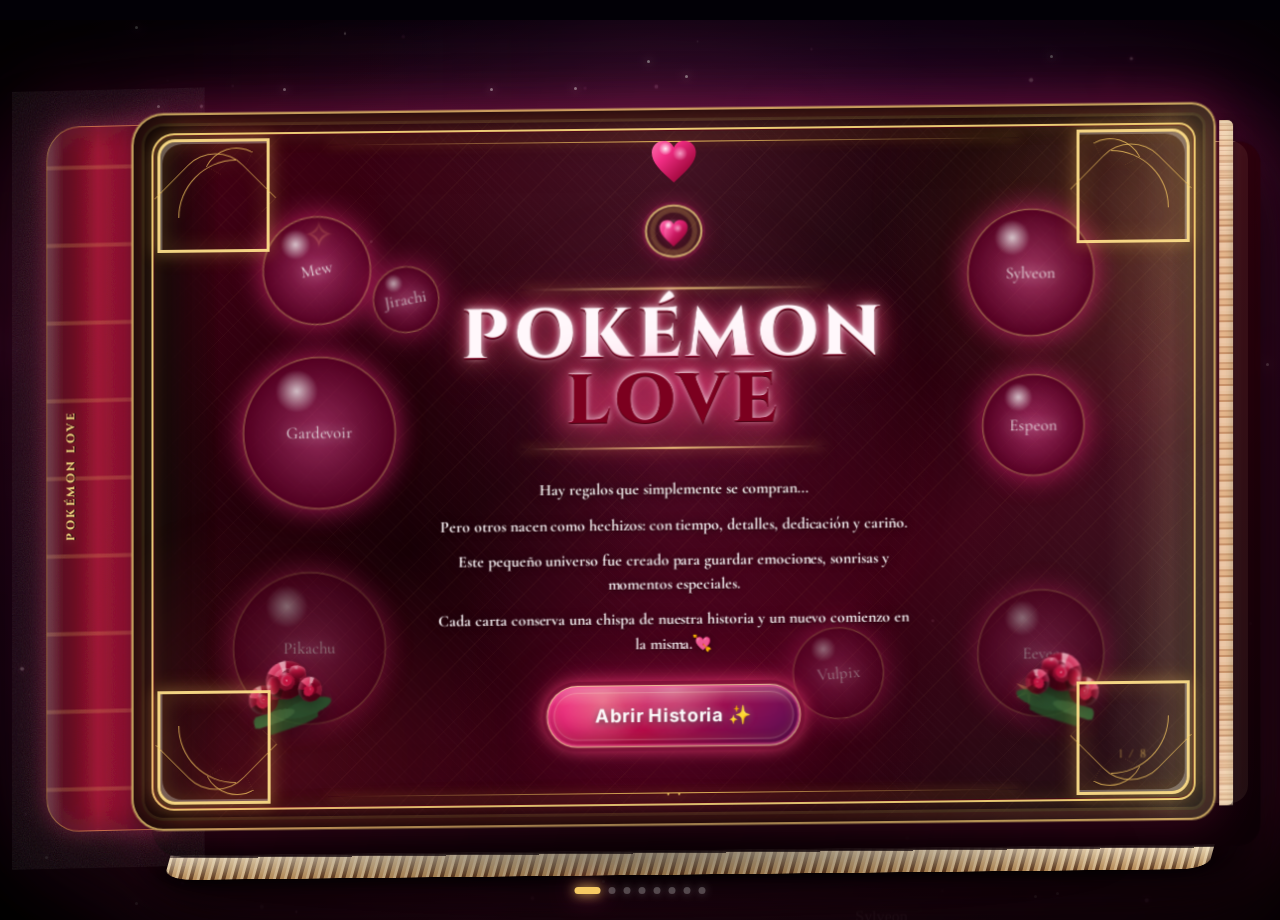
==== commit d9ecbd71: "Add PDF follow-up page and notes" ====
--- a/index.html
+++ b/index.html
@@ -6,6 +6,7 @@
   <title>POKÉMON LOVE</title>
   <link rel="preconnect" href="https://fonts.googleapis.com">
   <link rel="preconnect" href="https://fonts.gstatic.com" crossorigin>
+  <link rel="preconnect" href="https://raw.githubusercontent.com" crossorigin>
   <link href="https://fonts.googleapis.com/css2?family=Cinzel:wght@600;700;800&family=Cormorant+Garamond:wght@500;600;700&family=Inter:wght@500;600;700;800&family=Uncial+Antiqua&display=swap" rel="stylesheet">
   <link rel="stylesheet" href="styles.css" />
 </head>
@@ -53,14 +54,14 @@
             <article class="scene active" data-scene="cover">
               <div class="scene-glow"></div>
               <div class="scene-inner">
-                <div class="pokemon p-mew" data-name="Mew"><img alt="Mew" src="https://raw.githubusercontent.com/PokeAPI/sprites/master/sprites/pokemon/other/official-artwork/151.png"><span class="fallback">Mew</span></div>
-                <div class="pokemon p-sylveon" data-name="Sylveon"><img alt="Sylveon" src="https://raw.githubusercontent.com/PokeAPI/sprites/master/sprites/pokemon/other/official-artwork/700.png"><span class="fallback">Sylveon</span></div>
-                <div class="pokemon p-gardevoir" data-name="Gardevoir"><img alt="Gardevoir" src="https://raw.githubusercontent.com/PokeAPI/sprites/master/sprites/pokemon/other/official-artwork/282.png"><span class="fallback">Gardevoir</span></div>
-                <div class="pokemon p-espeon" data-name="Espeon"><img alt="Espeon" src="https://raw.githubusercontent.com/PokeAPI/sprites/master/sprites/pokemon/other/official-artwork/196.png"><span class="fallback">Espeon</span></div>
-                <div class="pokemon p-pikachu" data-name="Pikachu"><img alt="Pikachu" src="https://raw.githubusercontent.com/PokeAPI/sprites/master/sprites/pokemon/other/official-artwork/25.png"><span class="fallback">Pikachu</span></div>
-                <div class="pokemon p-eevee" data-name="Eevee"><img alt="Eevee" src="https://raw.githubusercontent.com/PokeAPI/sprites/master/sprites/pokemon/other/official-artwork/133.png"><span class="fallback">Eevee</span></div>
-                <div class="pokemon p-jirachi-cover" data-name="Jirachi"><img alt="Jirachi" src="https://raw.githubusercontent.com/PokeAPI/sprites/master/sprites/pokemon/other/official-artwork/385.png"><span class="fallback">Jirachi</span></div>
-                <div class="pokemon p-vulpix-cover" data-name="Vulpix"><img alt="Vulpix" src="https://raw.githubusercontent.com/PokeAPI/sprites/master/sprites/pokemon/other/official-artwork/37.png"><span class="fallback">Vulpix</span></div>
+                <div class="pokemon p-mew" data-name="Mew"><img loading="lazy" decoding="async" alt="Mew" src="https://raw.githubusercontent.com/PokeAPI/sprites/master/sprites/pokemon/other/official-artwork/151.png"><span class="fallback">Mew</span></div>
+                <div class="pokemon p-sylveon" data-name="Sylveon"><img loading="lazy" decoding="async" alt="Sylveon" src="https://raw.githubusercontent.com/PokeAPI/sprites/master/sprites/pokemon/other/official-artwork/700.png"><span class="fallback">Sylveon</span></div>
+                <div class="pokemon p-gardevoir" data-name="Gardevoir"><img loading="lazy" decoding="async" alt="Gardevoir" src="https://raw.githubusercontent.com/PokeAPI/sprites/master/sprites/pokemon/other/official-artwork/282.png"><span class="fallback">Gardevoir</span></div>
+                <div class="pokemon p-espeon" data-name="Espeon"><img loading="lazy" decoding="async" alt="Espeon" src="https://raw.githubusercontent.com/PokeAPI/sprites/master/sprites/pokemon/other/official-artwork/196.png"><span class="fallback">Espeon</span></div>
+                <div class="pokemon p-pikachu" data-name="Pikachu"><img loading="lazy" decoding="async" alt="Pikachu" src="https://raw.githubusercontent.com/PokeAPI/sprites/master/sprites/pokemon/other/official-artwork/25.png"><span class="fallback">Pikachu</span></div>
+                <div class="pokemon p-eevee" data-name="Eevee"><img loading="lazy" decoding="async" alt="Eevee" src="https://raw.githubusercontent.com/PokeAPI/sprites/master/sprites/pokemon/other/official-artwork/133.png"><span class="fallback">Eevee</span></div>
+                <div class="pokemon p-jirachi-cover" data-name="Jirachi"><img loading="lazy" decoding="async" alt="Jirachi" src="https://raw.githubusercontent.com/PokeAPI/sprites/master/sprites/pokemon/other/official-artwork/385.png"><span class="fallback">Jirachi</span></div>
+                <div class="pokemon p-vulpix-cover" data-name="Vulpix"><img loading="lazy" decoding="async" alt="Vulpix" src="https://raw.githubusercontent.com/PokeAPI/sprites/master/sprites/pokemon/other/official-artwork/37.png"><span class="fallback">Vulpix</span></div>
 
                 <div class="cover-content">
                   <div class="cover-emblem" aria-hidden="true">
@@ -95,10 +96,10 @@
             <article class="scene" data-scene="story">
               <div class="scene-glow"></div>
               <div class="scene-inner">
-                <div class="pokemon story-pokemon-top-left" data-name="Umbreon"><img alt="Umbreon" src="https://raw.githubusercontent.com/PokeAPI/sprites/master/sprites/pokemon/other/official-artwork/197.png"><span class="fallback">Umbreon</span></div>
-                <div class="pokemon story-pokemon-top-right" data-name="Leafeon"><img alt="Leafeon" src="https://raw.githubusercontent.com/PokeAPI/sprites/master/sprites/pokemon/other/official-artwork/470.png"><span class="fallback">Leafeon</span></div>
-                <div class="pokemon story-pokemon-left" data-name="Milotic"><img alt="Milotic" src="https://raw.githubusercontent.com/PokeAPI/sprites/master/sprites/pokemon/other/official-artwork/350.png"><span class="fallback">Milotic</span></div>
-                <div class="pokemon story-pokemon-right" data-name="Celebi"><img alt="Celebi" src="https://raw.githubusercontent.com/PokeAPI/sprites/master/sprites/pokemon/other/official-artwork/251.png"><span class="fallback">Celebi</span></div>
+                <div class="pokemon story-pokemon-top-left" data-name="Umbreon"><img loading="lazy" decoding="async" alt="Umbreon" src="https://raw.githubusercontent.com/PokeAPI/sprites/master/sprites/pokemon/other/official-artwork/197.png"><span class="fallback">Umbreon</span></div>
+                <div class="pokemon story-pokemon-top-right" data-name="Leafeon"><img loading="lazy" decoding="async" alt="Leafeon" src="https://raw.githubusercontent.com/PokeAPI/sprites/master/sprites/pokemon/other/official-artwork/470.png"><span class="fallback">Leafeon</span></div>
+                <div class="pokemon story-pokemon-left" data-name="Milotic"><img loading="lazy" decoding="async" alt="Milotic" src="https://raw.githubusercontent.com/PokeAPI/sprites/master/sprites/pokemon/other/official-artwork/350.png"><span class="fallback">Milotic</span></div>
+                <div class="pokemon story-pokemon-right" data-name="Celebi"><img loading="lazy" decoding="async" alt="Celebi" src="https://raw.githubusercontent.com/PokeAPI/sprites/master/sprites/pokemon/other/official-artwork/251.png"><span class="fallback">Celebi</span></div>
                 <div class="story-content">
                   <h2 class="heading section-title">NUESTRA HISTORIA</h2>
                   <div class="copy">
@@ -147,9 +148,9 @@
             <article class="scene" data-scene="letter">
               <div class="scene-glow"></div>
               <div class="scene-inner">
-                <div class="pokemon letter-pokemon-left" data-name="Jirachi"><img alt="Jirachi" src="https://raw.githubusercontent.com/PokeAPI/sprites/master/sprites/pokemon/other/official-artwork/385.png"><span class="fallback">Jirachi</span></div>
-                <div class="pokemon letter-pokemon-right" data-name="Florges"><img alt="Florges" src="https://raw.githubusercontent.com/PokeAPI/sprites/master/sprites/pokemon/other/official-artwork/671.png"><span class="fallback">Florges</span></div>
-                <div class="pokemon letter-pokemon-extra" data-name="Audino"><img alt="Audino" src="https://raw.githubusercontent.com/PokeAPI/sprites/master/sprites/pokemon/other/official-artwork/531.png"><span class="fallback">Audino</span></div>
+                <div class="pokemon letter-pokemon-left" data-name="Jirachi"><img loading="lazy" decoding="async" alt="Jirachi" src="https://raw.githubusercontent.com/PokeAPI/sprites/master/sprites/pokemon/other/official-artwork/385.png"><span class="fallback">Jirachi</span></div>
+                <div class="pokemon letter-pokemon-right" data-name="Florges"><img loading="lazy" decoding="async" alt="Florges" src="https://raw.githubusercontent.com/PokeAPI/sprites/master/sprites/pokemon/other/official-artwork/671.png"><span class="fallback">Florges</span></div>
+                <div class="pokemon letter-pokemon-extra" data-name="Audino"><img loading="lazy" decoding="async" alt="Audino" src="https://raw.githubusercontent.com/PokeAPI/sprites/master/sprites/pokemon/other/official-artwork/531.png"><span class="fallback">Audino</span></div>
                 <div class="letter-content">
                   <h2 class="heading section-title">UNA CARTA PARA TI</h2>
                   <div class="paper">
@@ -176,9 +177,9 @@
             <article class="scene" data-scene="reward">
               <div class="scene-glow"></div>
               <div class="scene-inner">
-                <div class="pokemon reward-pokemon-left" data-name="Togekiss"><img alt="Togekiss" src="https://raw.githubusercontent.com/PokeAPI/sprites/master/sprites/pokemon/other/official-artwork/468.png"><span class="fallback">Togekiss</span></div>
-                <div class="pokemon reward-pokemon-right" data-name="Dragonair"><img alt="Dragonair" src="https://raw.githubusercontent.com/PokeAPI/sprites/master/sprites/pokemon/other/official-artwork/148.png"><span class="fallback">Dragonair</span></div>
-                <div class="pokemon reward-pokemon-extra" data-name="Alcremie"><img alt="Alcremie" src="https://raw.githubusercontent.com/PokeAPI/sprites/master/sprites/pokemon/other/official-artwork/869.png"><span class="fallback">Alcremie</span></div>
+                <div class="pokemon reward-pokemon-left" data-name="Togekiss"><img loading="lazy" decoding="async" alt="Togekiss" src="https://raw.githubusercontent.com/PokeAPI/sprites/master/sprites/pokemon/other/official-artwork/468.png"><span class="fallback">Togekiss</span></div>
+                <div class="pokemon reward-pokemon-right" data-name="Dragonair"><img loading="lazy" decoding="async" alt="Dragonair" src="https://raw.githubusercontent.com/PokeAPI/sprites/master/sprites/pokemon/other/official-artwork/148.png"><span class="fallback">Dragonair</span></div>
+                <div class="pokemon reward-pokemon-extra" data-name="Alcremie"><img loading="lazy" decoding="async" alt="Alcremie" src="https://raw.githubusercontent.com/PokeAPI/sprites/master/sprites/pokemon/other/official-artwork/869.png"><span class="fallback">Alcremie</span></div>
                 <div class="reward-content">
                   <h2 class="heading section-title reward-title">TU RECOMPENSA</h2>
                   <div class="crystal-heart" aria-hidden="true">
@@ -230,6 +231,69 @@
                 <div class="rose-bed right" aria-hidden="true"><span class="leaves"></span><span class="rose"></span></div>
               </div>
             </article>
+
+            <article class="scene" data-scene="pdf">
+              <div class="scene-glow"></div>
+              <div class="scene-inner">
+                <div class="pokemon pdf-pokemon-left" data-name="Mew"><img loading="lazy" decoding="async" alt="Mew" src="https://raw.githubusercontent.com/PokeAPI/sprites/master/sprites/pokemon/other/official-artwork/151.png"><span class="fallback">Mew</span></div>
+                <div class="pokemon pdf-pokemon-right" data-name="Sylveon"><img loading="lazy" decoding="async" alt="Sylveon" src="https://raw.githubusercontent.com/PokeAPI/sprites/master/sprites/pokemon/other/official-artwork/700.png"><span class="fallback">Sylveon</span></div>
+                <div class="pdf-page">
+                  <h2 class="heading section-title pdf-title">TU CARTA SECRETA</h2>
+                  <div class="pdf-frame">
+                    <object class="pdf-reader" data="recompensa.pdf" type="application/pdf" aria-label="Carta de recompensa en PDF">
+                      <div class="pdf-fallback">
+                        <h3>PDF pendiente</h3>
+                        <p>Agrega el archivo <strong>recompensa.pdf</strong> en esta carpeta para que se vea dentro del libro.</p>
+                      </div>
+                    </object>
+                  </div>
+                  <button class="magic-button small-button pdf-close" data-next="afterpdf">Ya lei la carta ✨</button>
+                </div>
+                <div class="rose-bed" aria-hidden="true"><span class="leaves"></span><span class="rose"></span></div>
+                <div class="rose-bed right" aria-hidden="true"><span class="leaves"></span><span class="rose"></span></div>
+              </div>
+            </article>
+
+            <article class="scene" data-scene="afterpdf">
+              <div class="scene-glow"></div>
+              <div class="scene-inner">
+                <div class="pokemon after-pokemon-top-left" data-name="Lapras"><img loading="lazy" decoding="async" alt="Lapras" src="https://raw.githubusercontent.com/PokeAPI/sprites/master/sprites/pokemon/other/official-artwork/131.png"><span class="fallback">Lapras</span></div>
+                <div class="pokemon after-pokemon-top-right" data-name="Altaria"><img loading="lazy" decoding="async" alt="Altaria" src="https://raw.githubusercontent.com/PokeAPI/sprites/master/sprites/pokemon/other/official-artwork/334.png"><span class="fallback">Altaria</span></div>
+                <div class="pokemon after-pokemon-bottom-left" data-name="Chikorita"><img loading="lazy" decoding="async" alt="Chikorita" src="https://raw.githubusercontent.com/PokeAPI/sprites/master/sprites/pokemon/other/official-artwork/152.png"><span class="fallback">Chikorita</span></div>
+                <div class="pokemon after-pokemon-bottom-right" data-name="Primarina"><img loading="lazy" decoding="async" alt="Primarina" src="https://raw.githubusercontent.com/PokeAPI/sprites/master/sprites/pokemon/other/official-artwork/730.png"><span class="fallback">Primarina</span></div>
+                <div class="afterpdf-content">
+                  <h2 class="heading section-title">UNA ULTIMA PAGINA</h2>
+                  <div class="paper afterpdf-paper">
+                    <p>Amor, muchas gracias por llegar hasta este punto de tu regalo.</p>
+                    <p>Quiero que recuerdes algo: este detalle es apenas el comienzo, porque de aqui en adelante tendras que superarlo muchas veces mas, con nuevas sorpresas, nuevos recuerdos y nuevas formas de demostrarme cuanto te gusto.</p>
+                    <p>Espero de corazon que te haya gustado y que hayas sentido todo el cariño que puse en cada pagina.</p>
+                    <p>Tambien me encantaria que dejaras una nota dentro de este libro: algo que te haya gustado, algo que quieras guardar, o incluso una idea para hacerlo todavia mas especial la proxima vez.</p>
+                    <span class="signature">Con todo mi amor, Torres. Esperando un nuevo capitulo contigo.</span>
+                  </div>
+                  <button class="magic-button small-button" data-next="final">Terminar libro ✨</button>
+                </div>
+                <div class="rose-bed" aria-hidden="true"><span class="leaves"></span><span class="rose"></span></div>
+                <div class="rose-bed right" aria-hidden="true"><span class="leaves"></span><span class="rose"></span></div>
+              </div>
+            </article>
+
+            <article class="scene" data-scene="final">
+              <div class="scene-glow"></div>
+              <div class="scene-inner">
+                <div class="pokemon final-pokemon-left" data-name="Pikachu"><img loading="lazy" decoding="async" alt="Pikachu" src="https://raw.githubusercontent.com/PokeAPI/sprites/master/sprites/pokemon/other/official-artwork/25.png"><span class="fallback">Pikachu</span></div>
+                <div class="pokemon final-pokemon-right" data-name="Eevee"><img loading="lazy" decoding="async" alt="Eevee" src="https://raw.githubusercontent.com/PokeAPI/sprites/master/sprites/pokemon/other/official-artwork/133.png"><span class="fallback">Eevee</span></div>
+                <div class="final-page">
+                  <h2 class="heading section-title">FIN DE ESTA CARTA</h2>
+                  <div class="copy final-copy">
+                    <p>Gracias por leerla hasta el final.</p>
+                    <p>Este libro queda guardado como un pedacito de nuestra historia, para volver a abrirlo cada vez que quieras sonreír. 💘</p>
+                  </div>
+                  <button class="magic-button" id="closeBookFinal">Cerrar libro ✨</button>
+                </div>
+                <div class="rose-bed" aria-hidden="true"><span class="leaves"></span><span class="rose"></span></div>
+                <div class="rose-bed right" aria-hidden="true"><span class="leaves"></span><span class="rose"></span></div>
+              </div>
+            </article>
           </div>
         </div>
       </div>
@@ -242,6 +306,27 @@
       <button class="magic-button small-button" data-next="letter">Continuar ✨</button>
     </div>
 
+    <div class="notes-widget" id="notesWidget">
+      <button class="notes-toggle" id="notesToggle" type="button" aria-expanded="false">Notas</button>
+      <div class="notes-tray" id="notesTray" aria-label="Notas de esta pagina">
+        <div class="notes-list" id="notesList"></div>
+        <button class="notes-add" id="notesAdd" type="button">+</button>
+      </div>
+    </div>
+
+    <div class="note-modal" id="noteModal" aria-hidden="true">
+      <div class="note-dialog" role="dialog" aria-modal="true" aria-labelledby="noteModalTitle">
+        <button class="note-close" id="noteClose" type="button" aria-label="Cerrar nota">×</button>
+        <h3 id="noteModalTitle">Nueva nota</h3>
+        <textarea id="noteText" maxlength="220" placeholder="Escribe una nota pequena para esta pagina..."></textarea>
+        <p class="note-read" id="noteRead"></p>
+        <div class="note-actions">
+          <button class="note-delete" id="noteDelete" type="button">Eliminar</button>
+          <button class="note-save" id="noteSave" type="button">Guardar</button>
+        </div>
+      </div>
+    </div>
+
     <div class="vignette"></div>
   </main>
   <script src="app.js" defer></script>
--- a/styles.css
+++ b/styles.css
@@ -974,6 +974,45 @@
       --op: .84;
     }
 
+    .after-pokemon-top-left {
+      --w: clamp(100px, 10vw, 158px);
+      --l: 8%;
+      --t: 11%;
+      --px: -16px;
+      --py: 10px;
+      --rot: -7deg;
+    }
+
+    .after-pokemon-top-right {
+      --w: clamp(88px, 9vw, 140px);
+      --r: 9%;
+      --t: 9%;
+      --px: 15px;
+      --py: 10px;
+      --dur: 6.2s;
+      --delay: -.45s;
+    }
+
+    .after-pokemon-bottom-left {
+      --w: clamp(76px, 8vw, 118px);
+      --l: 11%;
+      --b: 15%;
+      --px: -14px;
+      --py: 14px;
+      --dur: 5.8s;
+      --delay: -.7s;
+    }
+
+    .after-pokemon-bottom-right {
+      --w: clamp(118px, 12vw, 190px);
+      --r: 6%;
+      --b: 11%;
+      --px: 18px;
+      --py: 16px;
+      --dur: 6.4s;
+      --delay: -.9s;
+    }
+
     .rose-bed {
       position: absolute;
       left: 2.2%;
@@ -4823,3 +4862,430 @@
         height: 22px;
       }
     }
+
+    /* Performance tuning for hosted links and phones. */
+    html[data-device="mobile"] .nebula,
+    html[data-device="mobile"] .mist,
+    html[data-device="tablet"] .mist {
+      animation: none;
+      filter: none;
+    }
+
+    html[data-device="mobile"] .nebula {
+      opacity: .42;
+    }
+
+    html[data-device="mobile"] .mist,
+    html[data-device="tablet"] .mist {
+      opacity: .45;
+    }
+
+    html[data-device="mobile"] .spark {
+      box-shadow: 0 0 8px rgba(255, 117, 189, .7);
+    }
+
+    html[data-device="mobile"] .petal {
+      box-shadow: inset -2px -3px 7px rgba(92, 0, 18, .25);
+    }
+
+    .pdf-page,
+    .afterpdf-content,
+    .final-page {
+      position: relative;
+      z-index: 8;
+      display: grid;
+      justify-items: center;
+      width: min(980px, 88%);
+      max-height: calc(100% - 18px);
+      gap: clamp(10px, 1.4vw, 16px);
+    }
+
+    .pdf-title {
+      margin-bottom: 0;
+      color: #7b1230;
+      text-shadow: 0 1px 0 rgba(255, 248, 230, .72);
+    }
+
+    .afterpdf-content {
+      width: min(760px, 82%);
+    }
+
+    .afterpdf-paper {
+      width: min(680px, 100%);
+      min-height: 0;
+      padding: clamp(28px, 3.6vw, 46px) clamp(30px, 4vw, 54px);
+      font-size: clamp(1rem, 1.24vw, 1.26rem);
+      line-height: 1.46;
+    }
+
+    .afterpdf-paper p {
+      margin: 0 0 .72em;
+    }
+
+    .afterpdf-paper p:last-of-type {
+      margin-bottom: .2em;
+    }
+
+    .pdf-frame {
+      position: relative;
+      width: min(860px, 100%);
+      height: min(560px, 61vh);
+      min-height: 320px;
+      overflow: hidden;
+      border: 1px solid rgba(137, 74, 31, .34);
+      border-radius: 8px;
+      background:
+        linear-gradient(180deg, rgba(255, 251, 239, .86), rgba(244, 219, 177, .9)),
+        repeating-linear-gradient(0deg, rgba(124, 74, 30, .08) 0 1px, transparent 1px 24px);
+      box-shadow:
+        0 18px 30px rgba(84, 43, 14, .16),
+        inset 0 0 0 1px rgba(255, 255, 255, .45);
+    }
+
+    .pdf-frame::before {
+      content: "Sube tu archivo recompensa.pdf en esta carpeta";
+      position: absolute;
+      inset: 0;
+      display: grid;
+      place-items: center;
+      padding: 28px;
+      color: rgba(88, 45, 21, .55);
+      font-family: var(--font-ui);
+      font-size: clamp(.9rem, 1.3vw, 1.05rem);
+      text-align: center;
+      pointer-events: none;
+    }
+
+    .pdf-reader {
+      position: relative;
+      z-index: 1;
+      display: block;
+      width: 100%;
+      height: 100%;
+      border: 0;
+      background: transparent;
+    }
+
+    .pdf-fallback {
+      display: grid;
+      place-items: center;
+      height: 100%;
+      padding: 28px;
+      color: var(--ink);
+      font-family: var(--font-ui);
+      text-align: center;
+    }
+
+    .pdf-fallback h3,
+    .pdf-fallback p {
+      margin: 0;
+    }
+
+    .pdf-close {
+      min-width: min(220px, 100%);
+    }
+
+    .final-page {
+      width: min(720px, 84%);
+      padding: clamp(28px, 4vw, 54px);
+      border-radius: 18px;
+      background:
+        radial-gradient(circle at 50% 0, rgba(255, 244, 209, .68), transparent 50%),
+        linear-gradient(180deg, rgba(255, 250, 234, .82), rgba(235, 199, 141, .86));
+      color: var(--ink);
+      box-shadow:
+        inset 0 0 0 1px rgba(117, 61, 23, .18),
+        0 20px 38px rgba(84, 43, 14, .16);
+      text-align: center;
+    }
+
+    .final-copy {
+      color: var(--ink);
+      text-shadow: 0 1px 0 rgba(255, 248, 230, .56);
+    }
+
+    .notes-widget {
+      position: fixed;
+      right: max(16px, env(safe-area-inset-right));
+      bottom: max(16px, env(safe-area-inset-bottom));
+      z-index: 70;
+      display: grid;
+      justify-items: end;
+      gap: 8px;
+      font-family: var(--font-ui);
+    }
+
+    .notes-widget.hidden {
+      display: none;
+    }
+
+    .notes-toggle,
+    .notes-add,
+    .note-chip,
+    .note-close,
+    .note-save,
+    .note-delete {
+      border: 0;
+      cursor: pointer;
+      font-family: var(--font-ui);
+    }
+
+    .notes-toggle {
+      min-width: 70px;
+      min-height: 34px;
+      padding: 8px 12px;
+      border-radius: 999px;
+      color: #fffafc;
+      font-size: .76rem;
+      font-weight: 800;
+      letter-spacing: 0;
+      background:
+        linear-gradient(180deg, rgba(255, 255, 255, .25), transparent 38%),
+        linear-gradient(135deg, #ff2f81, #8b0b42 62%, #2a0012);
+      box-shadow:
+        0 0 0 2px rgba(246, 202, 99, .35),
+        0 10px 20px rgba(0, 0, 0, .34),
+        0 0 24px rgba(255, 47, 129, .42);
+    }
+
+    .notes-widget.has-notes .notes-toggle::after {
+      content: "";
+      display: inline-block;
+      width: 7px;
+      height: 7px;
+      margin-left: 7px;
+      border-radius: 999px;
+      background: var(--gold);
+      box-shadow: 0 0 10px rgba(246, 202, 99, .95);
+      vertical-align: middle;
+    }
+
+    .notes-tray {
+      display: none;
+      align-items: center;
+      gap: 7px;
+      max-width: min(78vw, 360px);
+      padding: 8px;
+      border: 1px solid rgba(246, 202, 99, .38);
+      border-radius: 999px;
+      background: rgba(34, 0, 18, .72);
+      box-shadow:
+        inset 0 0 0 1px rgba(255, 255, 255, .07),
+        0 12px 28px rgba(0, 0, 0, .38);
+      backdrop-filter: blur(12px);
+    }
+
+    .notes-widget.open .notes-tray {
+      display: flex;
+    }
+
+    .notes-list {
+      display: flex;
+      gap: 6px;
+      max-width: 260px;
+      overflow-x: auto;
+      padding: 2px;
+    }
+
+    .note-chip,
+    .notes-add {
+      flex: 0 0 auto;
+      display: grid;
+      place-items: center;
+      width: 32px;
+      height: 32px;
+      border-radius: 999px;
+      color: #5b1424;
+      font-weight: 900;
+      background:
+        radial-gradient(circle at 35% 22%, rgba(255, 255, 255, .85), transparent 24%),
+        linear-gradient(145deg, #fff5d8, #f6ca63 56%, #c97c25);
+      box-shadow:
+        inset 0 0 0 1px rgba(255, 255, 255, .55),
+        0 6px 12px rgba(0, 0, 0, .22);
+    }
+
+    .notes-add {
+      color: #fff;
+      background:
+        linear-gradient(180deg, rgba(255, 255, 255, .22), transparent 35%),
+        linear-gradient(145deg, #ff70b5, #ca145d 58%, #6e062d);
+    }
+
+    .note-modal {
+      position: fixed;
+      inset: 0;
+      z-index: 90;
+      display: none;
+      place-items: center;
+      padding: 18px;
+      background: rgba(8, 0, 7, .46);
+      backdrop-filter: blur(8px);
+    }
+
+    .note-modal.show {
+      display: grid;
+    }
+
+    .note-dialog {
+      position: relative;
+      width: min(420px, 92vw);
+      padding: 28px;
+      border: 1px solid rgba(246, 202, 99, .52);
+      border-radius: 18px;
+      background:
+        radial-gradient(circle at 50% 0, rgba(255, 246, 211, .8), transparent 42%),
+        linear-gradient(180deg, #fff4d6, #edc783);
+      color: var(--ink);
+      box-shadow:
+        0 24px 50px rgba(0, 0, 0, .48),
+        inset 0 0 0 1px rgba(255, 255, 255, .45);
+    }
+
+    .note-dialog h3 {
+      margin: 0 34px 14px 0;
+      font-family: var(--font-display);
+      font-size: 1.35rem;
+      color: #641024;
+    }
+
+    .note-close {
+      position: absolute;
+      right: 14px;
+      top: 12px;
+      display: grid;
+      place-items: center;
+      width: 32px;
+      height: 32px;
+      border-radius: 999px;
+      color: #fff;
+      background: #7a1234;
+      font-size: 1.35rem;
+      line-height: 1;
+    }
+
+    #noteText {
+      width: 100%;
+      min-height: 130px;
+      resize: vertical;
+      padding: 14px;
+      border: 1px solid rgba(113, 57, 25, .28);
+      border-radius: 12px;
+      outline: none;
+      color: var(--ink);
+      background: rgba(255, 251, 239, .82);
+      font: 600 1rem/1.45 var(--font-ui);
+      box-shadow: inset 0 2px 10px rgba(89, 43, 15, .08);
+    }
+
+    .note-read {
+      min-height: 120px;
+      margin: 0;
+      padding: 18px;
+      border-radius: 12px;
+      color: var(--ink);
+      background: rgba(255, 251, 239, .66);
+      font: 600 1rem/1.5 var(--font-ui);
+      white-space: pre-wrap;
+    }
+
+    .note-actions {
+      display: flex;
+      justify-content: flex-end;
+      gap: 10px;
+      margin-top: 16px;
+    }
+
+    .note-save,
+    .note-delete {
+      min-height: 38px;
+      padding: 9px 16px;
+      border-radius: 999px;
+      font-size: .82rem;
+      font-weight: 800;
+    }
+
+    .note-save {
+      color: #fff;
+      background: linear-gradient(135deg, #e92b7b, #821039);
+      box-shadow: 0 8px 18px rgba(111, 5, 43, .28);
+    }
+
+    .note-delete {
+      color: #6c2730;
+      background: rgba(255, 255, 255, .52);
+    }
+
+    @media (max-width: 560px) {
+      .pdf-page,
+      .afterpdf-content,
+      .final-page {
+        width: min(100%, 292px);
+        gap: 8px;
+      }
+
+      .pdf-frame {
+        height: min(500px, 58vh);
+        min-height: 300px;
+      }
+
+      .pdf-frame::before {
+        padding: 18px;
+        font-size: .76rem;
+      }
+
+      .final-page {
+        padding: 22px 16px;
+      }
+
+      .afterpdf-paper {
+        padding: 22px 15px;
+        font-size: clamp(.74rem, 3.1vw, .86rem);
+        line-height: 1.32;
+      }
+
+      .after-pokemon-top-left,
+      .after-pokemon-top-right,
+      .after-pokemon-bottom-left,
+      .after-pokemon-bottom-right {
+        --op: .54;
+      }
+
+      .after-pokemon-top-left {
+        --l: 3%;
+        --t: 12%;
+      }
+
+      .after-pokemon-top-right {
+        --r: 3%;
+        --t: 12%;
+      }
+
+      .after-pokemon-bottom-left {
+        --l: 4%;
+        --b: 10%;
+      }
+
+      .after-pokemon-bottom-right {
+        --r: 2%;
+        --b: 8%;
+      }
+
+      .notes-widget {
+        right: max(10px, env(safe-area-inset-right));
+        bottom: max(10px, env(safe-area-inset-bottom));
+      }
+
+      .notes-toggle {
+        min-width: 62px;
+        min-height: 32px;
+        padding: 7px 10px;
+        font-size: .7rem;
+      }
+
+      .note-chip,
+      .notes-add {
+        width: 30px;
+        height: 30px;
+      }
+    }
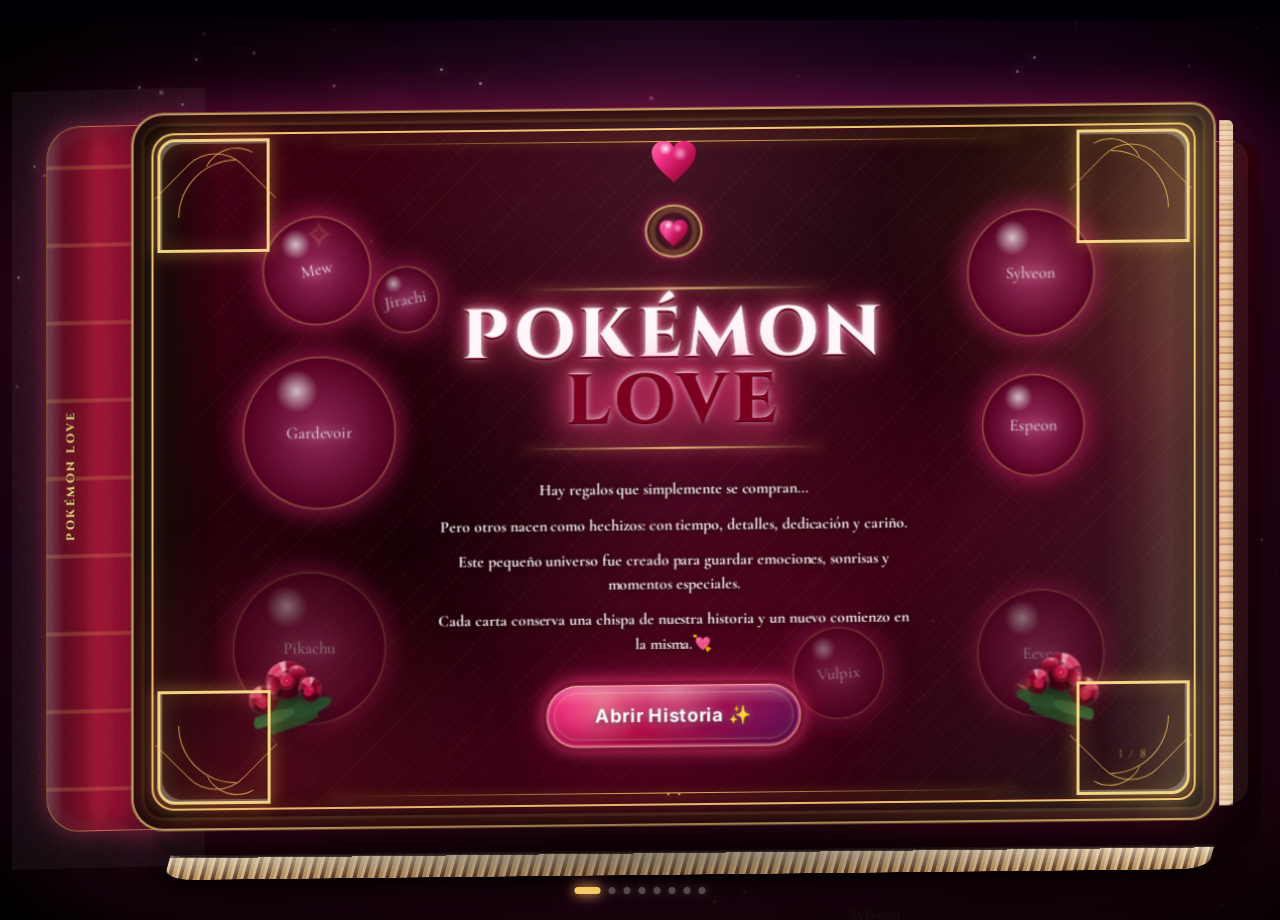
==== commit 681e6b54: "Update gift letter visuals and reward PDF" ====
--- a/index.html
+++ b/index.html
@@ -235,8 +235,10 @@
             <article class="scene" data-scene="pdf">
               <div class="scene-glow"></div>
               <div class="scene-inner">
-                <div class="pokemon pdf-pokemon-left" data-name="Mew"><img loading="lazy" decoding="async" alt="Mew" src="https://raw.githubusercontent.com/PokeAPI/sprites/master/sprites/pokemon/other/official-artwork/151.png"><span class="fallback">Mew</span></div>
-                <div class="pokemon pdf-pokemon-right" data-name="Sylveon"><img loading="lazy" decoding="async" alt="Sylveon" src="https://raw.githubusercontent.com/PokeAPI/sprites/master/sprites/pokemon/other/official-artwork/700.png"><span class="fallback">Sylveon</span></div>
+                <div class="pokemon pdf-pokemon-top-left" data-name="Chansey"><img loading="lazy" decoding="async" alt="Chansey" src="https://raw.githubusercontent.com/PokeAPI/sprites/master/sprites/pokemon/other/official-artwork/113.png"><span class="fallback">Chansey</span></div>
+                <div class="pokemon pdf-pokemon-top-right" data-name="Roserade"><img loading="lazy" decoding="async" alt="Roserade" src="https://raw.githubusercontent.com/PokeAPI/sprites/master/sprites/pokemon/other/official-artwork/407.png"><span class="fallback">Roserade</span></div>
+                <div class="pokemon pdf-pokemon-bottom-left" data-name="Manaphy"><img loading="lazy" decoding="async" alt="Manaphy" src="https://raw.githubusercontent.com/PokeAPI/sprites/master/sprites/pokemon/other/official-artwork/490.png"><span class="fallback">Manaphy</span></div>
+                <div class="pokemon pdf-pokemon-bottom-right" data-name="Cresselia"><img loading="lazy" decoding="async" alt="Cresselia" src="https://raw.githubusercontent.com/PokeAPI/sprites/master/sprites/pokemon/other/official-artwork/488.png"><span class="fallback">Cresselia</span></div>
                 <div class="pdf-page">
                   <h2 class="heading section-title pdf-title">TU CARTA SECRETA</h2>
                   <div class="pdf-frame">
@@ -280,8 +282,10 @@
             <article class="scene" data-scene="final">
               <div class="scene-glow"></div>
               <div class="scene-inner">
-                <div class="pokemon final-pokemon-left" data-name="Pikachu"><img loading="lazy" decoding="async" alt="Pikachu" src="https://raw.githubusercontent.com/PokeAPI/sprites/master/sprites/pokemon/other/official-artwork/25.png"><span class="fallback">Pikachu</span></div>
-                <div class="pokemon final-pokemon-right" data-name="Eevee"><img loading="lazy" decoding="async" alt="Eevee" src="https://raw.githubusercontent.com/PokeAPI/sprites/master/sprites/pokemon/other/official-artwork/133.png"><span class="fallback">Eevee</span></div>
+                <div class="pokemon final-pokemon-top-left" data-name="Clefable"><img loading="lazy" decoding="async" alt="Clefable" src="https://raw.githubusercontent.com/PokeAPI/sprites/master/sprites/pokemon/other/official-artwork/36.png"><span class="fallback">Clefable</span></div>
+                <div class="pokemon final-pokemon-top-right" data-name="Bellossom"><img loading="lazy" decoding="async" alt="Bellossom" src="https://raw.githubusercontent.com/PokeAPI/sprites/master/sprites/pokemon/other/official-artwork/182.png"><span class="fallback">Bellossom</span></div>
+                <div class="pokemon final-pokemon-bottom-left" data-name="Delcatty"><img loading="lazy" decoding="async" alt="Delcatty" src="https://raw.githubusercontent.com/PokeAPI/sprites/master/sprites/pokemon/other/official-artwork/301.png"><span class="fallback">Delcatty</span></div>
+                <div class="pokemon final-pokemon-bottom-right" data-name="Lilligant"><img loading="lazy" decoding="async" alt="Lilligant" src="https://raw.githubusercontent.com/PokeAPI/sprites/master/sprites/pokemon/other/official-artwork/549.png"><span class="fallback">Lilligant</span></div>
                 <div class="final-page">
                   <h2 class="heading section-title">FIN DE ESTA CARTA</h2>
                   <div class="copy final-copy">
@@ -306,29 +310,28 @@
       <button class="magic-button small-button" data-next="letter">Continuar ✨</button>
     </div>
 
-    <div class="notes-widget" id="notesWidget">
-      <button class="notes-toggle" id="notesToggle" type="button" aria-expanded="false">Notas</button>
-      <div class="notes-tray" id="notesTray" aria-label="Notas de esta pagina">
-        <div class="notes-list" id="notesList"></div>
-        <button class="notes-add" id="notesAdd" type="button">+</button>
+    <div class="vignette"></div>
+  </main>
+  <div class="notes-widget" id="notesWidget">
+    <button class="notes-toggle" id="notesToggle" type="button" aria-expanded="false">Notas</button>
+    <div class="notes-tray" id="notesTray" aria-label="Notas de esta pagina">
+      <div class="notes-list" id="notesList"></div>
+      <button class="notes-add" id="notesAdd" type="button">+</button>
+    </div>
+  </div>
+
+  <div class="note-modal" id="noteModal" aria-hidden="true">
+    <div class="note-dialog" role="dialog" aria-modal="true" aria-labelledby="noteModalTitle">
+      <button class="note-close" id="noteClose" type="button" aria-label="Cerrar nota">×</button>
+      <h3 id="noteModalTitle">Nueva nota</h3>
+      <textarea id="noteText" maxlength="220" placeholder="Escribe una nota pequena para esta pagina..."></textarea>
+      <p class="note-read" id="noteRead"></p>
+      <div class="note-actions">
+        <button class="note-delete" id="noteDelete" type="button">Eliminar</button>
+        <button class="note-save" id="noteSave" type="button">Guardar</button>
       </div>
     </div>
-
-    <div class="note-modal" id="noteModal" aria-hidden="true">
-      <div class="note-dialog" role="dialog" aria-modal="true" aria-labelledby="noteModalTitle">
-        <button class="note-close" id="noteClose" type="button" aria-label="Cerrar nota">×</button>
-        <h3 id="noteModalTitle">Nueva nota</h3>
-        <textarea id="noteText" maxlength="220" placeholder="Escribe una nota pequena para esta pagina..."></textarea>
-        <p class="note-read" id="noteRead"></p>
-        <div class="note-actions">
-          <button class="note-delete" id="noteDelete" type="button">Eliminar</button>
-          <button class="note-save" id="noteSave" type="button">Guardar</button>
-        </div>
-      </div>
-    </div>
-
-    <div class="vignette"></div>
-  </main>
+  </div>
   <script src="app.js" defer></script>
 </body>
 </html>
--- a/styles.css
+++ b/styles.css
@@ -974,6 +974,46 @@
       --op: .84;
     }
 
+    .pdf-pokemon-top-left {
+      --w: clamp(80px, 8vw, 124px);
+      --l: 8%;
+      --t: 13%;
+      --px: -14px;
+      --py: 10px;
+      --rot: -8deg;
+      --delay: -.35s;
+    }
+
+    .pdf-pokemon-top-right {
+      --w: clamp(86px, 8.5vw, 132px);
+      --r: 8%;
+      --t: 12%;
+      --px: 14px;
+      --py: 10px;
+      --dur: 6s;
+      --delay: -.65s;
+    }
+
+    .pdf-pokemon-bottom-left {
+      --w: clamp(82px, 8vw, 128px);
+      --l: 8%;
+      --b: 14%;
+      --px: -14px;
+      --py: 14px;
+      --dur: 5.8s;
+      --delay: -.8s;
+    }
+
+    .pdf-pokemon-bottom-right {
+      --w: clamp(106px, 11vw, 172px);
+      --r: 6%;
+      --b: 12%;
+      --px: 16px;
+      --py: 15px;
+      --dur: 6.3s;
+      --delay: -.55s;
+    }
+
     .after-pokemon-top-left {
       --w: clamp(100px, 10vw, 158px);
       --l: 8%;
@@ -1011,6 +1051,46 @@
       --py: 16px;
       --dur: 6.4s;
       --delay: -.9s;
+    }
+
+    .final-pokemon-top-left {
+      --w: clamp(88px, 9vw, 140px);
+      --l: 9%;
+      --t: 12%;
+      --px: -15px;
+      --py: 10px;
+      --rot: -7deg;
+      --delay: -.35s;
+    }
+
+    .final-pokemon-top-right {
+      --w: clamp(80px, 8vw, 124px);
+      --r: 10%;
+      --t: 13%;
+      --px: 14px;
+      --py: 10px;
+      --dur: 5.9s;
+      --delay: -.65s;
+    }
+
+    .final-pokemon-bottom-left {
+      --w: clamp(92px, 9.5vw, 144px);
+      --l: 10%;
+      --b: 14%;
+      --px: -14px;
+      --py: 15px;
+      --dur: 6.1s;
+      --delay: -.8s;
+    }
+
+    .final-pokemon-bottom-right {
+      --w: clamp(92px, 9.5vw, 150px);
+      --r: 9%;
+      --b: 13%;
+      --px: 15px;
+      --py: 15px;
+      --dur: 6.3s;
+      --delay: -.5s;
     }
 
     .rose-bed {
@@ -3078,7 +3158,10 @@
     .cover-panel[data-mode="interior"] {
       filter: url(#paper-noise);
       background:
-        linear-gradient(90deg, rgba(72, 38, 12, .12), transparent 4%),
+        radial-gradient(circle at 50% -8%, rgba(255, 246, 211, .5), transparent 34%),
+        radial-gradient(circle at 10% 92%, rgba(255, 151, 183, .16), transparent 25%),
+        radial-gradient(circle at 92% 12%, rgba(255, 215, 136, .24), transparent 26%),
+        linear-gradient(90deg, rgba(72, 38, 12, .09), transparent 4%),
         repeating-linear-gradient(
           0deg,
           transparent 0 23px,
@@ -3091,7 +3174,7 @@
         ),
         radial-gradient(circle at 18% 12%, rgba(255, 255, 255, .45), transparent 22%),
         radial-gradient(circle at 88% 88%, rgba(118, 52, 14, .08), transparent 28%),
-        linear-gradient(165deg, #f8ecd0 0%, #edd5a4 42%, #e2c38e 100%);
+        linear-gradient(165deg, #fff2d2 0%, #efd59b 48%, #e4bf80 100%);
       border-color: rgba(139, 88, 42, .45);
       box-shadow:
         inset 10px 0 18px rgba(72, 38, 12, .1),
@@ -3102,7 +3185,7 @@
 
     .cover-panel[data-mode="interior"]::before {
       mix-blend-mode: multiply;
-      opacity: .35;
+      opacity: .28;
       background:
         radial-gradient(circle at 22% 18%, rgba(80, 31, 12, .06) 0 1px, transparent 2px),
         linear-gradient(100deg, transparent, rgba(255, 255, 255, .2) 48%, transparent 54%);
@@ -3211,6 +3294,14 @@
     .cover-panel[data-mode="interior"] .scene-inner::after {
       color: rgba(139, 88, 42, .45);
       text-shadow: none;
+    }
+
+    .cover-panel[data-mode="interior"] .scene-glow {
+      background:
+        radial-gradient(circle at 50% 30%, rgba(255, 212, 143, .2), transparent 42%),
+        radial-gradient(circle at 12% 92%, rgba(255, 115, 157, .16), transparent 24%),
+        radial-gradient(circle at 92% 12%, rgba(255, 205, 96, .18), transparent 24%);
+      filter: blur(10px);
     }
 
     .cover-panel[data-mode="interior"] .cover-content::before,
@@ -5008,11 +5099,12 @@
       position: fixed;
       right: max(16px, env(safe-area-inset-right));
       bottom: max(16px, env(safe-area-inset-bottom));
-      z-index: 70;
+      z-index: 999;
       display: grid;
       justify-items: end;
       gap: 8px;
       font-family: var(--font-ui);
+      pointer-events: auto;
     }
 
     .notes-widget.hidden {
@@ -5244,10 +5336,18 @@
         line-height: 1.32;
       }
 
+      .pdf-pokemon-top-left,
+      .pdf-pokemon-top-right,
+      .pdf-pokemon-bottom-left,
+      .pdf-pokemon-bottom-right,
       .after-pokemon-top-left,
       .after-pokemon-top-right,
       .after-pokemon-bottom-left,
-      .after-pokemon-bottom-right {
+      .after-pokemon-bottom-right,
+      .final-pokemon-top-left,
+      .final-pokemon-top-right,
+      .final-pokemon-bottom-left,
+      .final-pokemon-bottom-right {
         --op: .54;
       }
 
@@ -5271,16 +5371,57 @@
         --b: 8%;
       }
 
+      .pdf-pokemon-top-left {
+        --l: 3%;
+        --t: 12%;
+      }
+
+      .pdf-pokemon-top-right {
+        --r: 3%;
+        --t: 12%;
+      }
+
+      .pdf-pokemon-bottom-left {
+        --l: 3%;
+        --b: 9%;
+      }
+
+      .pdf-pokemon-bottom-right {
+        --r: 2%;
+        --b: 9%;
+      }
+
+      .final-pokemon-top-left {
+        --l: 4%;
+        --t: 12%;
+      }
+
+      .final-pokemon-top-right {
+        --r: 5%;
+        --t: 12%;
+      }
+
+      .final-pokemon-bottom-left {
+        --l: 4%;
+        --b: 9%;
+      }
+
+      .final-pokemon-bottom-right {
+        --r: 4%;
+        --b: 9%;
+      }
+
       .notes-widget {
+        top: max(12px, env(safe-area-inset-top));
         right: max(10px, env(safe-area-inset-right));
-        bottom: max(10px, env(safe-area-inset-bottom));
+        bottom: auto;
       }
 
       .notes-toggle {
-        min-width: 62px;
-        min-height: 32px;
-        padding: 7px 10px;
-        font-size: .7rem;
+        min-width: 64px;
+        min-height: 34px;
+        padding: 8px 11px;
+        font-size: .72rem;
       }
 
       .note-chip,
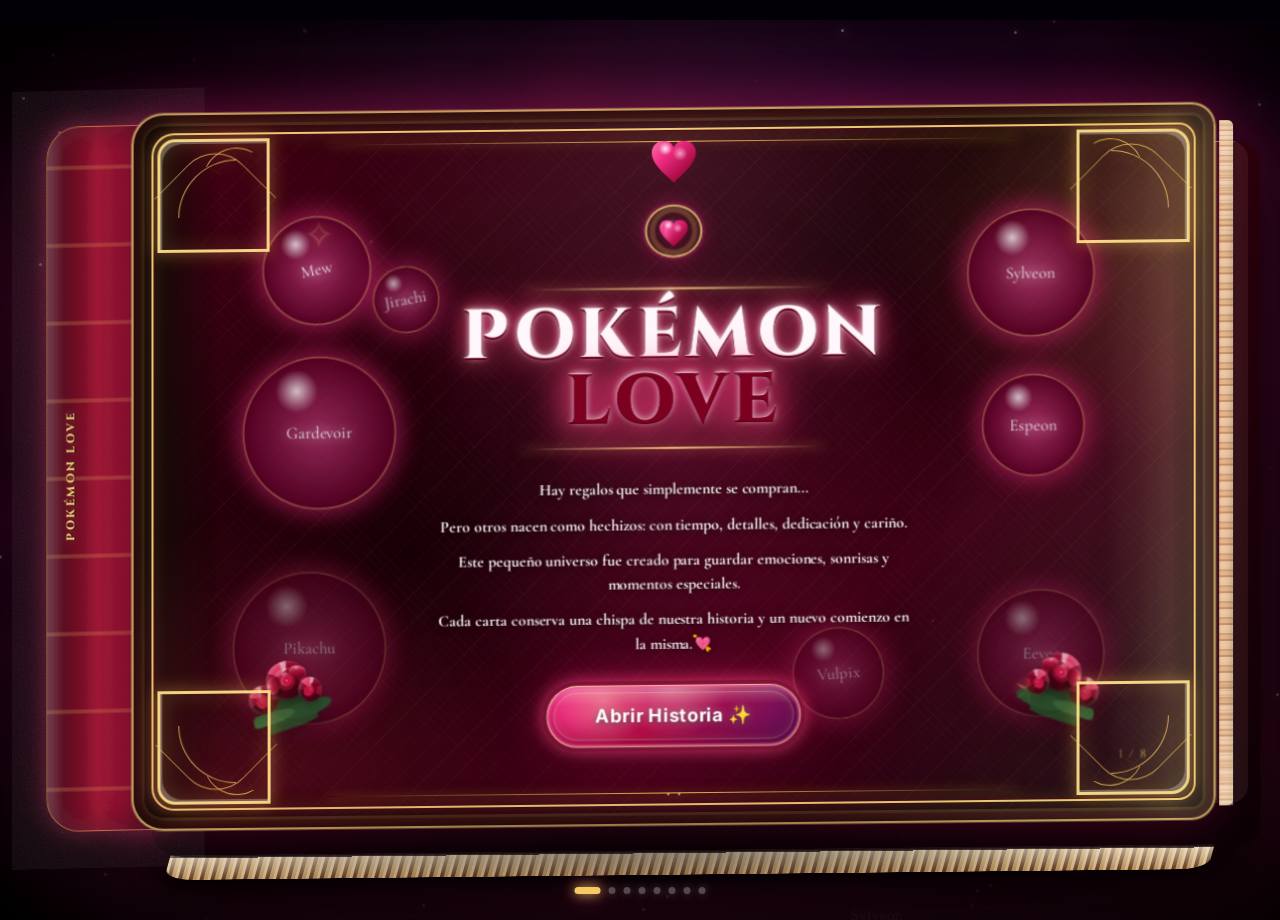
==== commit 6d4abb5e: "Fit reward PDF to book page" ====
--- a/index.html
+++ b/index.html
@@ -242,12 +242,7 @@
                 <div class="pdf-page">
                   <h2 class="heading section-title pdf-title">TU CARTA SECRETA</h2>
                   <div class="pdf-frame">
-                    <object class="pdf-reader" data="recompensa.pdf" type="application/pdf" aria-label="Carta de recompensa en PDF">
-                      <div class="pdf-fallback">
-                        <h3>PDF pendiente</h3>
-                        <p>Agrega el archivo <strong>recompensa.pdf</strong> en esta carpeta para que se vea dentro del libro.</p>
-                      </div>
-                    </object>
+                    <iframe class="pdf-reader" src="recompensa.pdf#toolbar=0&navpanes=0&scrollbar=0&view=FitV&zoom=page-fit" title="Carta de recompensa en PDF"></iframe>
                   </div>
                   <button class="magic-button small-button pdf-close" data-next="afterpdf">Ya lei la carta ✨</button>
                 </div>
--- a/styles.css
+++ b/styles.css
@@ -4991,6 +4991,11 @@
       gap: clamp(10px, 1.4vw, 16px);
     }
 
+    .pdf-page {
+      width: min(620px, 72%);
+      gap: clamp(8px, 1vw, 12px);
+    }
+
     .pdf-title {
       margin-bottom: 0;
       color: #7b1230;
@@ -5019,18 +5024,18 @@
 
     .pdf-frame {
       position: relative;
-      width: min(860px, 100%);
-      height: min(560px, 61vh);
-      min-height: 320px;
+      width: min(100%, 52.55vh, 520px);
+      aspect-ratio: 8.5 / 11;
+      min-height: 0;
       overflow: hidden;
       border: 1px solid rgba(137, 74, 31, .34);
-      border-radius: 8px;
-      background:
-        linear-gradient(180deg, rgba(255, 251, 239, .86), rgba(244, 219, 177, .9)),
-        repeating-linear-gradient(0deg, rgba(124, 74, 30, .08) 0 1px, transparent 1px 24px);
-      box-shadow:
-        0 18px 30px rgba(84, 43, 14, .16),
-        inset 0 0 0 1px rgba(255, 255, 255, .45);
+      border-radius: 6px;
+      background:
+        linear-gradient(180deg, rgba(255, 255, 255, .98), rgba(255, 249, 235, .96)),
+        repeating-linear-gradient(0deg, rgba(124, 74, 30, .04) 0 1px, transparent 1px 24px);
+      box-shadow:
+        0 16px 28px rgba(84, 43, 14, .18),
+        inset 0 0 0 1px rgba(255, 255, 255, .7);
     }
 
     .pdf-frame::before {
@@ -5317,8 +5322,7 @@
       }
 
       .pdf-frame {
-        height: min(500px, 58vh);
-        min-height: 300px;
+        width: min(100%, 44.82vh, 292px);
       }
 
       .pdf-frame::before {
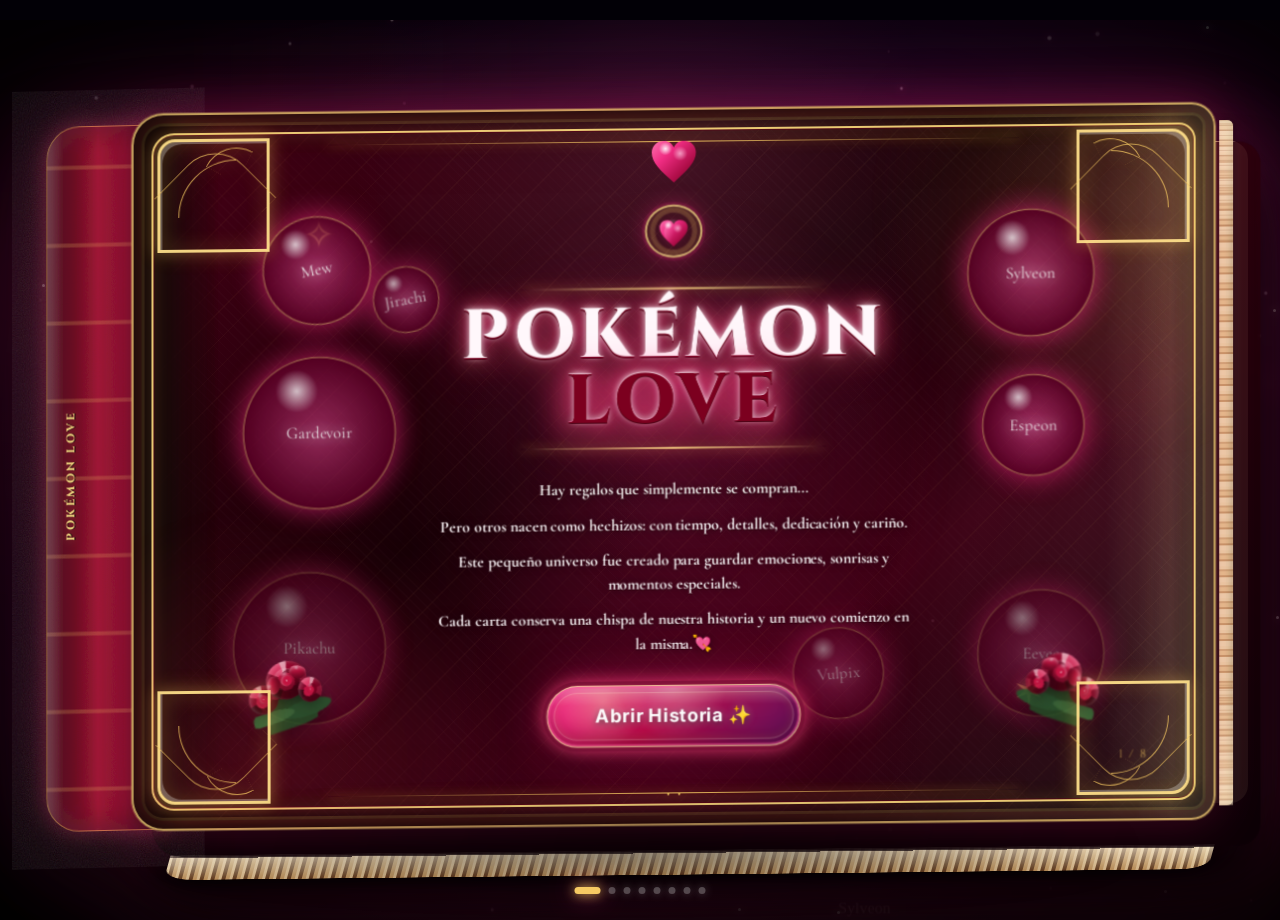
==== commit 483e0857: "Improve PDF loading and page fit performance" ====
--- a/index.html
+++ b/index.html
@@ -242,7 +242,7 @@
                 <div class="pdf-page">
                   <h2 class="heading section-title pdf-title">TU CARTA SECRETA</h2>
                   <div class="pdf-frame">
-                    <iframe class="pdf-reader" src="recompensa.pdf#toolbar=0&navpanes=0&scrollbar=0&view=FitV&zoom=page-fit" title="Carta de recompensa en PDF"></iframe>
+                    <iframe class="pdf-reader" data-src="recompensa.pdf#toolbar=0&navpanes=0&scrollbar=0&view=FitV&zoom=page-fit" title="Carta de recompensa en PDF" loading="lazy"></iframe>
                   </div>
                   <button class="magic-button small-button pdf-close" data-next="afterpdf">Ya lei la carta ✨</button>
                 </div>
--- a/styles.css
+++ b/styles.css
@@ -5024,8 +5024,8 @@
 
     .pdf-frame {
       position: relative;
-      width: min(100%, 52.55vh, 520px);
-      aspect-ratio: 8.5 / 11;
+      width: min(100%, 49.5vh, 500px);
+      aspect-ratio: 595.5 / 842.25;
       min-height: 0;
       overflow: hidden;
       border: 1px solid rgba(137, 74, 31, .34);
@@ -5322,7 +5322,7 @@
       }
 
       .pdf-frame {
-        width: min(100%, 44.82vh, 292px);
+        width: min(100%, 42.45vh, 292px);
       }
 
       .pdf-frame::before {
